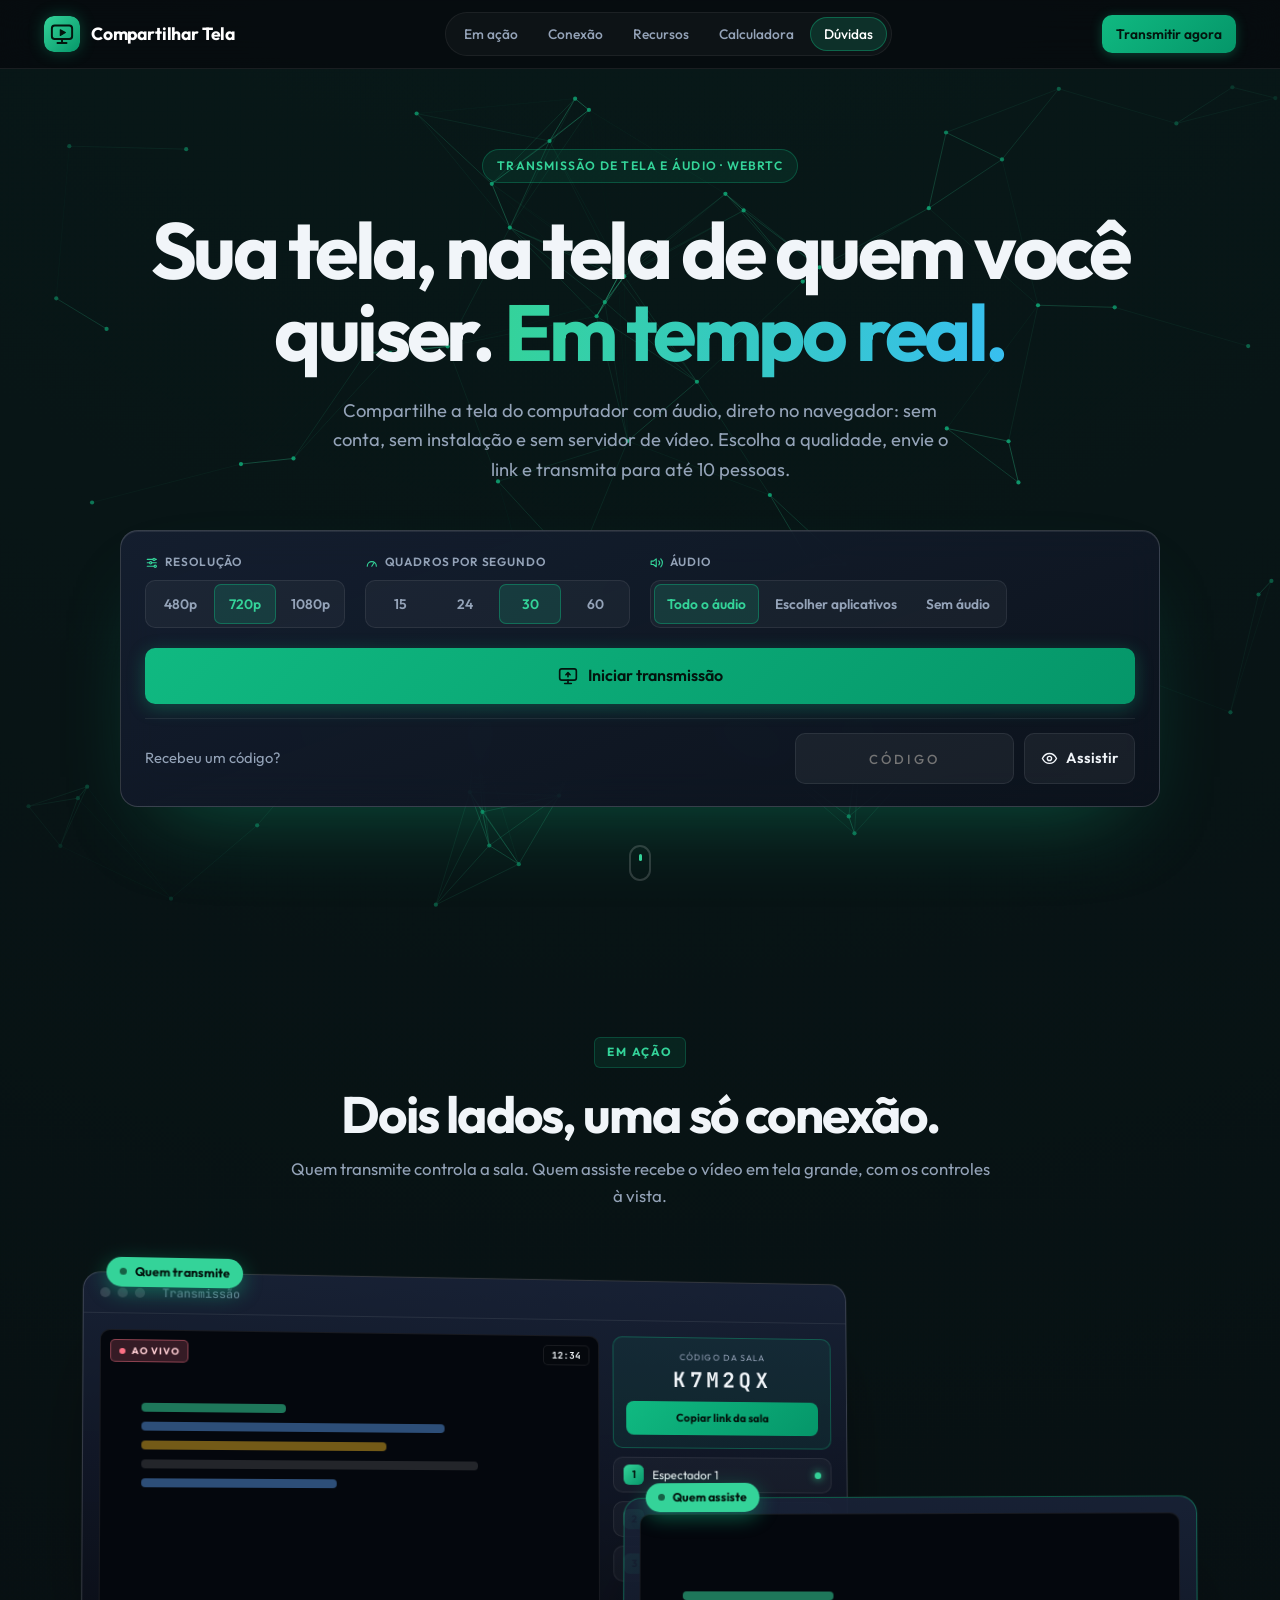
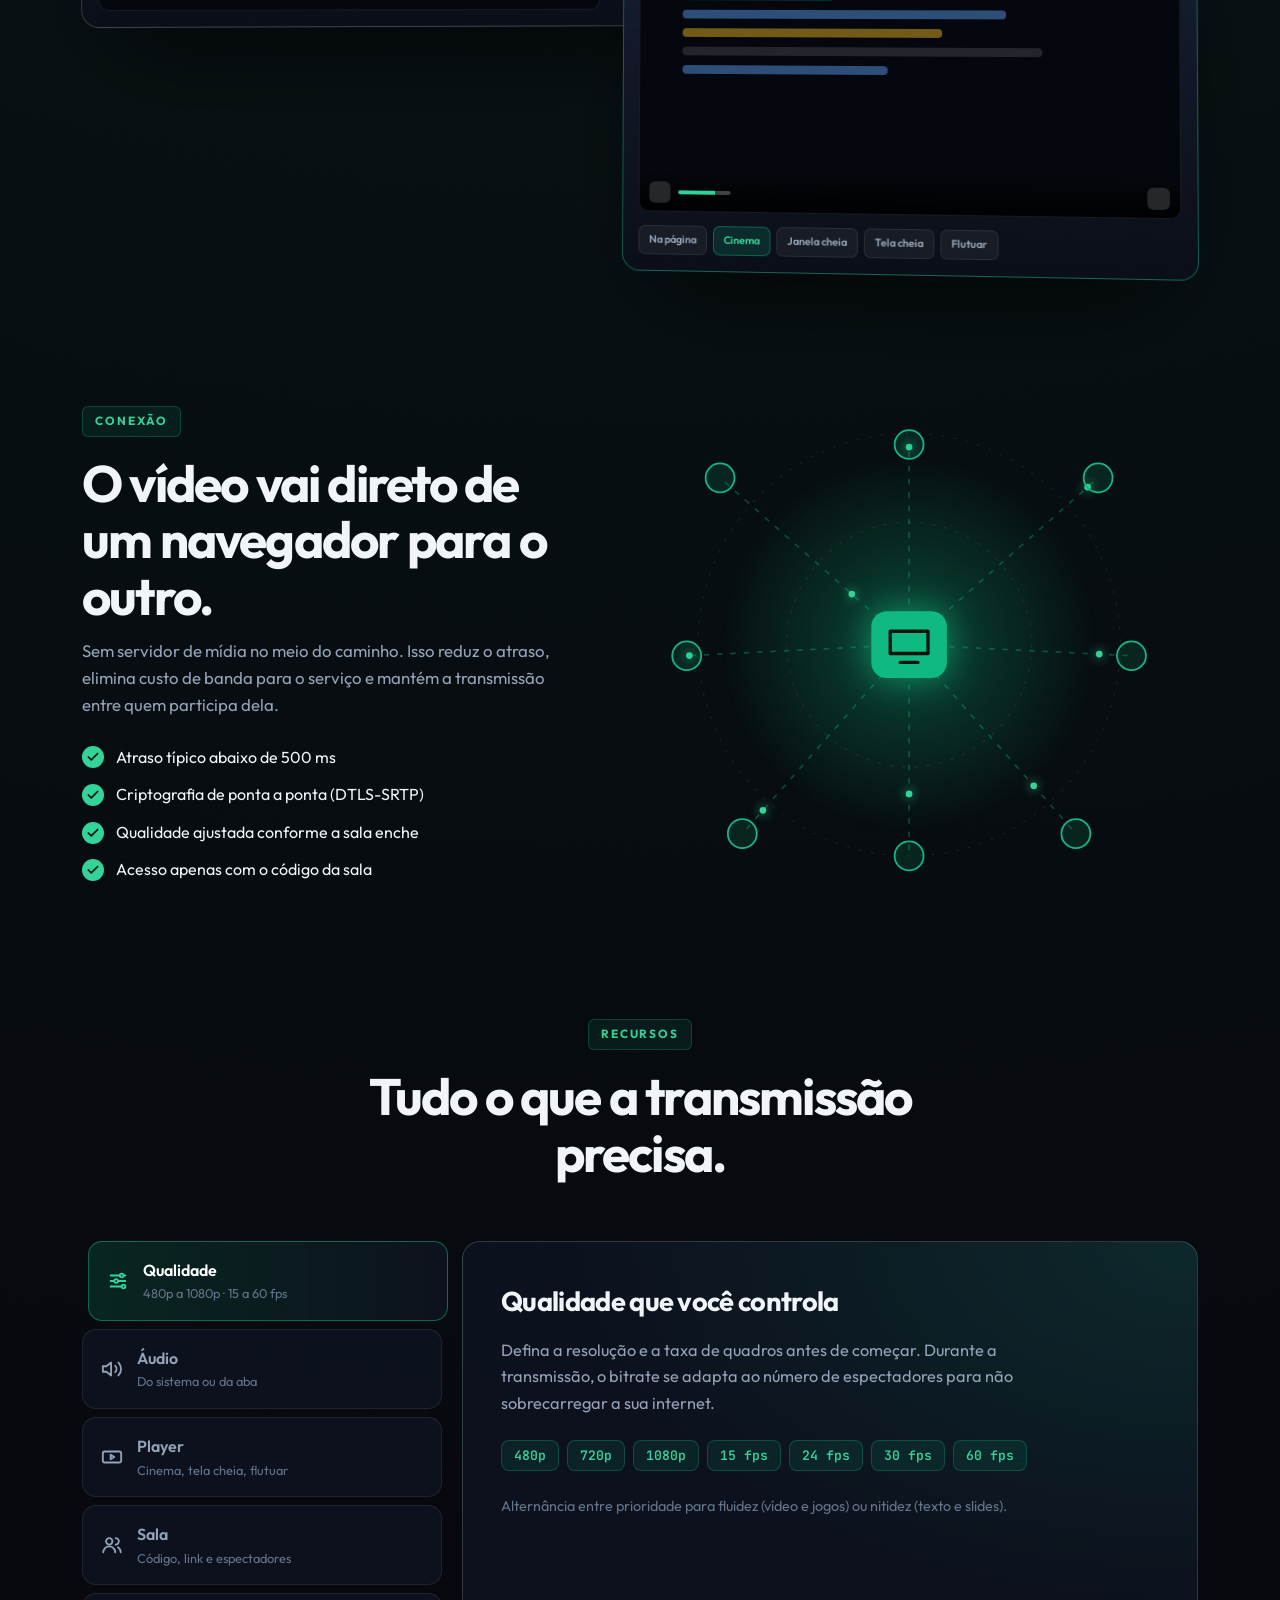
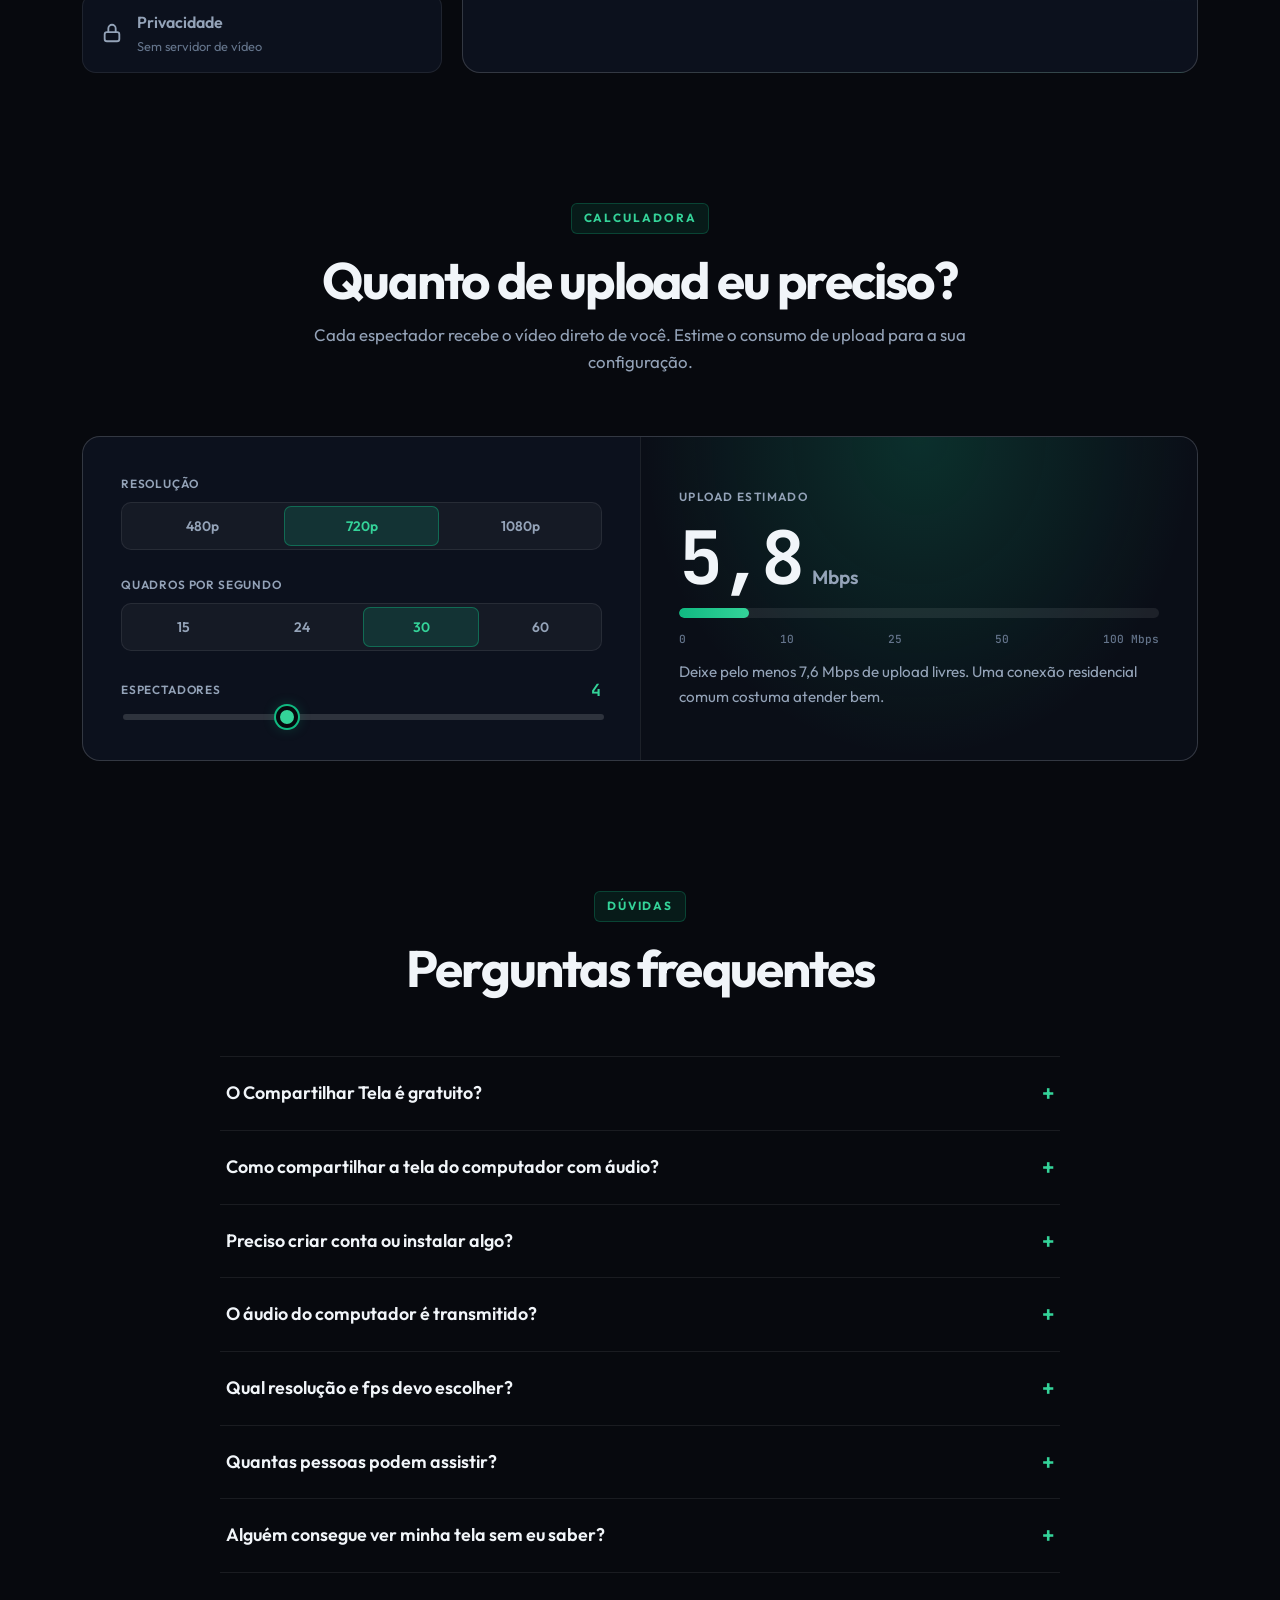
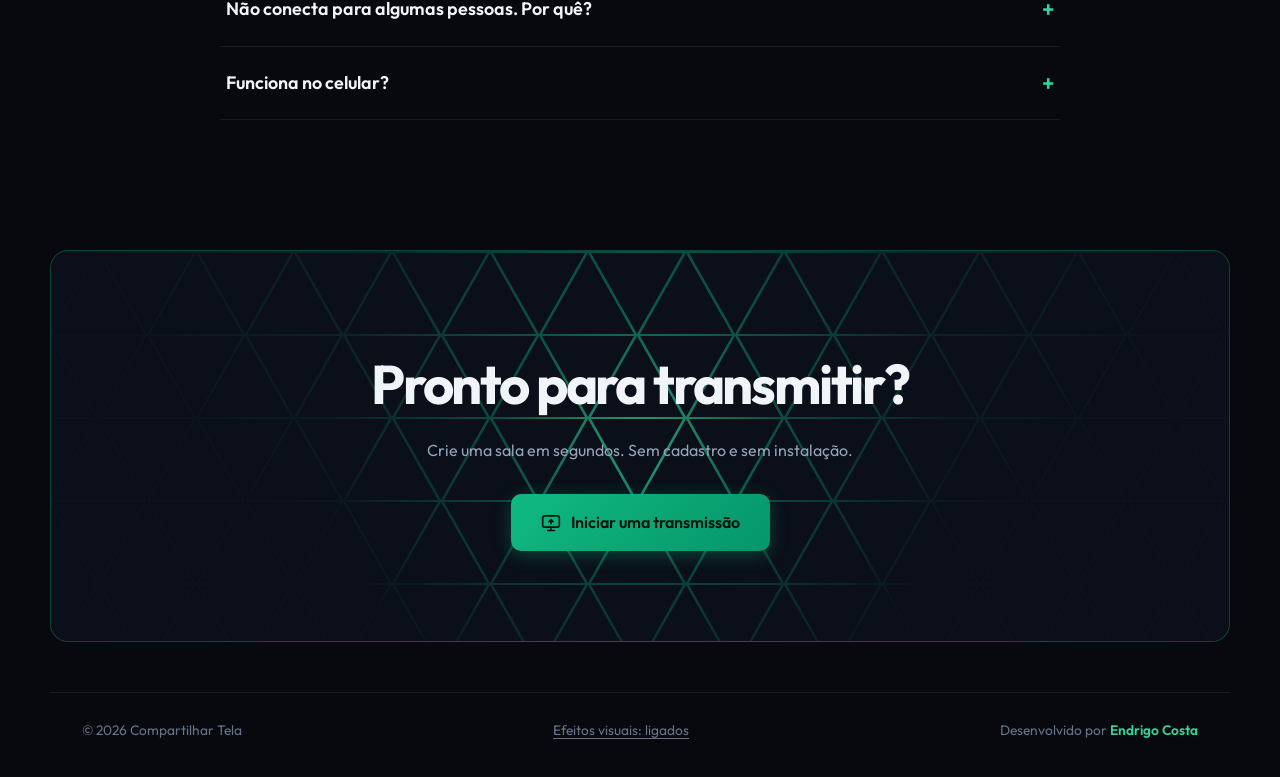
==== index.html @ fe6e4076 "Google Analytics (gtag) sem enviar o código da sala Co-Authored-By: Claude Sonnet 5.5 <noreply@anthr" ====
<!doctype html>
<html lang="pt-BR">
<head>
  <meta charset="utf-8">
  <meta name="viewport" content="width=device-width, initial-scale=1">
  <!-- Google tag (gtag.js) -->
  <script async src="https://www.googletagmanager.com/gtag/js?id=G-63S8B2FZT5"></script>
  <script>
    window.dataLayer = window.dataLayer || [];
    function gtag(){dataLayer.push(arguments);}
    gtag('js', new Date());
    // page_location sem a query (?sala=CODIGO): o código da sala nunca vai para o Google Analytics
    gtag('config', 'G-63S8B2FZT5', { page_location: location.origin + location.pathname });
  </script>
  <title>Compartilhar Tela Online com Áudio — Grátis, sem Instalar</title>
  <meta name="description" content="Compartilhe a tela do computador com áudio em tempo real, direto no navegador. Grátis, sem cadastro e sem instalar. Até 10 espectadores, 1080p e 60 fps.">
  <meta name="keywords" content="compartilhar tela, compartilhar tela online, compartilhar tela com áudio, transmitir tela, compartilhamento de tela grátis, compartilhar tela sem instalar, compartilhar tela navegador, WebRTC">
  <meta name="author" content="Endrigo Costa">
  <meta name="robots" content="index, follow, max-image-preview:large, max-snippet:-1, max-video-preview:-1">
  <link rel="canonical" href="https://endrigocostaluiz.github.io/compartilhar-tela/">
  <meta name="theme-color" content="#07090e">
  <meta name="application-name" content="Compartilhar Tela">
  <meta name="apple-mobile-web-app-title" content="Compartilhar Tela">

  <!-- Open Graph (WhatsApp, Facebook, LinkedIn, Discord) -->
  <meta property="og:type" content="website">
  <meta property="og:site_name" content="Compartilhar Tela">
  <meta property="og:locale" content="pt_BR">
  <meta property="og:url" content="https://endrigocostaluiz.github.io/compartilhar-tela/">
  <meta property="og:title" content="Compartilhar Tela Online com Áudio — Grátis, sem Instalar">
  <meta property="og:description" content="Mostre sua tela e o som do computador em tempo real, direto no navegador. Grátis, sem cadastro e para até 10 pessoas.">
  <meta property="og:image" content="https://endrigocostaluiz.github.io/compartilhar-tela/assets/og-image.png">
  <meta property="og:image:secure_url" content="https://endrigocostaluiz.github.io/compartilhar-tela/assets/og-image.png">
  <meta property="og:image:type" content="image/png">
  <meta property="og:image:width" content="1200">
  <meta property="og:image:height" content="630">
  <meta property="og:image:alt" content="Compartilhar Tela: transmissão de tela e áudio em tempo real no navegador">

  <!-- Twitter / X -->
  <meta name="twitter:card" content="summary_large_image">
  <meta name="twitter:title" content="Compartilhar Tela Online com Áudio — Grátis, sem Instalar">
  <meta name="twitter:description" content="Mostre sua tela e o som do computador em tempo real, direto no navegador. Grátis, sem cadastro e para até 10 pessoas.">
  <meta name="twitter:image" content="https://endrigocostaluiz.github.io/compartilhar-tela/assets/og-image.png">
  <meta name="twitter:image:alt" content="Compartilhar Tela: transmissão de tela e áudio em tempo real no navegador">

  <!-- Ícones e PWA -->
  <link rel="manifest" href="manifest.webmanifest">
  <link rel="icon" href="favicon.ico" sizes="any">
  <link rel="icon" type="image/svg+xml" href="icons/logo.svg">
  <link rel="icon" type="image/png" sizes="32x32" href="icons/favicon-32.png">
  <link rel="icon" type="image/png" sizes="48x48" href="icons/favicon-48.png">
  <link rel="icon" type="image/png" sizes="192x192" href="icons/icon-192.png">
  <link rel="shortcut icon" href="favicon.ico">
  <link rel="apple-touch-icon" href="icons/icon-192.png">

  <!-- Dados estruturados (JSON-LD) -->
  <script type="application/ld+json">
{
  "@context": "https://schema.org",
  "@graph": [
    {
      "@type": "WebSite",
      "@id": "https://endrigocostaluiz.github.io/compartilhar-tela/#site",
      "url": "https://endrigocostaluiz.github.io/compartilhar-tela/",
      "name": "Compartilhar Tela",
      "inLanguage": "pt-BR",
      "publisher": {
        "@id": "https://endrigocostaluiz.github.io/compartilhar-tela/#autor"
      }
    },
    {
      "@type": "Person",
      "@id": "https://endrigocostaluiz.github.io/compartilhar-tela/#autor",
      "name": "Endrigo Costa",
      "url": "https://github.com/endrigocostaluiz"
    },
    {
      "@type": "WebApplication",
      "@id": "https://endrigocostaluiz.github.io/compartilhar-tela/#app",
      "name": "Compartilhar Tela",
      "url": "https://endrigocostaluiz.github.io/compartilhar-tela/",
      "inLanguage": "pt-BR",
      "description": "Compartilhe a tela do computador com áudio em tempo real, direto no navegador. Grátis, sem cadastro e sem instalar, para até 10 espectadores.",
      "applicationCategory": "MultimediaApplication",
      "applicationSubCategory": "Compartilhamento de tela",
      "operatingSystem": "Windows, macOS, Linux, ChromeOS (navegador)",
      "browserRequirements": "Requer navegador com suporte a WebRTC (Chrome, Edge, Opera, Firefox).",
      "isAccessibleForFree": true,
      "offers": {
        "@type": "Offer",
        "price": "0",
        "priceCurrency": "BRL"
      },
      "image": "https://endrigocostaluiz.github.io/compartilhar-tela/assets/og-image.png",
      "author": {
        "@id": "https://endrigocostaluiz.github.io/compartilhar-tela/#autor"
      },
      "featureList": [
        "Compartilhamento de tela e áudio em tempo real",
        "Resolução de 480p a 1080p e de 15 a 60 fps",
        "Até 10 espectadores por sala",
        "Conexão direta entre navegadores (WebRTC)",
        "Sem cadastro e sem instalação",
        "Modo cinema, tela cheia e janela flutuante para quem assiste"
      ]
    },
    {
      "@type": "FAQPage",
      "@id": "https://endrigocostaluiz.github.io/compartilhar-tela/#faq",
      "mainEntity": [
        {
          "@type": "Question",
          "name": "O Compartilhar Tela é gratuito?",
          "acceptedAnswer": {
            "@type": "Answer",
            "text": "Sim. É gratuito, não exige cadastro e não limita o tempo de transmissão. Você só depende da sua conexão de internet."
          }
        },
        {
          "@type": "Question",
          "name": "Como compartilhar a tela do computador com áudio?",
          "acceptedAnswer": {
            "@type": "Answer",
            "text": "Clique em \"Iniciar transmissão\", escolha compartilhar a tela inteira ou uma aba e marque a opção de compartilhar áudio na janela do navegador. Depois, envie o link da sala para quem for assistir."
          }
        },
        {
          "@type": "Question",
          "name": "Preciso criar conta ou instalar algo?",
          "acceptedAnswer": {
            "@type": "Answer",
            "text": "Não. Basta abrir o site. A instalação como aplicativo é opcional."
          }
        },
        {
          "@type": "Question",
          "name": "O áudio do computador é transmitido?",
          "acceptedAnswer": {
            "@type": "Answer",
            "text": "Sim, ao compartilhar a tela inteira ou uma aba e marcar a opção de áudio. Ao compartilhar uma janela específica, o navegador não envia som."
          }
        },
        {
          "@type": "Question",
          "name": "Qual resolução e fps devo escolher?",
          "acceptedAnswer": {
            "@type": "Answer",
            "text": "720p a 30 fps é o equilíbrio ideal. Use 1080p ou 60 fps apenas com bom upload e poucos espectadores. A calculadora acima ajuda a estimar."
          }
        },
        {
          "@type": "Question",
          "name": "Quantas pessoas podem assistir?",
          "acceptedAnswer": {
            "@type": "Answer",
            "text": "Até 10. A qualidade é reduzida automaticamente quando a sala enche, para não sobrecarregar a conexão de quem transmite."
          }
        },
        {
          "@type": "Question",
          "name": "Alguém consegue ver minha tela sem eu saber?",
          "acceptedAnswer": {
            "@type": "Answer",
            "text": "Não. O navegador sempre pergunta o que será compartilhado e exibe um aviso durante a transmissão. Só entra quem tem o código da sala."
          }
        },
        {
          "@type": "Question",
          "name": "Não conecta para algumas pessoas. Por quê?",
          "acceptedAnswer": {
            "@type": "Answer",
            "text": "Algumas redes (corporativas ou de celular com restrições) bloqueiam a conexão direta. Tentar por outra rede costuma resolver."
          }
        },
        {
          "@type": "Question",
          "name": "Funciona no celular?",
          "acceptedAnswer": {
            "@type": "Answer",
            "text": "Assistir funciona. Transmitir a tela depende do navegador do aparelho, e a maioria dos celulares não oferece essa função."
          }
        }
      ]
    }
  ]
}
  </script>
  <link rel="preconnect" href="https://fonts.googleapis.com">
  <link rel="preconnect" href="https://fonts.gstatic.com" crossorigin>
  <link href="https://fonts.googleapis.com/css2?family=JetBrains+Mono:wght@500;700&family=Outfit:wght@300;400;500;600;700;800&display=swap" rel="stylesheet">
  <script>
    // App instalado (PWA) ou ?app=1: mostra só a versão simplificada para transmitir/assistir.
    // Reavalia quando o modo de exibição muda: ao instalar, o Chrome move a aba aberta para a
    // janela do app SEM recarregar a página, então só checar no carregamento não bastava.
    (function () {
      var raiz = document.documentElement;
      function m(q) { return window.matchMedia && matchMedia(q).matches; }
      function aplicar() {
        var instalado = m('(display-mode: standalone)') || m('(display-mode: minimal-ui)') || m('(display-mode: window-controls-overlay)') || navigator.standalone || /[?&]app=1/.test(location.search);
        var site = /[?&]site=1/.test(location.search); // página completa dentro do app
        var antes = raiz.classList.contains('app-instalado');
        raiz.classList.toggle('app-instalado', !!instalado && !site);
        raiz.classList.toggle('modo-site', !!instalado && site);
        if (!antes && raiz.classList.contains('app-instalado')) { try { window.scrollTo(0, 0); } catch (e) {} }
      }
      aplicar();
      ['(display-mode: standalone)', '(display-mode: minimal-ui)', '(display-mode: window-controls-overlay)'].forEach(function (q) {
        try { var mq = matchMedia(q); if (mq.addEventListener) mq.addEventListener('change', aplicar); else if (mq.addListener) mq.addListener(aplicar); } catch (e) {}
      });
      window.addEventListener('appinstalled', aplicar);
      window.addEventListener('resize', aplicar);
    })();
  </script>
  <link rel="stylesheet" href="style.css">
  <link rel="stylesheet" href="home.css">
</head>
<body class="v2">
  <canvas class="fx fx-app" aria-hidden="true"></canvas>

  <!-- Barra do app instalado (só aparece no modo simplificado) -->
  <header class="app-barra">
    <img src="icons/logo.svg" width="30" height="30" alt="">
    <strong>Compartilhar Tela</strong>
    <span>Transmissão</span>
  </header>

    <svg width="0" height="0" style="position:absolute" aria-hidden="true">
    <defs>
      <symbol id="i-share" viewBox="0 0 24 24"><rect x="2" y="3.5" width="20" height="13.5" rx="2.5"/><path d="M8 21h8M12 17v4M12 13V8M9.5 10.5 12 8l2.5 2.5"/></symbol>
      <symbol id="i-volume" viewBox="0 0 24 24"><path d="M11 5 6 9H2v6h4l5 4zM15.5 8.5a5 5 0 0 1 0 7M19 5a10 10 0 0 1 0 14"/></symbol>
      <symbol id="i-mute" viewBox="0 0 24 24"><path d="M11 5 6 9H2v6h4l5 4zM22 9l-6 6M16 9l6 6"/></symbol>
      <symbol id="i-shield" viewBox="0 0 24 24"><path d="M12 3 4 6v6c0 5 3.5 8 8 9 4.5-1 8-4 8-9V6z"/><path d="m9 12 2 2 4-4"/></symbol>
      <symbol id="i-users" viewBox="0 0 24 24"><circle cx="9" cy="8" r="3.5"/><path d="M2.5 20a6.5 6.5 0 0 1 13 0M16 4.5a3.5 3.5 0 0 1 0 7M18.5 14.5A6.5 6.5 0 0 1 21.5 20"/></symbol>
      <symbol id="i-link" viewBox="0 0 24 24"><path d="M10 13a5 5 0 0 0 7 0l3-3a5 5 0 0 0-7-7l-1 1M14 11a5 5 0 0 0-7 0l-3 3a5 5 0 0 0 7 7l1-1"/></symbol>
      <symbol id="i-zap" viewBox="0 0 24 24"><path d="M13 2 3 14h9l-1 8 10-12h-9z"/></symbol>
      <symbol id="i-copy" viewBox="0 0 24 24"><rect x="9" y="9" width="12" height="12" rx="2"/><path d="M5 15V5a2 2 0 0 1 2-2h8"/></symbol>
      <symbol id="i-check" viewBox="0 0 24 24"><path d="m4 12 5 5L20 6"/></symbol>
      <symbol id="i-expand" viewBox="0 0 24 24"><path d="M4 9V4h5M20 9V4h-5M4 15v5h5M20 15v5h-5"/></symbol>
      <symbol id="i-window" viewBox="0 0 24 24"><rect x="3" y="4" width="18" height="16" rx="2.5"/><path d="M3 8.5h18M14 17l3-3M14 14h3v3"/></symbol>
      <symbol id="i-page" viewBox="0 0 24 24"><rect x="3" y="4" width="18" height="16" rx="2.5"/><rect x="7" y="8" width="10" height="6" rx="1"/></symbol>
      <symbol id="i-cinema" viewBox="0 0 24 24"><rect x="2" y="6" width="20" height="12" rx="2"/><path d="m10.5 9.5 4 2.5-4 2.5z"/></symbol>
      <symbol id="i-pip" viewBox="0 0 24 24"><rect x="2" y="4" width="20" height="16" rx="2.5"/><rect x="12" y="12" width="7" height="5" rx="1"/></symbol>
      <symbol id="i-exit" viewBox="0 0 24 24"><path d="M9 21H5a2 2 0 0 1-2-2V5a2 2 0 0 1 2-2h4M16 17l5-5-5-5M21 12H9"/></symbol>
      <symbol id="i-stop" viewBox="0 0 24 24"><rect x="5" y="5" width="14" height="14" rx="3"/></symbol>
      <symbol id="i-sliders" viewBox="0 0 24 24"><path d="M4 6h10M18 6h2M4 12h4M12 12h8M4 18h12M20 18h0"/><circle cx="16" cy="6" r="2"/><circle cx="10" cy="12" r="2"/><circle cx="18" cy="18" r="2"/></symbol>
      <symbol id="i-gauge" viewBox="0 0 24 24"><path d="M4 18a8 8 0 1 1 16 0M12 18l4-6"/></symbol>
      <symbol id="i-eye" viewBox="0 0 24 24"><path d="M2 12s3.5-7 10-7 10 7 10 7-3.5 7-10 7S2 12 2 12z"/><circle cx="12" cy="12" r="3"/></symbol>
      <symbol id="i-alert" viewBox="0 0 24 24"><path d="M12 3 2 20h20zM12 10v4M12 17.5h.01"/></symbol>
      <symbol id="i-download" viewBox="0 0 24 24"><path d="M12 3v12M7 10l5 5 5-5M4 21h16"/></symbol>
      <symbol id="i-send" viewBox="0 0 24 24"><path d="M22 2 11 13M22 2l-7 20-4-9-9-4z"/></symbol>
      <symbol id="i-x" viewBox="0 0 24 24"><path d="M6 6l12 12M18 6 6 18"/></symbol>
      <symbol id="i-up" viewBox="0 0 24 24"><path d="M12 19V5M5 12l7-7 7 7"/></symbol>
      <symbol id="i-film" viewBox="0 0 24 24"><rect x="3" y="3" width="18" height="18" rx="2.5"/><path d="M7 3v18M17 3v18M3 8h4M3 16h4M17 8h4M17 16h4"/></symbol>
      <symbol id="i-type" viewBox="0 0 24 24"><path d="M4 7V5h16v2M9 19h6M12 5v14"/></symbol>
      <symbol id="i-swap" viewBox="0 0 24 24"><path d="M7 7h12l-3-3M17 17H5l3 3"/></symbol>
      <symbol id="i-lock" viewBox="0 0 24 24"><rect x="4" y="11" width="16" height="10" rx="2.5"/><path d="M8 11V7a4 4 0 0 1 8 0v4"/></symbol>
      <symbol id="i-arrow" viewBox="0 0 24 24"><path d="M5 12h14M13 6l6 6-6 6"/></symbol>
    </defs>
  </svg>
  <svg width="0" height="0" style="position:absolute" aria-hidden="true">
    <defs>
      <symbol id="i-help" viewBox="0 0 24 24"><circle cx="12" cy="12" r="9"/><path d="M9.5 9.5a2.5 2.5 0 1 1 3.5 2.3c-.7.4-1 1-1 1.7M12 17h.01"/></symbol>
      <symbol id="i-calc" viewBox="0 0 24 24"><rect x="5" y="3" width="14" height="18" rx="2.5"/><path d="M8.5 7.5h7M8.5 12h.01M12 12h.01M15.5 12h.01M8.5 16h.01M12 16h.01M15.5 16h.01"/></symbol>
      <symbol id="i-home" viewBox="0 0 24 24"><path d="M3 11 12 4l9 7M5 10v10h5v-6h4v6h5V10"/></symbol>
      <symbol id="i-net" viewBox="0 0 24 24"><circle cx="12" cy="5" r="2.5"/><circle cx="5" cy="19" r="2.5"/><circle cx="19" cy="19" r="2.5"/><path d="M11 7.3 6 16.8M13 7.3l5 9.5M7.5 19h9"/></symbol>
    </defs>
  </svg>

  <div class="v2-fundo" aria-hidden="true"><span class="aurora a1"></span><span class="aurora a2"></span><span class="v2-pontos"></span></div>

  <!-- Menu superior -->
  <header class="menu-topo so-home">
    <div class="menu-in">
      <a class="logo" href="./" aria-label="Compartilhar Tela - início"><img src="icons/logo.svg" width="36" height="36" alt=""><span class="marca">Compartilhar Tela</span></a>
      <nav class="menu-nav pilula" aria-label="Navegação">
        <a href="#acao" data-sec="acao">Em ação</a>
        <a href="#rede" data-sec="rede">Conexão</a>
        <a href="#recursos" data-sec="recursos">Recursos</a>
        <a href="#calculadora" data-sec="calculadora">Calculadora</a>
        <a href="#faq" data-sec="faq">Dúvidas</a>
      </nav>
      <div class="menu-acoes">
        <button id="btn-instalar" class="btn peq" hidden><svg class="ic"><use href="#i-download"/></svg>Instalar app</button>
        <a id="voltar-app" class="btn peq" href="./?app=1">← Voltar ao app</a>
        <a class="btn peq primario" href="#inicio">Transmitir agora</a>
      </div>
    </div>
  </header>

  <main id="topo">
    <!-- INÍCIO -->
    <section class="v2-hero" id="inicio">
      <canvas class="fx fx-hero so-home" aria-hidden="true"></canvas>
      <div class="v2-hero-txt so-home">
        <span class="v2-tag reveal">Transmissão de tela e áudio · WebRTC</span>
        <h1 class="reveal d1">Sua tela, na tela de quem você quiser. <span class="v2-acento">Em tempo real.</span></h1>
        <p class="reveal d2">Compartilhe a tela do computador com áudio, direto no navegador: sem conta, sem instalação e sem servidor de vídeo. Escolha a qualidade, envie o link e transmita para até 10 pessoas.</p>
      </div>

      <div class="painel-wrap v2-cmd-wrap reveal d3" id="painel-wrap">
        <div class="painel" id="app">

          <!-- Início: barra de comando -->
          <section id="tela-inicio" class="tela v2-cmd">
            <div class="retomar" id="retomar" hidden>
              <span>Sua transmissão <b class="mono" id="retomar-cod"></b> foi interrompida. Quer retomar com o mesmo link?</span>
              <span class="retomar-acoes"><button type="button" class="btn peq primario" id="btn-retomar">Retomar sala</button><button type="button" class="btn peq" id="btn-descartar" title="Esquecer a sala anterior e começar uma transmissão nova, com outro código">Não, quero uma nova</button></span>
            </div>
            <div class="v2-cmd-linha">
              <div class="grupo">
                <span class="rot"><svg class="ic"><use href="#i-sliders"/></svg>Resolução</span>
                <div class="seg" id="seg-res" role="group" aria-label="Resolução">
                  <button type="button" data-v="480">480p</button>
                  <button type="button" data-v="720" class="on">720p</button>
                  <button type="button" data-v="1080">1080p</button>
                </div>
              </div>
              <div class="grupo">
                <span class="rot"><svg class="ic"><use href="#i-gauge"/></svg>Quadros por segundo</span>
                <div class="seg" id="seg-fps" role="group" aria-label="Taxa de quadros">
                  <button type="button" data-v="15">15</button>
                  <button type="button" data-v="24">24</button>
                  <button type="button" data-v="30" class="on">30</button>
                  <button type="button" data-v="60">60</button>
                </div>
              </div>
              <div class="grupo v2-audio-grupo">
                <span class="rot"><svg class="ic"><use href="#i-volume"/></svg>Áudio</span>
                <div class="seg" id="seg-audio" role="group" aria-label="Fonte de áudio">
                  <button type="button" data-v="captura" class="on" title="Todo o som do sistema (ou da aba), junto com o compartilhamento">Todo o áudio</button>
                  <button type="button" data-v="aplicativos" title="Escolha quais aplicativos entram no som (opcional, só Windows, usa um assistente que você baixa)">Escolher aplicativos</button>
                  <button type="button" data-v="nenhum">Sem áudio</button>
                </div>
              </div>
              <button id="btn-compartilhar" class="btn grande primario brilho">
                <svg class="ic"><use href="#i-share"/></svg>
                Iniciar transmissão
              </button>
            </div>
            <div class="apps-audio" id="apps-audio" hidden>
              <div class="apps-status" id="apps-status"></div>
              <div class="apps-baixar" id="apps-baixar" hidden>
                <p id="apps-baixar-txt"></p>
                <div class="apps-acoes">
                  <a class="btn primario" href="assistente/compartilhar-audio.bat" download><svg class="ic"><use href="#i-download"/></svg>Baixar o instalador</a>
                </div>
                <ol id="apps-passos">
                  <li>Baixe e abra o instalador (uma única vez). Se o Windows avisar, clique em <b>Mais informações → Executar assim mesmo</b>. A janela fecha sozinha em alguns segundos.</li>
                  <li>Volte aqui e escolha <b>Escolher aplicativos</b>. A página abre o assistente sozinha, <b>sem janela</b>, e ele fecha quando você fecha a página.</li>
                  <li>Se o navegador perguntar se pode abrir o <b>Compartilhar Tela</b>, clique em <b>Abrir</b> e marque para lembrar a escolha.</li>
                </ol>
                <p class="dica">Opcional e só no <b>Windows 10 (2004) ou 11</b>. O assistente só conversa com este computador e só aceita esta página; nada do seu áudio passa por servidores. <b>Não injeta código, não lê a memória e não abre os processos dos jogos</b>: usa a mesma captura de áudio por aplicativo do Windows que o OBS usa. O instalador é texto puro (dá para conferir) e <a href="assistente/remover-assistente.bat" download>há um removedor</a>.</p>
              </div>
              <div class="apps-painel" id="apps-painel" hidden>
                <div class="seg" id="seg-apps-modo" role="group" aria-label="Como usar os aplicativos">
                  <button type="button" data-v="incluir" class="on">Só os marcados</button>
                  <button type="button" data-v="excluir">Tudo, menos o marcado</button>
                </div>
                <ul class="apps-lista" id="apps-lista"></ul>
                <p class="dica" id="apps-dica"></p>
              </div>
            </div>
            <p class="dica" id="dica-qualidade"></p>
            <div class="v2-entrar">
              <span>Recebeu um código?</span>
              <form id="form-assistir">
                <input id="codigo" placeholder="CÓDIGO" maxlength="6" autocomplete="off" autocapitalize="characters" aria-label="Código da sala">
                <button type="submit" class="btn"><svg class="ic"><use href="#i-eye"/></svg>Assistir</button>
              </form>
            </div>
          </section>

          <!-- Quem compartilha: estúdio -->
          <section id="tela-host" class="tela host" hidden>
            <div class="barra-topo">
              <div class="marca-mini"><img src="icons/logo.svg" width="28" height="28" alt=""><b>Transmissão</b></div>
              <div class="status" id="host-status">Preparando…</div>
            </div>

            <div class="host-grid">
              <div class="host-main">
                <div class="monitor">
                  <video id="preview" muted playsinline autoplay></video>
                  <span class="tag tag-live"><i></i>AO VIVO</span>
                  <span class="tag tag-tempo mono" id="host-tempo">00:00</span>
                  <span class="tag tag-res mono" id="host-res"></span>
                  <span class="tag tag-rede" id="host-rede">Rede estável</span>
                </div>
                <div class="audio-info" id="audio-info">
                  <span class="rot"><svg class="ic"><use href="#i-volume"/></svg>Áudio enviado</span>
                  <div class="vu" id="vu"><i></i></div>
                </div>
                <div class="host-barra">
                  <div class="host-ajustes">
                    <div class="grupo">
                      <span class="rot"><svg class="ic"><use href="#i-sliders"/></svg>Resolução</span>
                      <div class="seg" id="live-res" role="group" aria-label="Resolução ao vivo">
                        <button type="button" data-v="480">480p</button>
                        <button type="button" data-v="720">720p</button>
                        <button type="button" data-v="1080">1080p</button>
                      </div>
                    </div>
                    <div class="grupo">
                      <span class="rot"><svg class="ic"><use href="#i-gauge"/></svg>Quadros por segundo</span>
                      <div class="seg" id="live-fps" role="group" aria-label="Taxa de quadros ao vivo">
                        <button type="button" data-v="15">15</button>
                        <button type="button" data-v="24">24</button>
                        <button type="button" data-v="30">30</button>
                        <button type="button" data-v="60">60</button>
                      </div>
                    </div>
                    <div class="grupo">
                      <span class="rot">Tipo de conteúdo</span>
                      <div class="seg" id="seg-conteudo" role="group" aria-label="Tipo de conteúdo">
                        <button type="button" data-v="motion" class="on"><svg class="ic"><use href="#i-film"/></svg>Vídeo / jogo</button>
                        <button type="button" data-v="detail"><svg class="ic"><use href="#i-type"/></svg>Texto / slides</button>
                      </div>
                    </div>
                  </div>
                  <div class="host-audio-apps" id="host-audio-apps" hidden>
                    <div class="grupo">
                      <span class="rot"><svg class="ic"><use href="#i-volume"/></svg>Aplicativos no áudio (ao vivo)</span>
                      <div class="seg" id="seg-apps-modo-live" role="group" aria-label="Como usar os aplicativos">
                        <button type="button" data-v="incluir" class="on">Só os marcados</button>
                        <button type="button" data-v="excluir">Tudo, menos o marcado</button>
                      </div>
                      <div class="apps-status" id="apps-status-live"></div>
                      <ul class="apps-lista" id="apps-lista-live"></ul>
                    </div>
                  </div>
                  <div class="host-botoes">
                    <button id="btn-trocar" class="btn" title="Escolher outra tela, janela ou aba sem encerrar a transmissão"><svg class="ic"><use href="#i-swap"/></svg>Trocar tela / janela</button>
                    <button id="btn-repasse" class="btn" title="Com mais de 3 espectadores, os demais recebem a imagem repassada por outro espectador. Seu PC codifica menos vezes e o FPS do jogo sofre menos."><svg class="ic"><use href="#i-users"/></svg><span>Repasse entre espectadores: ligado</span></button>
                    <button id="btn-auto" class="btn" title="Reduz a qualidade sozinho quando a internet piora e volta ao que você escolheu quando estabiliza"><svg class="ic"><use href="#i-zap"/></svg><span>Ajuste automático: ligado</span></button>
                    <button id="btn-audio-host" class="btn" title="Liga ou desliga o áudio enviado"><svg class="ic"><use href="#i-volume"/></svg><span>Áudio ligado</span></button>
                    <button id="btn-parar" class="btn perigo"><svg class="ic"><use href="#i-stop"/></svg>Encerrar</button>
                  </div>
                </div>
              </div>

              <aside class="host-lado">
                <div class="cartao sala">
                  <small>Código da sala</small>
                  <strong id="host-codigo" class="mono">------</strong>
                  <button id="btn-copiar" class="btn grande primario brilho pulsa">
                    <svg class="ic"><use href="#i-copy"/></svg><span>Copiar link da sala</span>
                  </button>
                  <div class="linha">
                    <input id="host-link" readonly aria-label="Link da sala">
                    <button id="btn-copiar-codigo" class="btn peq" title="Copiar só o código"><svg class="ic"><use href="#i-copy"/></svg>Código</button>
                  </div>
                  <button id="btn-enviar" class="btn" hidden><svg class="ic"><use href="#i-send"/></svg>Enviar por…</button>
                </div>

                <div class="stats">
                  <div class="stat"><svg class="ic"><use href="#i-users"/></svg><b><span id="host-qtd">0</span>/<span id="host-max">10</span></b><small>assistindo</small></div>
                  <div class="stat"><svg class="ic"><use href="#i-up"/></svg><b id="host-upload">0</b><small>upload</small></div>
                  <div class="stat"><svg class="ic"><use href="#i-gauge"/></svg><b id="host-qualidade">—</b><small>qualidade</small></div>
                </div>

                <div class="cartao lista-box">
                  <h3>Espectadores</h3>
                  <ul id="host-lista" class="lista"></ul>
                  <p class="vazio" id="host-vazio">Nenhum espectador conectado.</p>
                </div>
              </aside>
            </div>
          </section>

          <!-- Quem assiste -->
          <section id="tela-viewer" class="tela viewer" hidden>
            <div class="barra-topo">
              <div class="marca-mini"><img src="icons/logo.svg" width="28" height="28" alt=""><b>Sala</b><span class="mono cod" id="viewer-codigo"></span></div>
              <div class="status" id="viewer-status">Conectando…</div>
              <button id="btn-sair" class="btn peq"><svg class="ic"><use href="#i-exit"/></svg>Sair</button>
            </div>

            <div class="palco" id="palco">
              <div class="player" id="player">
                <video id="remoto" playsinline autoplay></video>
                <div class="overlay" id="overlay">
                  <div class="carregando" id="carregando"><span class="anel"></span></div>
                  <svg class="ic grande-ic" id="ic-aviso" hidden><use href="#i-alert"/></svg>
                  <p id="overlay-msg">Conectando…</p>
                  <button class="btn" id="btn-tentar" hidden>Tentar novamente</button>
                  <button class="btn" id="btn-voltar" hidden>Voltar ao início</button>
                </div>
                <button type="button" class="ativar-som" id="btn-ativar-som" hidden><svg class="ic"><use href="#i-volume"/></svg>Clique para ativar o som</button>
                <span class="tag tag-res mono" id="badge-res" hidden></span>
                <div class="controles" id="controles">
                  <div class="ctl-grupo">
                    <button id="btn-som" class="ctl" title="Som (M)" aria-label="Som"><svg class="ic"><use href="#i-mute"/></svg></button>
                    <input type="range" id="vol" min="0" max="1" step="0.05" value="1" aria-label="Volume">
                  </div>
                  <div class="ctl-grupo">
                    <button id="btn-tela-cheia" class="ctl" title="Tela cheia no monitor (F)" aria-label="Tela cheia no monitor"><svg class="ic"><use href="#i-expand"/></svg></button>
                  </div>
                </div>
              </div>

              <div class="barra-vista" id="barra-vista">
                <div class="vgrupo" id="g-tam">
                  <span class="rot">Tamanho</span>
                  <div class="seg" id="seg-tam">
                    <button type="button" data-v="640">Pequeno</button>
                    <button type="button" data-v="860">Médio</button>
                    <button type="button" data-v="100" class="on">Grande</button>
                  </div>
                </div>
                <div class="vgrupo">
                  <span class="rot">Modo de exibição</span>
                  <div class="seg" id="seg-modo">
                    <button type="button" data-modo="normal" title="Vídeo dentro da página (Esc)"><svg class="ic"><use href="#i-page"/></svg>Na página</button>
                    <button type="button" data-modo="cinema" title="Modo cinema (C)"><svg class="ic"><use href="#i-cinema"/></svg>Cinema</button>
                    <button type="button" data-modo="janela" title="Preenche a janela do navegador (T)"><svg class="ic"><use href="#i-window"/></svg>Janela cheia</button>
                    <button type="button" data-modo="monitor" title="Ocupa todo o monitor (F)"><svg class="ic"><use href="#i-expand"/></svg>Tela cheia</button>
                    <button type="button" data-modo="pip" title="Janela flutuante (P)"><svg class="ic"><use href="#i-pip"/></svg>Flutuar</button>
                  </div>
                </div>
                <div class="vgrupo">
                  <span class="rot">Ajuste do vídeo</span>
                  <div class="seg" id="seg-fit">
                    <button type="button" data-v="contain" class="on">Ajustar</button>
                    <button type="button" data-v="cover">Preencher</button>
                    <button type="button" data-v="fill">Esticar</button>
                  </div>
                </div>
                <div class="vrodape">
                  <label class="nome-linha"><svg class="ic"><use href="#i-users"/></svg><input type="text" id="viewer-nome" class="campo-nome" maxlength="24" placeholder="Seu nome (opcional)" title="Seu nome aparece na lista de quem transmite" autocomplete="nickname" aria-label="Seu nome, visível para quem transmite"></label>
                  <button id="btn-sair-vista" class="btn peq perigo sair-vista" title="Sair da sala"><svg class="ic"><use href="#i-exit"/></svg>Sair da sala</button>
                </div>
              </div>
            </div>
            <a class="cta-mini" href="./" target="_blank" rel="noopener">Quer transmitir a sua tela? <b>Criar uma sala em nova aba</b></a>
          </section>

        </div>
      </div>

      <div class="v2-rolar so-home" aria-hidden="true"><span></span></div>
    </section>

    <!-- EM AÇÃO -->
    <section class="v2-sec so-home" id="acao">
      <canvas class="fx fx-grid" aria-hidden="true"></canvas>
      <header class="v2-cab reveal">
        <span class="v2-rot">Em ação</span>
        <h2>Dois lados, uma só conexão.</h2>
        <p>Quem transmite controla a sala. Quem assiste recebe o vídeo em tela grande, com os controles à vista.</p>
      </header>
      <div class="v2-duo reveal">
        <figure class="v2-jan v2-jan-a" aria-hidden="true">
          <figcaption><i></i>Quem transmite</figcaption>
          <div class="j-barra"><i></i><i></i><i></i><span>Transmissão</span></div>
          <div class="j-corpo">
            <div class="j-tela">
              <span class="j-live"><i></i>AO VIVO</span><span class="j-tempo">12:34</span>
              <div class="j-codigo">
                <b style="width:34%"></b><b style="width:72%;animation-delay:.2s"></b><b style="width:58%;animation-delay:.4s"></b><b style="width:80%;animation-delay:.6s"></b><b style="width:46%;animation-delay:.8s"></b>
              </div>
            </div>
            <div class="j-lado">
              <div class="j-sala"><small>CÓDIGO DA SALA</small><strong>K7M2QX</strong><div class="j-btn">Copiar link da sala</div></div>
              <div class="j-linha"><span>1</span>Espectador 1<i></i></div>
              <div class="j-linha"><span>2</span>Espectador 2<i></i></div>
              <div class="j-linha"><span>3</span>Espectador 3<i></i></div>
            </div>
          </div>
        </figure>
        <figure class="v2-jan v2-jan-b" aria-hidden="true">
          <figcaption><i></i>Quem assiste</figcaption>
          <div class="p-tela">
            <div class="j-codigo">
              <b style="width:34%"></b><b style="width:72%;animation-delay:.2s"></b><b style="width:58%;animation-delay:.4s"></b><b style="width:80%;animation-delay:.6s"></b><b style="width:46%;animation-delay:.8s"></b>
            </div>
            <div class="p-ctl"><span class="p-b"></span><span class="p-vol"></span><span class="p-esp"></span><span class="p-b"></span></div>
          </div>
          <div class="p-modos"><span>Na página</span><span class="on">Cinema</span><span>Janela cheia</span><span>Tela cheia</span><span>Flutuar</span></div>
        </figure>
      </div>
    </section>

    <!-- CONEXÃO -->
    <section class="v2-sec v2-rede so-home" id="rede">
      <div class="v2-rede-txt reveal">
        <span class="v2-rot">Conexão</span>
        <h2>O vídeo vai direto de um navegador para o outro.</h2>
        <p>Sem servidor de mídia no meio do caminho. Isso reduz o atraso, elimina custo de banda para o serviço e mantém a transmissão entre quem participa dela.</p>
        <ul class="v2-lista">
          <li><svg class="ic"><use href="#i-check"/></svg>Atraso típico abaixo de 500 ms</li>
          <li><svg class="ic"><use href="#i-check"/></svg>Criptografia de ponta a ponta (DTLS-SRTP)</li>
          <li><svg class="ic"><use href="#i-check"/></svg>Qualidade ajustada conforme a sala enche</li>
          <li><svg class="ic"><use href="#i-check"/></svg>Acesso apenas com o código da sala</li>
        </ul>
      </div>
      <div class="v2-rede-vis reveal d1" aria-hidden="true">
        <canvas class="fx fx-atracao"></canvas>
        <svg viewBox="0 0 520 440">
          <defs>
            <radialGradient id="halo" cx="50%" cy="50%" r="50%"><stop offset="0" stop-color="#10b981" stop-opacity=".35"/><stop offset="1" stop-color="#10b981" stop-opacity="0"/></radialGradient>
            <path id="r1" d="M260 220 L 90 70"/><path id="r2" d="M260 220 L 260 40"/><path id="r3" d="M260 220 L 430 70"/>
            <path id="r4" d="M260 220 L 60 230"/><path id="r5" d="M260 220 L 460 230"/><path id="r6" d="M260 220 L 110 390"/>
            <path id="r7" d="M260 220 L 260 410"/><path id="r8" d="M260 220 L 410 390"/>
          </defs>
          <circle cx="260" cy="220" r="170" fill="url(#halo)"/>
          <circle cx="260" cy="220" r="110" class="orb-aro"/><circle cx="260" cy="220" r="190" class="orb-aro"/>
          <g class="lig"><use href="#r1"/><use href="#r2"/><use href="#r3"/><use href="#r4"/><use href="#r5"/><use href="#r6"/><use href="#r7"/><use href="#r8"/></g>
          <g class="pacotes">
            <circle r="3"><animateMotion dur="2.2s" repeatCount="indefinite"><mpath href="#r1"/></animateMotion></circle>
            <circle r="3"><animateMotion dur="2.6s" begin=".3s" repeatCount="indefinite"><mpath href="#r2"/></animateMotion></circle>
            <circle r="3"><animateMotion dur="2.4s" begin=".6s" repeatCount="indefinite"><mpath href="#r3"/></animateMotion></circle>
            <circle r="3"><animateMotion dur="2.8s" begin=".1s" repeatCount="indefinite"><mpath href="#r4"/></animateMotion></circle>
            <circle r="3"><animateMotion dur="2.3s" begin=".9s" repeatCount="indefinite"><mpath href="#r5"/></animateMotion></circle>
            <circle r="3"><animateMotion dur="2.7s" begin=".5s" repeatCount="indefinite"><mpath href="#r6"/></animateMotion></circle>
            <circle r="3"><animateMotion dur="2.5s" begin="1.1s" repeatCount="indefinite"><mpath href="#r7"/></animateMotion></circle>
            <circle r="3"><animateMotion dur="2.9s" begin=".7s" repeatCount="indefinite"><mpath href="#r8"/></animateMotion></circle>
          </g>
          <g class="v-nos">
            <circle cx="90" cy="70" r="13"/><circle cx="260" cy="40" r="13"/><circle cx="430" cy="70" r="13"/><circle cx="60" cy="230" r="13"/>
            <circle cx="460" cy="230" r="13"/><circle cx="110" cy="390" r="13"/><circle cx="260" cy="410" r="13"/><circle cx="410" cy="390" r="13"/>
          </g>
          <g class="h-no"><rect x="226" y="190" width="68" height="60" rx="14"/><path d="M243 208h34v20h-34zM252 236h16"/></g>
        </svg>
      </div>
    </section>

    <!-- RECURSOS (abas) -->
    <section class="v2-sec so-home" id="recursos">
      <header class="v2-cab reveal">
        <span class="v2-rot">Recursos</span>
        <h2>Tudo o que a transmissão precisa.</h2>
      </header>
      <div class="v2-abas reveal">
        <div class="v2-abas-lista" role="tablist" aria-label="Recursos">
          <button role="tab" class="on" data-aba="qualidade" aria-selected="true"><svg class="ic"><use href="#i-sliders"/></svg><span>Qualidade<small>480p a 1080p · 15 a 60 fps</small></span></button>
          <button role="tab" data-aba="audio" aria-selected="false"><svg class="ic"><use href="#i-volume"/></svg><span>Áudio<small>Do sistema ou da aba</small></span></button>
          <button role="tab" data-aba="player" aria-selected="false"><svg class="ic"><use href="#i-cinema"/></svg><span>Player<small>Cinema, tela cheia, flutuar</small></span></button>
          <button role="tab" data-aba="sala" aria-selected="false"><svg class="ic"><use href="#i-users"/></svg><span>Sala<small>Código, link e espectadores</small></span></button>
          <button role="tab" data-aba="privacidade" aria-selected="false"><svg class="ic"><use href="#i-lock"/></svg><span>Privacidade<small>Sem servidor de vídeo</small></span></button>
        </div>
        <div class="v2-abas-painel">
          <article class="on" data-painel="qualidade">
            <h3>Qualidade que você controla</h3>
            <p>Defina a resolução e a taxa de quadros antes de começar. Durante a transmissão, o bitrate se adapta ao número de espectadores para não sobrecarregar a sua internet.</p>
            <div class="v2-chips"><span>480p</span><span>720p</span><span>1080p</span><span>15 fps</span><span>24 fps</span><span>30 fps</span><span>60 fps</span></div>
            <p class="v2-mut">Alternância entre prioridade para fluidez (vídeo e jogos) ou nitidez (texto e slides).</p>
          </article>
          <article data-painel="audio">
            <h3>Imagem e som juntos</h3>
            <p>Ao compartilhar a tela inteira ou uma aba, o áudio do computador vai junto. Quem assiste tem controle de volume e silêncio, com preferências lembradas.</p>
            <div class="v2-chips"><span>Áudio do sistema</span><span>Áudio da aba</span><span>Estéreo</span></div>
            <p class="v2-mut">Ao compartilhar uma janela específica, o navegador não envia som.</p>
          </article>
          <article data-painel="player">
            <h3>Um player pensado para assistir</h3>
            <p>Modo cinema por padrão, tela cheia no navegador ou no monitor, janela flutuante e ajuste do vídeo. Os controles ficam sempre à vista, sem menus escondidos.</p>
            <div class="v2-chips"><kbd>C</kbd><span>cinema</span><kbd>T</kbd><span>janela cheia</span><kbd>F</kbd><span>tela cheia</span><kbd>P</kbd><span>flutuar</span><kbd>M</kbd><span>mudo</span></div>
          </article>
          <article data-painel="sala">
            <h3>Uma sala fácil de gerenciar</h3>
            <p>Cada transmissão tem um código de 6 caracteres e um link pronto para copiar. Veja quem está conectado, acompanhe o upload em uso e remova espectadores a qualquer momento.</p>
            <div class="v2-chips"><span>Até 10 espectadores</span><span>Link com um clique</span><span>Remoção de espectadores</span></div>
          </article>
          <article data-painel="privacidade">
            <h3>Privado por construção</h3>
            <p>O vídeo vai de navegador para navegador, criptografado, sem passar por servidores de mídia. O navegador sempre pergunta o que será compartilhado e avisa enquanto a transmissão está ativa.</p>
            <div class="v2-chips"><span>WebRTC</span><span>DTLS-SRTP</span><span>Código aleatório</span></div>
          </article>
        </div>
      </div>
    </section>

    <!-- CALCULADORA -->
    <section class="v2-sec so-home" id="calculadora">
      <header class="v2-cab reveal">
        <span class="v2-rot">Calculadora</span>
        <h2>Quanto de upload eu preciso?</h2>
        <p>Cada espectador recebe o vídeo direto de você. Estime o consumo de upload para a sua configuração.</p>
      </header>
      <div class="v2-calc reveal">
        <div class="v2-calc-ctl">
          <div class="grupo"><span class="rot">Resolução</span>
            <div class="seg" id="c-res"><button type="button" data-v="480">480p</button><button type="button" data-v="720" class="on">720p</button><button type="button" data-v="1080">1080p</button></div></div>
          <div class="grupo"><span class="rot">Quadros por segundo</span>
            <div class="seg" id="c-fps"><button type="button" data-v="15">15</button><button type="button" data-v="24">24</button><button type="button" data-v="30" class="on">30</button><button type="button" data-v="60">60</button></div></div>
          <div class="grupo"><span class="rot">Espectadores <b class="mono" id="c-n-val">4</b></span>
            <input type="range" id="c-n" min="1" max="10" value="4" class="v2-range"></div>
        </div>
        <div class="v2-calc-res">
          <small>Upload estimado</small>
          <div class="v2-num"><b id="c-total" class="mono">8,4</b><span>Mbps</span></div>
          <div class="v2-medidor"><i id="c-barra"></i></div>
          <div class="v2-escala"><span>0</span><span>10</span><span>25</span><span>50</span><span>100 Mbps</span></div>
          <p id="c-texto"></p>
        </div>
      </div>
    </section>

    <!-- FAQ -->
    <section class="v2-sec so-home" id="faq">
      <header class="v2-cab reveal">
        <span class="v2-rot">Dúvidas</span>
        <h2>Perguntas frequentes</h2>
      </header>
      <div class="v2-faq reveal">
        <details><summary>O Compartilhar Tela é gratuito?</summary><p>Sim. É gratuito, não exige cadastro e não limita o tempo de transmissão. Você só depende da sua conexão de internet.</p></details>
        <details><summary>Como compartilhar a tela do computador com áudio?</summary><p>Clique em "Iniciar transmissão", escolha compartilhar a tela inteira ou uma aba e marque a opção de compartilhar áudio na janela do navegador. Depois, envie o link da sala para quem for assistir.</p></details>
        <details><summary>Preciso criar conta ou instalar algo?</summary><p>Não. Basta abrir o site. A instalação como aplicativo é opcional.</p></details>
        <details><summary>O áudio do computador é transmitido?</summary><p>Sim, ao compartilhar a tela inteira ou uma aba e marcar a opção de áudio. Ao compartilhar uma janela específica, o navegador não envia som.</p></details>
        <details><summary>Qual resolução e fps devo escolher?</summary><p>720p a 30 fps é o equilíbrio ideal. Use 1080p ou 60 fps apenas com bom upload e poucos espectadores. A calculadora acima ajuda a estimar.</p></details>
        <details><summary>Quantas pessoas podem assistir?</summary><p>Até 10. A qualidade é reduzida automaticamente quando a sala enche, para não sobrecarregar a conexão de quem transmite.</p></details>
        <details><summary>Alguém consegue ver minha tela sem eu saber?</summary><p>Não. O navegador sempre pergunta o que será compartilhado e exibe um aviso durante a transmissão. Só entra quem tem o código da sala.</p></details>
        <details><summary>Não conecta para algumas pessoas. Por quê?</summary><p>Algumas redes (corporativas ou de celular com restrições) bloqueiam a conexão direta. Tentar por outra rede costuma resolver.</p></details>
        <details><summary>Funciona no celular?</summary><p>Assistir funciona. Transmitir a tela depende do navegador do aparelho, e a maioria dos celulares não oferece essa função.</p></details>
      </div>
    </section>

    <!-- CHAMADA FINAL -->
    <section class="v2-fim so-home reveal">
      <div class="fx-malha-caixa" aria-hidden="true"></div>
      <h2>Pronto para transmitir?</h2>
      <p>Crie uma sala em segundos. Sem cadastro e sem instalação.</p>
      <a class="btn grande primario brilho" href="#inicio"><svg class="ic"><use href="#i-share"/></svg>Iniciar uma transmissão</a>
    </section>
  </main>

  <footer class="v2-rodape so-home">
    <span>© 2026 Compartilhar Tela</span>
    <button type="button" class="fx-toggle" data-fx-toggle>Efeitos visuais: ligados</button>
    <span class="dev">Desenvolvido por <b>Endrigo Costa</b></span>
  </footer>

  <!-- Rodapé do app instalado: abrir a página completa -->
  <footer class="app-rodape">
    <a href="./?site=1">Abrir a página completa</a>
    <span aria-hidden="true">·</span>
    <button type="button" class="fx-toggle" data-fx-toggle>Efeitos visuais: ligados</button>
  </footer>

  <button id="ao-topo" class="ao-topo so-home" aria-label="Voltar ao topo" title="Voltar ao topo"><svg class="ic"><use href="#i-up"/></svg></button>

  <script src="vendor/peerjs.min.js"></script>
  <script src="assistente.js"></script>
  <script src="app.js"></script>
  <script src="home.js"></script>
  <script src="fx.js"></script>
</body>
</html>
---- style.css ----
/* ========================================================
   Compartilhar Tela — interface escura, sóbria, destaque esmeralda
   Desenvolvido por Endrigo Costa
   ======================================================== */
:root {
  --bg: #07090e; --bg2: #0d121f; --card: rgba(16,22,36,.72); --card-h: rgba(24,33,54,.85);
  --borda: rgba(255,255,255,.08); --borda-forte: rgba(255,255,255,.16);
  --em: #10b981; --em2: #34d399; --em-dk: #059669; --glow: rgba(16,185,129,.32);
  --txt: #f1f5f9; --mut: #94a3b8; --dim: #64748b; --err: #fb7185; --aviso: #fbbf24;
  --r-sm: 8px; --r-md: 10px; --r-lg: 14px; --r-xl: 18px;
  --font: 'Outfit', -apple-system, BlinkMacSystemFont, 'Segoe UI', Roboto, sans-serif;
  --mono: 'JetBrains Mono', ui-monospace, Consolas, monospace;
  --ease: cubic-bezier(.16,1,.3,1);
}
*, *::before, *::after { box-sizing: border-box; }
html { scroll-behavior: smooth; background: var(--bg); color: var(--txt); font-family: var(--font); }
body { margin: 0; overflow-x: hidden; line-height: 1.6; min-height: 100vh;
  background: radial-gradient(circle at 50% -10%, rgba(16,185,129,.1), transparent 60%), var(--bg); }
[hidden] { display: none !important; }
a { color: inherit; text-decoration: none; }
h1, h2, h3, p, ul, ol, dl, dd { margin: 0; padding: 0; }
img, svg, video { max-width: 100%; }
.mono { font-family: var(--mono); }

/* Ícones */
.ic { width: 1.15em; height: 1.15em; flex: none; fill: none; stroke: currentColor; stroke-width: 2; stroke-linecap: round; stroke-linejoin: round; vertical-align: -.2em; }
.grande-ic { width: 44px; height: 44px; color: var(--err); }

/* Fundo */
.grade-fundo { position: fixed; inset: 0; z-index: -1; pointer-events: none; background-image: linear-gradient(to right, rgba(255,255,255,.022) 1px, transparent 1px), linear-gradient(to bottom, rgba(255,255,255,.022) 1px, transparent 1px); background-size: 64px 64px; mask-image: radial-gradient(ellipse at 50% 10%, #000 15%, transparent 70%); }
.fundo { position: fixed; inset: 0; z-index: -2; overflow: hidden; pointer-events: none; }
.orb { position: absolute; border-radius: 50%; filter: blur(130px); will-change: transform; }
.o1 { width: 520px; height: 520px; background: var(--em); top: -240px; left: -160px; opacity: .22; animation: deriva1 28s ease-in-out infinite alternate; }
.o2 { width: 420px; height: 420px; background: #3b82f6; top: 40%; right: -200px; opacity: .08; animation: deriva2 32s ease-in-out infinite alternate; }
@keyframes deriva1 { to { transform: translate(140px, 100px) scale(1.12); } }
@keyframes deriva2 { to { transform: translate(-160px, -80px) scale(1.15); } }

/* Topo (rola com a página) */
.topo { position: relative; z-index: 10; display: flex; justify-content: space-between; align-items: center; gap: 16px; max-width: 1240px; margin: 0 auto; padding: 18px 24px; animation: desce .7s var(--ease) both; }
@keyframes desce { from { transform: translateY(-24px); opacity: 0; } }
.logo { display: flex; align-items: center; gap: 11px; }
.logo img { border-radius: 10px; box-shadow: 0 0 16px var(--glow); transition: transform .3s var(--ease); }
.logo:hover img { transform: rotate(-5deg) scale(1.05); }
.marca { font-size: 1.1rem; font-weight: 700; letter-spacing: -.01em; color: #fff; }
.pilula { display: flex; gap: 2px; padding: 4px; border-radius: 999px; background: rgba(255,255,255,.03); border: 1px solid rgba(255,255,255,.06); }
.pilula a { color: var(--mut); font-weight: 500; font-size: .86rem; padding: 6px 14px; border-radius: 999px; transition: all .2s; white-space: nowrap; }
.pilula a:hover { color: #fff; background: rgba(255,255,255,.08); }

main { max-width: 1240px; margin: 0 auto; padding: 0 24px; }

/* Botões e campos */
.btn, input, select { font: inherit; color: var(--txt); background: rgba(255,255,255,.05); border: 1px solid var(--borda); border-radius: var(--r-md); padding: 11px 16px; outline: none; transition: all .2s var(--ease); }
.btn { cursor: pointer; font-weight: 600; display: inline-flex; align-items: center; justify-content: center; gap: 8px; }
.btn:hover { background: rgba(255,255,255,.1); border-color: var(--borda-forte); transform: translateY(-1px); }
.btn:active { transform: none; }
.btn:disabled { opacity: .5; cursor: not-allowed; transform: none; }
.btn.peq { padding: 8px 14px; font-size: .86rem; }
input:focus, select:focus, .btn:focus-visible, .seg button:focus-visible, .ctl:focus-visible { border-color: var(--em); box-shadow: 0 0 0 3px rgba(16,185,129,.2); outline: none; }
.btn.grande { padding: 15px; font-size: 1rem; gap: 10px; border-radius: var(--r-md); }
.btn.grande .ic { width: 1.25em; height: 1.25em; }
.btn.primario { border: 0; color: #03150e; background: linear-gradient(135deg, var(--em), var(--em-dk)); box-shadow: 0 4px 18px var(--glow); }
.btn.primario:hover { background: linear-gradient(135deg, var(--em2), var(--em)); box-shadow: 0 8px 26px rgba(16,185,129,.5); }
.btn.primario.ok { background: linear-gradient(135deg, #a7f3d0, var(--em2)); }
.brilho { position: relative; overflow: hidden; }
.brilho::after { content: ''; position: absolute; top: 0; left: -60%; width: 40%; height: 100%; background: linear-gradient(100deg, transparent, rgba(255,255,255,.4), transparent); transform: skewX(-20deg); animation: reflexo 4s ease-in-out infinite; }
@keyframes reflexo { 0%, 60% { left: -60%; } 100% { left: 130%; } }
.pulsa { animation: pulsa 2.4s ease-in-out infinite; }
@keyframes pulsa { 0%, 100% { box-shadow: 0 4px 18px var(--glow); } 50% { box-shadow: 0 4px 30px rgba(16,185,129,.7), 0 0 0 5px rgba(16,185,129,.12); } }
.btn.perigo { background: rgba(251,113,133,.1); border-color: rgba(251,113,133,.4); color: #fecdd3; }
.btn.perigo:hover { background: rgba(251,113,133,.22); }
select option { background: #121a33; }

/* Reveal */
.reveal { opacity: 0; transform: translateY(20px); transition: opacity .8s var(--ease), transform .8s var(--ease); }
.reveal.visivel { opacity: 1; transform: none; }
.d1 { transition-delay: .08s; } .d2 { transition-delay: .16s; } .d3 { transition-delay: .24s; }

/* Hero */
.hero { display: grid; grid-template-columns: 1.1fr .9fr; gap: 64px; align-items: center; padding: 64px 0 56px; }
.selo { display: inline-block; font-size: .78rem; font-weight: 600; letter-spacing: .06em; text-transform: uppercase; padding: 5px 12px; border-radius: 6px; background: rgba(16,185,129,.1); border: 1px solid rgba(16,185,129,.28); color: var(--em2); }
h1 { font-size: clamp(2.2rem, 4.6vw, 3.6rem); font-weight: 700; line-height: 1.1; letter-spacing: -.035em; margin: 22px 0 20px; }
.lead { font-size: 1.1rem; color: var(--mut); max-width: 520px; }
.mini { display: flex; flex-wrap: wrap; gap: 8px; list-style: none; margin-top: 28px; }
.mini li { padding: 6px 12px; border-radius: 6px; font-size: .84rem; color: var(--mut); background: rgba(255,255,255,.04); border: 1px solid var(--borda); }

/* Painel */
.painel-wrap { position: relative; }
.painel { position: relative; background: linear-gradient(160deg, rgba(24,33,54,.78), rgba(13,18,31,.72)); border: 1px solid var(--borda-forte); border-radius: var(--r-xl); padding: 26px; backdrop-filter: blur(18px); box-shadow: 0 30px 70px -30px rgba(16,185,129,.3), inset 0 1px 0 rgba(255,255,255,.07); }
.tela { display: flex; flex-direction: column; gap: 16px; animation: entra .45s var(--ease) both; }
@keyframes entra { from { opacity: 0; transform: translateY(10px); } }
.tela h2 { font-size: 1.2rem; font-weight: 700; letter-spacing: -.01em; }
.cab { display: flex; justify-content: space-between; align-items: center; gap: 12px; flex-wrap: wrap; }

/* Opções de qualidade */
.opcoes { display: flex; flex-direction: column; gap: 14px; padding: 16px; border-radius: var(--r-lg); background: rgba(0,0,0,.2); border: 1px solid var(--borda); }
.grupo { display: flex; flex-direction: column; gap: 8px; }
.rot { display: flex; align-items: center; gap: 6px; font-size: .74rem; font-weight: 600; color: var(--mut); text-transform: uppercase; letter-spacing: .07em; }
.rot .ic { color: var(--em2); }
.seg { display: flex; flex-wrap: wrap; padding: 3px; gap: 3px; border-radius: var(--r-md); background: rgba(255,255,255,.04); border: 1px solid var(--borda); }
.seg button { flex: 1; display: inline-flex; align-items: center; justify-content: center; gap: 6px; font: inherit; font-size: .86rem; font-weight: 600; padding: 8px 10px; border: 1px solid transparent; border-radius: 7px; background: transparent; color: var(--mut); cursor: pointer; transition: all .18s; white-space: nowrap; }
.seg button:hover { color: #fff; background: rgba(255,255,255,.06); }
.seg button.on { color: var(--em2); background: rgba(16,185,129,.16); border-color: rgba(16,185,129,.42); }
.interruptor { display: flex; align-items: center; justify-content: space-between; cursor: pointer; }
.interruptor input { position: absolute; opacity: 0; width: 0; height: 0; }
.interruptor i { position: relative; width: 42px; height: 24px; border-radius: 999px; background: rgba(255,255,255,.14); transition: background .25s; flex: none; }
.interruptor i::after { content: ''; position: absolute; top: 3px; left: 3px; width: 18px; height: 18px; border-radius: 50%; background: #fff; transition: transform .25s var(--ease); }
.interruptor input:checked + i { background: linear-gradient(135deg, var(--em), var(--em-dk)); }
.interruptor input:checked + i::after { transform: translateX(18px); }
.interruptor input:focus-visible + i { box-shadow: 0 0 0 3px rgba(16,185,129,.3); }
.dica { font-size: .8rem; color: var(--mut); line-height: 1.45; }
.dica.aviso { color: var(--aviso); }

.ou { display: flex; align-items: center; gap: 12px; color: var(--dim); font-size: .78rem; }
.ou::before, .ou::after { content: ''; flex: 1; height: 1px; background: var(--borda); }
form, .linha { display: flex; gap: 10px; }
form input, .linha input { flex: 1; min-width: 0; }
#codigo { text-transform: uppercase; letter-spacing: 6px; text-align: center; font-weight: 700; font-size: 1.05rem; font-family: var(--mono); }
#codigo::placeholder { letter-spacing: 3px; font-weight: 500; font-size: .82rem; font-family: var(--font); }

.status { font-size: .86rem; color: var(--mut); }
.status.ok { color: var(--em2); }
.status.erro { color: var(--err); }

/* Tags sobre vídeo */
.tag { position: absolute; display: inline-flex; align-items: center; gap: 7px; font-size: .72rem; font-weight: 700; padding: 4px 10px; border-radius: 6px; background: rgba(7,9,14,.74); border: 1px solid var(--borda); backdrop-filter: blur(8px); z-index: 2; }
.tag-live { top: 12px; left: 12px; color: #fecdd3; background: rgba(251,113,133,.2); border-color: rgba(251,113,133,.5); letter-spacing: .08em; }
.tag-live i { width: 7px; height: 7px; border-radius: 50%; background: var(--err); animation: pulsoerr 1.6s infinite; }
@keyframes pulsoerr { 0% { box-shadow: 0 0 0 0 rgba(251,113,133,.7); } 70% { box-shadow: 0 0 0 8px rgba(251,113,133,0); } 100% { box-shadow: 0 0 0 0 rgba(251,113,133,0); } }
.tag-tempo { top: 12px; right: 12px; }
.tag-res { bottom: 12px; left: 12px; color: var(--em2); }
#badge-res { top: 12px; bottom: auto; left: 12px; }

/* Barra superior das telas de foco */
.barra-topo { display: flex; align-items: center; justify-content: space-between; gap: 14px; flex-wrap: wrap; }
.marca-mini { display: flex; align-items: center; gap: 10px; font-size: 1rem; }
.marca-mini img { border-radius: 8px; box-shadow: 0 0 12px var(--glow); }
.marca-mini .cod { color: var(--em2); letter-spacing: .25em; font-weight: 700; }
.viewer .barra-topo .status { margin-left: auto; }

/* ===== Transmissão (quem compartilha) ===== */
.host-grid { display: grid; grid-template-columns: minmax(0, 1fr) 340px; gap: 18px; align-items: start; }
.host-main { display: flex; flex-direction: column; gap: 14px; min-width: 0; }
.monitor { position: relative; border-radius: var(--r-lg); overflow: hidden; background: #000; border: 1px solid var(--borda-forte); aspect-ratio: 16 / 9; }
.monitor video { width: 100%; height: 100%; object-fit: contain; display: block; background: #000; }
.host-barra { display: flex; align-items: flex-end; justify-content: space-between; gap: 14px; flex-wrap: wrap; padding: 14px; border-radius: var(--r-lg); background: var(--card); border: 1px solid var(--borda); }
.host-barra .grupo { flex: 1; min-width: 260px; }
.host-lado { display: flex; flex-direction: column; gap: 14px; min-width: 0; }
.cartao { padding: 18px; border-radius: var(--r-lg); background: var(--card); border: 1px solid var(--borda); }
.cartao.sala { display: flex; flex-direction: column; gap: 12px; text-align: center; border-color: rgba(16,185,129,.35); background: linear-gradient(160deg, rgba(16,185,129,.1), rgba(16,22,36,.72)); }
.sala small { color: var(--mut); text-transform: uppercase; letter-spacing: .1em; font-size: .7rem; font-weight: 600; }
.sala strong { font-size: 2.2rem; letter-spacing: .26em; padding-left: .26em; line-height: 1.1; color: #fff; }
.sala .linha input { font-size: .76rem; padding: 9px 12px; font-family: var(--mono); color: var(--mut); }
.stats { display: grid; grid-template-columns: repeat(3, 1fr); gap: 10px; }
.stat { display: flex; flex-direction: column; align-items: center; gap: 2px; padding: 12px 6px; border-radius: var(--r-lg); background: var(--card); border: 1px solid var(--borda); text-align: center; min-width: 0; }
.stat .ic { color: var(--em2); }
.stat b { font-family: var(--mono); font-size: .92rem; white-space: nowrap; }
.stat small { color: var(--dim); font-size: .68rem; text-transform: uppercase; letter-spacing: .07em; }
.lista-box h3 { font-size: .9rem; margin-bottom: 10px; }
.lista { list-style: none; display: flex; flex-direction: column; gap: 8px; max-height: 220px; overflow-x: hidden; overflow-y: auto; scrollbar-width: thin; scrollbar-color: rgba(255,255,255,.22) transparent; }
.lista::-webkit-scrollbar { width: 6px; }
.lista::-webkit-scrollbar-track { background: transparent; }
.lista::-webkit-scrollbar-thumb { background: rgba(255,255,255,.2); border-radius: 999px; }
.lista::-webkit-scrollbar-thumb:hover { background: rgba(255,255,255,.34); }
.lista li { display: flex; align-items: center; gap: 10px; padding: 8px 10px; border-radius: var(--r-md); background: rgba(255,255,255,.04); border: 1px solid var(--borda); animation: surge .3s ease both; }
.avatar { width: 28px; height: 28px; border-radius: 8px; display: grid; place-items: center; font-size: .78rem; font-weight: 700; color: #03150e; background: linear-gradient(135deg, var(--em2), var(--em-dk)); flex: none; }
.lista .nome { flex: 1; font-size: .88rem; min-width: 0; }
.lista .on { width: 8px; height: 8px; border-radius: 50%; background: var(--em2); box-shadow: 0 0 8px var(--em2); }
.lista .tirar { background: transparent; border: 0; color: var(--dim); cursor: pointer; padding: 4px; border-radius: 6px; display: grid; place-items: center; }
.lista .tirar:hover { color: var(--err); background: rgba(251,113,133,.15); }
.vazio { color: var(--dim); font-size: .84rem; text-align: center; padding: 6px 0; }
.lista:not(:empty) + .vazio { display: none; }

/* ===== Player (quem assiste) ===== */
.palco { width: min(var(--larg, 100%), max(360px, calc((100vh - 250px) * 16 / 9))); max-width: 100%; margin: 0 auto; display: flex; flex-direction: column; gap: 12px; transition: width .3s var(--ease); }
.player { position: relative; width: 100%; aspect-ratio: 16 / 9; border-radius: var(--r-lg); overflow: hidden; background: #000; border: 1px solid var(--borda-forte); }
.player video { width: 100%; height: 100%; display: block; background: #000; object-fit: var(--fit, contain); }
.player.ocioso { cursor: none; }
.overlay { position: absolute; inset: 0; z-index: 3; display: flex; flex-direction: column; align-items: center; justify-content: center; gap: 12px; text-align: center; padding: 20px; background: radial-gradient(circle, rgba(13,18,31,.92), rgba(7,9,14,.97)); transition: opacity .4s; }
.overlay.some { opacity: 0; pointer-events: none; }
.overlay p { color: var(--mut); max-width: 320px; }
.anel { display: block; width: 44px; height: 44px; border-radius: 50%; border: 4px solid rgba(255,255,255,.1); border-top-color: var(--em2); animation: roda .8s linear infinite; }
@keyframes roda { to { transform: rotate(360deg); } }
.controles { position: absolute; left: 0; right: 0; bottom: 0; z-index: 4; display: flex; justify-content: space-between; align-items: center; gap: 10px; padding: 36px 14px 12px; background: linear-gradient(to top, rgba(0,0,0,.85), transparent); transition: opacity .3s; }
.player.ocioso .controles { opacity: 0; pointer-events: none; }
.ctl-grupo { display: flex; align-items: center; gap: 8px; }
.ctl { width: 38px; height: 38px; display: grid; place-items: center; border-radius: var(--r-md); border: 1px solid transparent; background: rgba(255,255,255,.1); color: #fff; cursor: pointer; padding: 0; transition: all .2s; }
.ctl:hover { background: rgba(16,185,129,.3); border-color: rgba(16,185,129,.6); }
.ctl.on { color: var(--em2); background: rgba(16,185,129,.22); border-color: rgba(16,185,129,.5); }
.ctl .ic { width: 1.25em; height: 1.25em; }
#vol { -webkit-appearance: none; appearance: none; width: 90px; padding: 0; height: 4px; border-radius: 999px; background: rgba(255,255,255,.28); border: 0; cursor: pointer; }
#vol::-webkit-slider-thumb { -webkit-appearance: none; width: 14px; height: 14px; border-radius: 50%; background: var(--em2); }
#vol::-moz-range-thumb { width: 14px; height: 14px; border: 0; border-radius: 50%; background: var(--em2); }

/* Barra de exibição (sempre visível, explícita) */
.barra-vista { display: flex; flex-wrap: wrap; gap: 14px 22px; padding: 12px 14px; border-radius: var(--r-lg); background: var(--card); border: 1px solid var(--borda); }
.vgrupo { display: flex; flex-direction: column; gap: 6px; min-width: 0; }
.vgrupo:nth-child(2) { flex: 1 1 380px; }
.vgrupo .seg button { padding: 7px 10px; font-size: .82rem; }
.cta-mini { text-align: center; font-size: .86rem; color: var(--mut); }
.cta-mini b { color: var(--em2); font-weight: 600; }
.cta-mini:hover b { text-decoration: underline; }

/* Cinema: fundo escuro cobrindo a página, vídeo grande e centralizado */
.palco.m-cinema { position: fixed; inset: 0; z-index: 100; display: flex; flex-direction: column; align-items: center; width: 100%; max-width: none; margin: 0; padding: 12px; gap: 12px; overflow: auto; background: rgba(0,0,0,.97); animation: entra .3s var(--ease) both; }
/* altura do vídeo = o que sobra da tela depois da barra de controles (medida em --barra-h por JS); margin:auto centraliza sem cortar o topo */
.palco.m-cinema .player { width: min(100%, calc((100vh - var(--barra-h, 170px) - 36px) * 16 / 9)); min-width: min(100%, 280px); flex: none; margin-top: auto; box-shadow: 0 0 120px rgba(16,185,129,.2); }
.palco.m-cinema .barra-vista { width: min(100%, 1100px); flex: none; margin-bottom: auto; }
@supports (height: 100dvh) { .palco.m-cinema .player { width: min(100%, calc((100dvh - var(--barra-h, 170px) - 36px) * 16 / 9)); min-width: min(100%, 280px); } }
/* Janela cheia: ocupa só o navegador (sem tela cheia do sistema) */
.palco.m-janela { position: fixed; inset: 0; z-index: 100; display: flex; flex-direction: column; width: 100%; max-width: none; margin: 0; gap: 0; background: #000; overflow: auto; }
.palco.m-janela .barra-vista { flex: none; }
.palco.m-janela .player { flex: 1 1 0; min-height: 120px; width: 100%; aspect-ratio: auto; border: 0; border-radius: 0; }
.palco.m-janela .barra-vista { border-radius: 0; border: 0; border-top: 1px solid var(--borda); background: rgba(13,18,31,.98); justify-content: center; }
/* Tela cheia no monitor (Fullscreen API) */
.player:fullscreen { width: 100vw; height: 100vh; aspect-ratio: auto; border: 0; border-radius: 0; }
.player:-webkit-full-screen { width: 100vw; height: 100vh; aspect-ratio: auto; border: 0; border-radius: 0; }

/* Seções */
.bloco { padding: 96px 0 8px; scroll-margin-top: 20px; }
.cab-sec { max-width: 620px; }
.sobre { color: var(--em2); font-weight: 600; font-size: .76rem; letter-spacing: .14em; text-transform: uppercase; }
.bloco h2 { font-size: clamp(1.7rem, 3.2vw, 2.4rem); font-weight: 700; letter-spacing: -.025em; margin: 10px 0 14px; line-height: 1.15; }
.sub { color: var(--mut); font-size: 1rem; }
.cab-sec + * { margin-top: 40px; }

/* Pré-visualização do produto */
.mock { border-radius: var(--r-xl); border: 1px solid var(--borda-forte); background: linear-gradient(180deg, rgba(24,33,54,.7), rgba(10,14,24,.9)); box-shadow: 0 40px 90px -40px rgba(16,185,129,.35); overflow: hidden; }
.mock-barra { display: flex; align-items: center; gap: 7px; padding: 12px 16px; border-bottom: 1px solid var(--borda); background: rgba(255,255,255,.02); }
.mock-barra i { width: 10px; height: 10px; border-radius: 50%; background: rgba(255,255,255,.14); }
.mock-barra span { margin-left: 12px; font: 500 .75rem var(--mono); color: var(--dim); }
.mock-corpo { display: grid; grid-template-columns: 1fr 280px; gap: 16px; padding: 16px; }
.mock-tela { position: relative; border-radius: var(--r-md); aspect-ratio: 16 / 9; background: #05080f; border: 1px solid var(--borda); overflow: hidden; }
.mk-live { position: absolute; top: 10px; left: 10px; display: flex; align-items: center; gap: 6px; font-size: .62rem; font-weight: 700; letter-spacing: .08em; padding: 3px 8px; border-radius: 5px; color: #fecdd3; background: rgba(251,113,133,.2); border: 1px solid rgba(251,113,133,.45); }
.mk-live i { width: 6px; height: 6px; border-radius: 50%; background: var(--err); animation: pulsoerr 1.6s infinite; }
.mk-t { position: absolute; top: 10px; right: 10px; font: 700 .62rem var(--mono); padding: 3px 8px; border-radius: 5px; background: rgba(7,9,14,.8); border: 1px solid var(--borda); }
.mk-res { position: absolute; bottom: 10px; left: 10px; font: 700 .62rem var(--mono); color: var(--em2); padding: 3px 8px; border-radius: 5px; background: rgba(7,9,14,.8); border: 1px solid var(--borda); }
.mk-conteudo { position: absolute; inset: 15% 8% 14% 8%; display: flex; flex-direction: column; gap: 9px; }
.mk-linha { height: 9px; border-radius: 4px; background: rgba(255,255,255,.1); transform-origin: left; animation: digita 5s ease-in-out infinite; }
.mk-linha.l1 { width: 38%; background: rgba(52,211,153,.5); }
.mk-linha.l2 { width: 78%; animation-delay: .3s; } .mk-linha.l3 { width: 64%; animation-delay: .6s; }
.mk-linha.l4 { width: 86%; animation-delay: .9s; } .mk-linha.l5 { width: 52%; animation-delay: 1.2s; }
@keyframes digita { 0% { transform: scaleX(0); } 20%, 85% { transform: scaleX(1); } 100% { transform: scaleX(0); } }
.mk-cursor { width: 7px; height: 14px; background: var(--em2); animation: pisca 1s steps(2) infinite; }
@keyframes pisca { 50% { opacity: 0; } }
.mock-lado { display: flex; flex-direction: column; gap: 10px; }
.mk-sala { padding: 14px; border-radius: var(--r-md); text-align: center; border: 1px solid rgba(16,185,129,.35); background: rgba(16,185,129,.08); }
.mk-sala small { display: block; font-size: .58rem; letter-spacing: .12em; color: var(--mut); }
.mk-sala strong { display: block; font: 700 1.5rem var(--mono); letter-spacing: .22em; margin: 2px 0 10px; }
.mk-btn { font-size: .75rem; font-weight: 700; padding: 8px; border-radius: 8px; color: #03150e; background: linear-gradient(135deg, var(--em), var(--em-dk)); }
.mk-stats { display: grid; grid-template-columns: 1fr 1fr; gap: 8px; }
.mk-stats div { padding: 9px; text-align: center; border-radius: var(--r-md); border: 1px solid var(--borda); background: rgba(255,255,255,.03); }
.mk-stats b { display: block; font: 700 .8rem var(--mono); }
.mk-stats small { font-size: .58rem; letter-spacing: .08em; text-transform: uppercase; color: var(--dim); }
.mk-viewer { display: flex; align-items: center; gap: 9px; padding: 7px 10px; font-size: .78rem; border-radius: var(--r-md); border: 1px solid var(--borda); background: rgba(255,255,255,.03); }
.mk-viewer span { width: 22px; height: 22px; display: grid; place-items: center; border-radius: 6px; font-size: .68rem; font-weight: 700; color: #03150e; background: linear-gradient(135deg, var(--em2), var(--em-dk)); }
.mk-viewer i { margin-left: auto; width: 7px; height: 7px; border-radius: 50%; background: var(--em2); box-shadow: 0 0 8px var(--em2); }

/* Bento */
.bento { display: grid; grid-template-columns: repeat(4, 1fr); gap: 14px; }
.bx { padding: 26px; border-radius: var(--r-lg); background: var(--card); border: 1px solid var(--borda); display: flex; flex-direction: column; gap: 10px; transition: border-color .3s, background .3s, transform .8s var(--ease), opacity .8s var(--ease); }
.bx.visivel:hover { border-color: rgba(16,185,129,.4); background: var(--card-h); }
.bx h3 { font-size: 1.08rem; font-weight: 600; letter-spacing: -.01em; }
.bx p { color: var(--mut); font-size: .92rem; }
.bx-a { grid-column: span 2; grid-row: span 2; justify-content: space-between; background: linear-gradient(160deg, rgba(16,185,129,.08), var(--card)); }
.bx-d, .bx-e, .bx-f { grid-column: span 2; }
.chips { display: flex; flex-wrap: wrap; gap: 6px; margin-top: auto; padding-top: 6px; }
.chips span, kbd { font: 600 .72rem var(--mono); padding: 3px 8px; border-radius: 6px; background: rgba(255,255,255,.06); border: 1px solid var(--borda); color: var(--mut); }
.rede { width: 100%; max-width: 360px; align-self: center; margin-top: 10px; }
.rede .fios path { stroke: var(--em); opacity: .55; stroke-dasharray: 4 7; animation: fluxo 1.4s linear infinite; }
@keyframes fluxo { to { stroke-dashoffset: -22; } }
.rede .nos circle { fill: rgba(16,185,129,.12); stroke: var(--em); stroke-width: 1.5; }
.rede .no-host { fill: var(--em); }
.rede .no-ic { fill: none; stroke: #03150e; stroke-width: 2; stroke-linecap: round; stroke-linejoin: round; }

/* Linha do tempo */
.linha-tempo { list-style: none; display: grid; grid-template-columns: repeat(3, 1fr); gap: 28px; }
.linha-tempo li { position: relative; padding-top: 28px; border-top: 1px solid var(--borda-forte); }
.linha-tempo li::before { content: ''; position: absolute; top: -5px; left: 0; width: 9px; height: 9px; border-radius: 50%; background: var(--em); box-shadow: 0 0 14px var(--em); }
.n { display: block; color: var(--em2); font-size: .82rem; font-weight: 700; letter-spacing: .1em; margin-bottom: 10px; }
.linha-tempo h3 { font-size: 1.1rem; font-weight: 600; margin-bottom: 6px; }
.linha-tempo p { color: var(--mut); font-size: .93rem; max-width: 340px; }

/* Duas colunas (especificações e FAQ) */
.split { display: grid; grid-template-columns: 5fr 7fr; gap: 64px; align-items: start; }
.split .cab-sec { position: sticky; top: 32px; }
.split .cab-sec + * { margin-top: 0; }
.specs { border-top: 1px solid var(--borda); }
.specs > div { display: grid; grid-template-columns: 170px 1fr; gap: 16px; padding: 15px 0; border-bottom: 1px solid var(--borda); }
.specs dt { color: var(--dim); font-size: .86rem; font-weight: 500; }
.specs dd { font-size: .95rem; }

.faq { display: grid; gap: 0; border-top: 1px solid var(--borda); }
details { padding: 18px 4px; border-bottom: 1px solid var(--borda); }
summary { cursor: pointer; font-weight: 600; list-style: none; display: flex; justify-content: space-between; align-items: center; gap: 12px; transition: color .2s; }
summary:hover { color: var(--em2); }
summary::-webkit-details-marker { display: none; }
summary::after { content: '+'; color: var(--em2); font-size: 1.4rem; line-height: 1; transition: transform .25s; }
details[open] summary::after { transform: rotate(45deg); }
details p { margin-top: 10px; color: var(--mut); font-size: .95rem; max-width: 640px; animation: entra .3s var(--ease); }

/* Rodapé */
.rodape { max-width: 1240px; margin: 110px auto 0; padding: 36px 24px 32px; border-top: 1px solid var(--borda); }
.rodape-topo { display: flex; align-items: center; justify-content: space-between; gap: 24px; flex-wrap: wrap; }
.rodape-topo p { color: var(--mut); max-width: 440px; font-size: .9rem; }
.rodape-base { display: flex; justify-content: space-between; gap: 12px; flex-wrap: wrap; margin-top: 26px; padding-top: 22px; border-top: 1px solid rgba(255,255,255,.05); color: var(--dim); font-size: .86rem; }
.dev b { color: var(--em2); font-weight: 600; }

/* Modo foco: ao transmitir/assistir só o app aparece */
body.foco .so-home { display: none !important; }
body.foco main { padding-top: 20px; }
body.foco .hero { display: block; padding: 10px 0 40px; }
body.foco .painel-wrap { margin: 0 auto; max-width: 640px; }
body.foco.transmitindo .painel-wrap { max-width: 1180px; }
body.foco.assistindo .painel-wrap { max-width: 1100px; }
body.foco .painel-wrap.reveal { opacity: 1; transform: none; }
body.foco .painel { padding: 20px; backdrop-filter: none; -webkit-backdrop-filter: none; }
body.cinema-ativo, body.janela-ativa { overflow: hidden; }

/* Responsivo */
@media (max-width: 980px) {
  .hero { grid-template-columns: 1fr; padding-top: 32px; gap: 40px; }
  .host-grid { grid-template-columns: 1fr; }
  .pilula { display: none; }
  .mock-corpo { grid-template-columns: 1fr; }
  .bento { grid-template-columns: 1fr 1fr; }
  .bx-a { grid-column: span 2; grid-row: auto; }
  .bx-d, .bx-e, .bx-f { grid-column: span 2; }
  .linha-tempo { grid-template-columns: 1fr; gap: 36px; }
  .split { grid-template-columns: 1fr; gap: 32px; }
  .split .cab-sec { position: static; }
}
@media (max-width: 620px) {
  main { padding: 0 16px; }
  .topo { padding: 14px 16px; }
  .painel { padding: 16px; }
  .bloco { padding-top: 72px; }
  .bento { grid-template-columns: 1fr; }
  .bx-a, .bx-d, .bx-e, .bx-f { grid-column: auto; }
  .specs > div { grid-template-columns: 1fr; gap: 2px; }
  .host-barra .grupo { min-width: 0; width: 100%; }
  .host-barra .btn { width: 100%; }
  .seg button { font-size: .8rem; padding: 8px 6px; }
  #vol { width: 60px; }
  .sala strong { font-size: 1.8rem; }
  .vgrupo { width: 100%; }
  .vgrupo:nth-child(2) { flex-basis: 100%; }
  #g-tam { display: none; }
  .palco.m-cinema .player { width: 100%; }
}
@media (prefers-reduced-motion: reduce) {
  * { animation: none !important; transition: none !important; }
  html { scroll-behavior: auto; }
  .reveal { opacity: 1; transform: none; }
}

/* ===== Acabamento da página inicial ===== */
.topo-acoes { display: flex; align-items: center; gap: 10px; }
.btn.peq.primario { box-shadow: 0 2px 12px var(--glow); }
.sobre { display: flex; align-items: center; gap: 12px; }
.sobre .mono { color: var(--dim); font-weight: 500; }
.sobre::after { content: ''; width: 48px; height: 1px; background: linear-gradient(90deg, var(--em), transparent); }
.bloco h2 { font-size: clamp(1.9rem, 3.6vw, 2.8rem); }

/* Hero */
.hero { position: relative; }
.hero::before { content: ''; position: absolute; z-index: -1; right: -8%; top: 4%; width: 60%; height: 90%; background: radial-gradient(ellipse at center, rgba(16,185,129,.16), transparent 65%); filter: blur(30px); pointer-events: none; }
.hero-acoes { display: flex; align-items: center; gap: 16px; margin-top: 30px; flex-wrap: wrap; }
.link-seta { display: inline-flex; align-items: center; gap: 8px; font-weight: 600; color: var(--em2); transition: gap .25s var(--ease); }
.link-seta:hover { gap: 14px; }
.hero-acoes .sep { width: 1px; height: 18px; background: var(--borda-forte); }
.nota { color: var(--dim); font-size: .86rem; }

/* Faixa de compatibilidade */
.faixa { display: flex; align-items: center; gap: 28px; padding: 18px 0; margin-top: 8px; border-top: 1px solid var(--borda); border-bottom: 1px solid var(--borda); }
.faixa-rot { flex: none; font-size: .72rem; font-weight: 600; letter-spacing: .12em; text-transform: uppercase; color: var(--dim); }
.faixa-trilho { flex: 1; overflow: hidden; mask-image: linear-gradient(90deg, transparent, #000 8%, #000 92%, transparent); -webkit-mask-image: linear-gradient(90deg, transparent, #000 8%, #000 92%, transparent); }
.faixa-lista { display: flex; width: max-content; animation: trilho 38s linear infinite; }
.faixa-lista span { flex: none; padding: 0 28px; font-weight: 600; color: var(--mut); white-space: nowrap; position: relative; }
.faixa-lista span::after { content: ''; position: absolute; right: -2px; top: 50%; width: 4px; height: 4px; margin-top: -2px; border-radius: 50%; background: var(--em); opacity: .6; }
.faixa-lista em { font-style: normal; font-weight: 400; color: var(--dim); font-size: .85em; }
@keyframes trilho { to { transform: translateX(-50%); } }

/* Produto em perspectiva, com marcadores */
.mock-cena { position: relative; perspective: 1800px; }
.mock { transform: rotateX(6deg) scale(.98); transform-origin: 50% 0; transition: transform .8s var(--ease); }
.mock-cena:hover .mock { transform: rotateX(0) scale(1); }
.mock-cena::after { content: ''; position: absolute; left: 8%; right: 8%; bottom: -30px; height: 60px; background: radial-gradient(ellipse at center, rgba(16,185,129,.35), transparent 70%); filter: blur(24px); z-index: -1; }
.mock-corpo { grid-template-columns: 1fr 300px; padding: 18px; }
.mk-abas { position: absolute; top: 40px; left: 0; right: 0; display: flex; gap: 2px; padding: 0 14px; border-bottom: 1px solid var(--borda); }
.mk-abas span { font: 500 .62rem var(--mono); padding: 5px 10px; color: var(--dim); border-radius: 5px 5px 0 0; }
.mk-abas span.on { color: var(--txt); background: rgba(255,255,255,.06); box-shadow: inset 0 -2px 0 var(--em); }
.mk-conteudo { inset: 24% 7% 12% 7%; gap: 10px; }
.mk-linha.c1 { background: rgba(52,211,153,.55); }
.mk-linha.c2 { background: rgba(96,165,250,.5); }
.mk-linha.c3 { background: rgba(251,191,36,.45); }
.mk-sala, .mk-stats, .mk-lista { position: relative; }
.mk-lista { display: flex; flex-direction: column; gap: 8px; }
.mk-sala strong { display: block; font: 700 1.5rem var(--mono); letter-spacing: .22em; margin: 2px 0 10px; }
.mock b.mk-marca { position: absolute; top: -9px; right: -9px; z-index: 3; width: 22px; height: 22px; display: grid; place-items: center; border-radius: 50%; font: 700 .7rem var(--mono); color: #03150e; background: var(--em2); box-shadow: 0 0 0 4px rgba(16,185,129,.2); }
.legenda { list-style: none; display: grid; grid-template-columns: repeat(3, 1fr); gap: 28px; margin-top: 40px; }
.legenda li { display: flex; gap: 14px; align-items: flex-start; }
.legenda li > b { flex: none; width: 26px; height: 26px; display: grid; place-items: center; border-radius: 50%; font: 700 .78rem var(--mono); color: #03150e; background: var(--em2); }
.legenda h3 { font-size: 1rem; font-weight: 600; margin-bottom: 2px; }
.legenda p { color: var(--mut); font-size: .9rem; }

/* Bento com destaque que segue o mouse */
.bx { position: relative; overflow: hidden; }
.bx::after, .uso::after { content: ''; position: absolute; inset: 0; border-radius: inherit; background: radial-gradient(380px circle at var(--mx, 50%) var(--my, 50%), rgba(16,185,129,.13), transparent 45%); opacity: 0; transition: opacity .3s; pointer-events: none; }
.bx:hover::after, .uso:hover::after { opacity: 1; }
.bx-ico { width: 40px; height: 40px; display: grid; place-items: center; border-radius: 10px; color: var(--em2); background: rgba(16,185,129,.12); border: 1px solid rgba(16,185,129,.28); margin-bottom: 4px; }
.bx-ico .ic { width: 20px; height: 20px; }

/* Casos de uso */
.usos { display: grid; grid-template-columns: repeat(4, 1fr); border: 1px solid var(--borda); border-radius: var(--r-lg); overflow: hidden; background: var(--card); }
.uso { position: relative; padding: 28px 26px; border-left: 1px solid var(--borda); transition: background .3s, opacity .8s var(--ease), transform .8s var(--ease); }
.uso:first-child { border-left: 0; }
.uso .ic { width: 26px; height: 26px; color: var(--em2); margin-bottom: 18px; }
.uso h3 { font-size: 1.02rem; font-weight: 600; margin-bottom: 6px; }
.uso p { color: var(--mut); font-size: .9rem; }

/* Chamada final */
.cta { margin-top: 110px; }
.cta-in { position: relative; overflow: hidden; text-align: center; padding: 72px 24px; border-radius: var(--r-xl); border: 1px solid rgba(16,185,129,.3);
  background: radial-gradient(ellipse at 50% 0%, rgba(16,185,129,.22), transparent 65%), linear-gradient(180deg, rgba(16,22,36,.8), rgba(7,9,14,.9)); }
.cta-in::before { content: ''; position: absolute; inset: 0; background-image: linear-gradient(to right, rgba(255,255,255,.04) 1px, transparent 1px), linear-gradient(to bottom, rgba(255,255,255,.04) 1px, transparent 1px); background-size: 44px 44px; mask-image: radial-gradient(ellipse at 50% 0%, #000, transparent 75%); -webkit-mask-image: radial-gradient(ellipse at 50% 0%, #000, transparent 75%); pointer-events: none; }
.cta-in > * { position: relative; }
.cta-in h2 { font-size: clamp(1.8rem, 3.6vw, 2.7rem); font-weight: 700; letter-spacing: -.03em; margin-bottom: 10px; }
.cta-in p { color: var(--mut); margin-bottom: 28px; }
.cta-in .btn { display: inline-flex; padding: 15px 28px; }

/* Rodapé em colunas */
.rodape { margin-top: 90px; }
.rodape-grid { display: grid; grid-template-columns: 1.6fr 1fr 1fr 1fr; gap: 40px; }
.rodape-marca p { color: var(--mut); font-size: .9rem; max-width: 320px; margin-top: 14px; }
.rodape-col { display: flex; flex-direction: column; gap: 10px; }
.rodape-col h4 { margin: 0 0 4px; font-size: .74rem; font-weight: 600; letter-spacing: .12em; text-transform: uppercase; color: var(--dim); }
.rodape-col a { color: var(--mut); font-size: .92rem; transition: color .2s; }
.rodape-col a:hover { color: var(--em2); }

@media (max-width: 980px) {
  .usos { grid-template-columns: 1fr 1fr; }
  .uso:nth-child(3) { border-left: 0; }
  .uso:nth-child(n+3) { border-top: 1px solid var(--borda); }
  .legenda { grid-template-columns: 1fr; gap: 20px; }
  .rodape-grid { grid-template-columns: 1fr 1fr; }
  .rodape-marca { grid-column: 1 / -1; }
  .faixa { flex-direction: column; align-items: flex-start; gap: 10px; }
  .faixa-trilho { width: 100%; }
}
@media (max-width: 620px) {
  .topo-acoes .btn:not(#btn-instalar) { display: none; }
  .usos { grid-template-columns: 1fr; }
  .uso { border-left: 0; border-top: 1px solid var(--borda); }
  .uso:first-child { border-top: 0; }
  .mock-corpo { grid-template-columns: 1fr; }
  .mock { transform: none; }
  .cta-in { padding: 48px 20px; }
}

.sair-vista { margin-left: auto; }

/* Ajustes ao vivo na tela de transmissão */
.host-barra { flex-direction: column; align-items: stretch; gap: 16px; }
.host-ajustes { display: grid; grid-template-columns: repeat(3, minmax(0, 1fr)); gap: 14px; }
.host-ajustes .grupo { min-width: 0; }
.host-ajustes .seg button { padding: 8px 4px; font-size: .82rem; }
.host-botoes { display: flex; flex-wrap: wrap; gap: 10px; }
.host-botoes .btn { flex: 1 1 auto; }
.host-botoes .btn:disabled { opacity: .55; }
#btn-audio-host.desligado { color: #fcd34d; border-color: rgba(251,191,36,.45); background: rgba(251,191,36,.1); }
@media (max-width: 760px) { .host-ajustes { grid-template-columns: 1fr; } }

/* Estado da rede de quem transmite */
.tag-rede { bottom: 12px; right: 12px; color: var(--em2); }
.tag-rede.ruim { color: #fcd34d; background: rgba(251,191,36,.16); border-color: rgba(251,191,36,.5); }
#btn-auto.desligado { color: var(--mut); }

@keyframes surge { from { opacity: 0; } }

/* Diagnóstico do codificador */
#btn-repasse.desligado { color: var(--mut); }

/* Aplicativos no áudio (assistente opcional) */
.apps-audio { display: flex; flex-direction: column; gap: 12px; padding: 14px; border-radius: var(--r-lg); background: rgba(0,0,0,.22); border: 1px solid var(--borda); }
.apps-audio[hidden], .apps-baixar[hidden], .apps-painel[hidden], .host-audio-apps[hidden] { display: none; }
.apps-status { font-size: .84rem; color: var(--mut); }
.apps-status.ok { color: var(--em2); }
.apps-status.erro { color: var(--err); }
.apps-status:empty { display: none; }
.apps-baixar { display: flex; flex-direction: column; gap: 12px; font-size: .86rem; color: var(--mut); }
.apps-baixar p { margin: 0; }
.apps-baixar b { color: var(--txt); font-weight: 600; }
.apps-baixar .btn { align-self: flex-start; }
.apps-baixar ol { margin: 0; padding-left: 20px; display: flex; flex-direction: column; gap: 6px; }
.apps-painel { display: flex; flex-direction: column; gap: 10px; }
.apps-lista { list-style: none; margin: 0; padding: 0; display: flex; flex-direction: column; gap: 6px; max-height: 240px; overflow-x: hidden; overflow-y: auto; scrollbar-width: thin; scrollbar-color: rgba(255,255,255,.22) transparent; }
.apps-lista li { display: flex; align-items: center; justify-content: space-between; gap: 12px; padding: 8px 10px; border-radius: var(--r-md); background: rgba(255,255,255,.04); border: 1px solid var(--borda); }
.apps-lista li.tocando { border-color: rgba(16,185,129,.4); }
.apps-lista li.fechado { opacity: .55; }
.apps-lista label { display: flex; align-items: center; gap: 10px; min-width: 0; cursor: pointer; flex: 1; }
.apps-lista input[type=checkbox] { width: 18px; height: 18px; padding: 0; accent-color: var(--em); flex: none; }
.apps-lista .nome { font-size: .88rem; overflow: hidden; text-overflow: ellipsis; white-space: nowrap; }
.vu-app { flex: none; width: 64px; height: 6px; border-radius: 999px; background: rgba(255,255,255,.1); overflow: hidden; }
.vu-app i { display: block; height: 100%; width: 0; border-radius: inherit; background: linear-gradient(90deg, var(--em), var(--em2)); transition: width .15s linear; }
.host-audio-apps { padding-top: 2px; }

.v2-audio-grupo .seg button { flex: 1 0 auto; padding: 8px 12px; }
.apps-lista input[type=checkbox] { color-scheme: dark; }
.host-audio-apps .apps-lista { max-height: 168px; }

/* Botão grande: o navegador bloqueou o som automático */
.ativar-som { position: absolute; left: 50%; top: 14px; transform: translateX(-50%); z-index: 6; display: inline-flex; align-items: center; gap: 8px; padding: 10px 18px; border-radius: 999px; border: 0; cursor: pointer; font: inherit; font-weight: 700; color: #03150e; background: linear-gradient(135deg, var(--em2), var(--em)); box-shadow: 0 8px 28px rgba(16,185,129,.55); animation: pulsa 2s ease-in-out infinite; }
.ativar-som[hidden] { display: none; }
.ativar-som .ic { width: 1.2em; height: 1.2em; }
/* Áudio enviado (quem transmite) */
.audio-info { display: grid; grid-template-columns: auto minmax(120px, 280px); align-items: center; gap: 12px; padding: 10px 14px; border-radius: var(--r-md); background: var(--card); border: 1px solid var(--borda); font-size: .82rem; color: var(--mut); }
.audio-info .vu { width: 100%; }
@media (max-width: 620px) { .audio-info { grid-template-columns: 1fr; } }
.vu { flex: none; height: 8px; border-radius: 999px; background: rgba(255,255,255,.1); overflow: hidden; }
.vu i { display: block; height: 100%; width: 0; border-radius: inherit; background: linear-gradient(90deg, var(--em), var(--em2) 70%, #fbbf24); transition: width .1s linear; }
.apps-acoes { display: flex; flex-wrap: wrap; gap: 10px; }
.apps-baixar[hidden], .apps-baixar ol[hidden] { display: none; }

.vrodape { flex: 1 0 100%; display: flex; align-items: center; justify-content: space-between; gap: 14px; padding-top: 12px; border-top: 1px solid var(--borda); }
.nome-linha { display: flex; align-items: center; gap: 8px; flex: 1; max-width: 380px; color: var(--mut); }
.campo-nome { flex: 1; min-width: 0; width: 100%; padding: 8px 12px; font-size: .86rem; }
.campo-nome:focus { outline: none; border-color: var(--em2); }

/* Telas baixas (notebook pequeno, celular deitado): barra mais compacta para caber sem cortar */
@media (max-height: 640px) {
  .barra-vista { gap: 8px 14px; padding: 8px 10px; }
  .barra-vista .rot { display: none; }
  .vgrupo .seg button { padding: 5px 8px; font-size: .78rem; }
  .vrodape { padding-top: 8px; }
  .campo-nome { padding: 6px 10px; }
  .palco.m-cinema { padding: 8px; gap: 8px; }
  .cta-mini { display: none; }
}

.retomar { display: flex; flex-wrap: wrap; align-items: center; justify-content: space-between; gap: 10px 16px; padding: 12px 14px; border-radius: var(--r-md); background: rgba(16,185,129,.1); border: 1px solid rgba(16,185,129,.4); font-size: .9rem; }
.retomar[hidden] { display: none; }
.retomar b { color: var(--em2); letter-spacing: .15em; }
.retomar-acoes { display: flex; gap: 8px; }
---- home.css ----
/* ========================================================
   Home v2 — barra lateral, hero centralizado e seções interativas
   Usa style.css como base (componentes do app) e redefine só a página inicial.
   Desenvolvido por Endrigo Costa
   ======================================================== */

/* Fundo: aurora + pontos */
.v2-fundo { position: fixed; inset: 0; z-index: -2; overflow: hidden; pointer-events: none; }
.v2-pontos { position: absolute; inset: 0; background-image: radial-gradient(rgba(255,255,255,.07) 1px, transparent 1px); background-size: 30px 30px; mask-image: radial-gradient(ellipse at 50% 20%, #000 10%, transparent 70%); -webkit-mask-image: radial-gradient(ellipse at 50% 20%, #000 10%, transparent 70%); }
.aurora { position: absolute; border-radius: 50%; filter: blur(110px); will-change: transform; }
.a1 { width: 70vw; height: 46vh; left: 10vw; top: -14vh; background: linear-gradient(90deg, rgba(16,185,129,.34), rgba(59,130,246,.16)); animation: aur1 22s ease-in-out infinite alternate; }
.a2 { width: 40vw; height: 40vh; right: -8vw; top: 46vh; background: rgba(16,185,129,.1); animation: aur2 28s ease-in-out infinite alternate; }
@keyframes aur1 { to { transform: translate(8vw, 6vh) scale(1.12); } }
@keyframes aur2 { to { transform: translate(-10vw, -8vh) scale(1.2); } }

/* Menu superior */
.menu-topo { position: sticky; top: 0; z-index: 60; background: rgba(7,9,14,.78); backdrop-filter: blur(16px); -webkit-backdrop-filter: blur(16px); border-bottom: 1px solid var(--borda); }
.menu-in { max-width: 1240px; margin: 0 auto; padding: 12px 24px; display: flex; align-items: center; justify-content: space-between; gap: 16px; }
.menu-nav a.ativo { color: #fff; background: rgba(16,185,129,.18); box-shadow: inset 0 0 0 1px rgba(16,185,129,.4); }
.menu-acoes { display: flex; align-items: center; gap: 10px; }
.menu-acoes .primario { box-shadow: 0 2px 12px var(--glow); }

main { max-width: none; padding: 0; }

/* Hero centralizado */
.v2-hero { position: relative; min-height: calc(100vh - 62px); display: flex; flex-direction: column; align-items: center; justify-content: center; text-align: center; padding: 70px 32px 90px; }
.v2-hero-txt { max-width: 980px; }
.v2-tag { display: inline-block; font-size: .76rem; font-weight: 600; letter-spacing: .1em; text-transform: uppercase; padding: 6px 14px; border-radius: 999px; color: var(--em2); background: rgba(16,185,129,.1); border: 1px solid rgba(16,185,129,.3); }
.v2-hero h1 { font-size: clamp(2.5rem, 6.2vw, 5rem); font-weight: 700; line-height: 1.04; letter-spacing: -.045em; margin: 26px 0 22px; }
.v2-acento { background: linear-gradient(100deg, var(--em2), #38bdf8, var(--em2)); background-size: 220% 100%; -webkit-background-clip: text; background-clip: text; color: transparent; animation: gradmove 7s linear infinite; }
@keyframes gradmove { to { background-position: 220% 0; } }
.v2-hero-txt p { max-width: 640px; margin: 0 auto; color: var(--mut); font-size: 1.15rem; }
.v2-cmd-wrap { width: 100%; max-width: 1040px; margin-top: 46px; text-align: left; }
.v2-cmd-wrap .painel { padding: 22px 24px; border-radius: var(--r-xl); box-shadow: 0 40px 90px -40px rgba(16,185,129,.4), inset 0 1px 0 rgba(255,255,255,.08); }
.v2-cmd { gap: 14px; }
.v2-cmd-linha { display: flex; align-items: flex-end; gap: 20px; flex-wrap: wrap; }
.v2-cmd-linha .grupo { flex: 0 0 auto; }
.v2-cmd-linha .seg button { min-width: 62px; }
.v2-audio { flex-direction: column; align-items: flex-start; gap: 10px; }
.v2-audio i { margin-bottom: 2px; }
.v2-cmd-linha #btn-compartilhar { flex: 1 1 220px; margin-left: auto; min-height: 50px; }
.v2-cmd .dica { margin: 0; }
.v2-entrar { display: flex; align-items: center; justify-content: space-between; gap: 16px; flex-wrap: wrap; padding-top: 14px; border-top: 1px solid var(--borda); color: var(--mut); font-size: .92rem; }
.v2-entrar form { width: min(340px, 100%); }
.v2-rolar { position: absolute; bottom: 26px; left: 50%; width: 22px; height: 36px; margin-left: -11px; border: 2px solid var(--borda-forte); border-radius: 12px; }
.v2-rolar span { position: absolute; left: 50%; top: 7px; width: 3px; height: 7px; margin-left: -1.5px; border-radius: 2px; background: var(--em2); animation: rolar 1.8s ease-in-out infinite; }
@keyframes rolar { 0% { opacity: 0; transform: translateY(0); } 40% { opacity: 1; } 100% { opacity: 0; transform: translateY(12px); } }
body.foco .v2-hero { min-height: 0; display: block; text-align: left; padding: 24px 24px 40px; }
body.foco .v2-cmd-wrap { margin-top: 0; }
body.foco .v2-cmd-wrap { max-width: 640px; margin-left: auto; margin-right: auto; }
body.foco.transmitindo .v2-cmd-wrap { max-width: 1180px; }
body.foco.assistindo .v2-cmd-wrap { max-width: 1100px; }

/* Seções */
.v2-sec { max-width: 1180px; margin: 0 auto; padding: 130px 32px 0; scroll-margin-top: 80px; }
.v2-cab { text-align: center; max-width: 700px; margin: 0 auto 60px; }
.v2-rot { display: inline-block; font-size: .74rem; font-weight: 700; letter-spacing: .16em; text-transform: uppercase; color: var(--em2); padding: 5px 12px; border-radius: 6px; background: rgba(16,185,129,.1); border: 1px solid rgba(16,185,129,.26); }
.v2-cab h2, .v2-rede-txt h2 { font-size: clamp(2rem, 4.2vw, 3.2rem); font-weight: 700; letter-spacing: -.035em; line-height: 1.1; margin: 18px 0 14px; }
.v2-cab p, .v2-rede-txt p { color: var(--mut); font-size: 1.05rem; }

/* Janelas lado a lado */
.v2-duo { position: relative; min-height: 600px; perspective: 2000px; }
.v2-jan { margin: 0; position: absolute; border-radius: var(--r-xl); border: 1px solid var(--borda-forte); background: linear-gradient(180deg, rgba(24,33,54,.92), rgba(10,14,24,.96)); box-shadow: 0 50px 100px -40px rgba(0,0,0,.8), 0 0 0 1px rgba(255,255,255,.02); transition: transform .9s var(--ease); }
.v2-jan figcaption { position: absolute; top: -16px; left: 22px; z-index: 3; display: inline-flex; align-items: center; gap: 8px; padding: 5px 13px; border-radius: 999px; font-size: .78rem; font-weight: 700; color: #03150e; background: var(--em2); box-shadow: 0 6px 20px rgba(16,185,129,.45); }
.v2-jan figcaption i { width: 7px; height: 7px; border-radius: 50%; background: #03150e; opacity: .6; }
.v2-jan-a { left: 0; top: 0; width: 70%; transform: rotateY(7deg) rotateX(2deg); transform-origin: left center; }
.v2-jan-b { right: 0; bottom: 0; width: 52%; transform: rotateY(-7deg) rotateX(2deg) translateY(10px); transform-origin: right center; z-index: 2; border-color: rgba(16,185,129,.45); }
.v2-duo:hover .v2-jan-a, .v2-duo:hover .v2-jan-b { transform: none; }
.j-barra { display: flex; align-items: center; gap: 7px; padding: 12px 16px; border-bottom: 1px solid var(--borda); }
.j-barra i { width: 10px; height: 10px; border-radius: 50%; background: rgba(255,255,255,.14); }
.j-barra span { margin-left: 10px; font: 500 .74rem var(--mono); color: var(--dim); }
.j-corpo { display: grid; grid-template-columns: 1fr 230px; gap: 14px; padding: 16px; }
.j-tela, .p-tela { position: relative; aspect-ratio: 16 / 9; border-radius: var(--r-md); background: #04070d; border: 1px solid var(--borda); overflow: hidden; }
.j-live { position: absolute; top: 9px; left: 9px; display: flex; align-items: center; gap: 6px; font-size: .6rem; font-weight: 700; letter-spacing: .08em; padding: 3px 8px; border-radius: 5px; color: #fecdd3; background: rgba(251,113,133,.2); border: 1px solid rgba(251,113,133,.45); }
.j-live i { width: 6px; height: 6px; border-radius: 50%; background: var(--err); animation: pulsoerr 1.6s infinite; }
.j-tempo { position: absolute; top: 9px; right: 9px; font: 700 .6rem var(--mono); padding: 3px 8px; border-radius: 5px; background: rgba(7,9,14,.8); border: 1px solid var(--borda); }
.j-codigo { position: absolute; inset: 26% 8% 14% 8%; display: flex; flex-direction: column; gap: 10px; }
.j-codigo b { display: block; height: 9px; border-radius: 4px; background: rgba(96,165,250,.45); transform-origin: left; animation: digita 5s ease-in-out infinite; }
.j-codigo b:nth-child(1) { background: rgba(52,211,153,.55); } .j-codigo b:nth-child(3) { background: rgba(251,191,36,.45); } .j-codigo b:nth-child(4) { background: rgba(255,255,255,.12); }
@keyframes digita { 0% { transform: scaleX(0); } 20%, 85% { transform: scaleX(1); } 100% { transform: scaleX(0); } }
.j-lado { display: flex; flex-direction: column; gap: 9px; }
.j-sala { padding: 13px; text-align: center; border-radius: var(--r-md); border: 1px solid rgba(16,185,129,.35); background: rgba(16,185,129,.08); }
.j-sala small { display: block; font-size: .56rem; letter-spacing: .12em; color: var(--mut); }
.j-sala strong { display: block; font: 700 1.35rem var(--mono); letter-spacing: .2em; margin: 2px 0 9px; }
.j-btn { font-size: .72rem; font-weight: 700; padding: 8px; border-radius: 8px; color: #03150e; background: linear-gradient(135deg, var(--em), var(--em-dk)); }
.j-linha { display: flex; align-items: center; gap: 9px; padding: 7px 10px; font-size: .76rem; border-radius: var(--r-md); border: 1px solid var(--borda); background: rgba(255,255,255,.03); }
.j-linha span { width: 21px; height: 21px; display: grid; place-items: center; border-radius: 6px; font-size: .66rem; font-weight: 700; color: #03150e; background: linear-gradient(135deg, var(--em2), var(--em-dk)); }
.j-linha i { margin-left: auto; width: 7px; height: 7px; border-radius: 50%; background: var(--em2); box-shadow: 0 0 8px var(--em2); }
.v2-jan-b .p-tela { margin: 16px 16px 0; }
.p-ctl { position: absolute; left: 0; right: 0; bottom: 0; display: flex; align-items: center; gap: 8px; padding: 14px 10px 8px; background: linear-gradient(to top, rgba(0,0,0,.85), transparent); }
.p-b { width: 22px; height: 22px; border-radius: 6px; background: rgba(255,255,255,.14); }
.p-vol { width: 54px; height: 4px; border-radius: 2px; background: linear-gradient(90deg, var(--em2) 70%, rgba(255,255,255,.25) 70%); }
.p-esp { flex: 1; }
.p-modos { display: flex; flex-wrap: wrap; gap: 6px; padding: 14px 16px 16px; }
.p-modos span { font-size: .68rem; font-weight: 600; padding: 5px 10px; border-radius: 7px; color: var(--mut); background: rgba(255,255,255,.05); border: 1px solid var(--borda); }
.p-modos span.on { color: var(--em2); background: rgba(16,185,129,.16); border-color: rgba(16,185,129,.42); }

/* Conexão */
.v2-rede { display: grid; grid-template-columns: 5fr 6fr; gap: 56px; align-items: center; }
.v2-rede-txt h2 { margin-top: 18px; }
.v2-lista { list-style: none; margin: 26px 0 0; padding: 0; display: flex; flex-direction: column; gap: 12px; }
.v2-lista li { display: flex; align-items: center; gap: 12px; color: var(--txt); }
.v2-lista .ic { flex: none; width: 22px; height: 22px; padding: 4px; border-radius: 50%; color: #03150e; background: var(--em2); stroke-width: 3; }
.v2-rede-vis svg { width: 100%; height: auto; display: block; }
.orb-aro { fill: none; stroke: rgba(255,255,255,.08); stroke-dasharray: 3 8; }
.lig use { fill: none; stroke: var(--em); stroke-opacity: .35; stroke-width: 1.5; stroke-dasharray: 5 7; animation: fluxo 1.6s linear infinite; }
@keyframes fluxo { to { stroke-dashoffset: -24; } }
.pacotes circle { fill: var(--em2); filter: drop-shadow(0 0 5px var(--em2)); }
.v-nos circle { fill: rgba(16,185,129,.14); stroke: var(--em); stroke-width: 1.6; }
.h-no rect { fill: var(--em); filter: drop-shadow(0 0 16px rgba(16,185,129,.7)); }
.h-no path { fill: none; stroke: #03150e; stroke-width: 3; stroke-linecap: round; stroke-linejoin: round; }

/* Abas de recursos */
.v2-abas { display: grid; grid-template-columns: 360px 1fr; gap: 20px; }
.v2-abas-lista { display: flex; flex-direction: column; gap: 8px; }
.v2-abas-lista button { display: flex; align-items: center; gap: 14px; text-align: left; font: inherit; color: var(--mut); padding: 16px 18px; border-radius: var(--r-lg); border: 1px solid var(--borda); background: var(--card); cursor: pointer; transition: all .25s var(--ease); }
.v2-abas-lista button .ic { width: 22px; height: 22px; flex: none; }
.v2-abas-lista button span { display: flex; flex-direction: column; font-weight: 600; font-size: 1rem; }
.v2-abas-lista button small { font-weight: 400; color: var(--dim); font-size: .8rem; }
.v2-abas-lista button:hover { color: #fff; border-color: var(--borda-forte); }
.v2-abas-lista button.on { color: #fff; border-color: rgba(16,185,129,.5); background: linear-gradient(90deg, rgba(16,185,129,.16), var(--card)); transform: translateX(6px); }
.v2-abas-lista button.on .ic { color: var(--em2); }
.v2-abas-painel { position: relative; padding: 38px; border-radius: var(--r-xl); border: 1px solid var(--borda-forte); background: radial-gradient(ellipse at 100% 0%, rgba(16,185,129,.14), transparent 60%), var(--card); min-height: 100%; }
.v2-abas-painel article { display: none; }
.v2-abas-painel article.on { display: block; animation: entra .45s var(--ease) both; }
.v2-abas-painel h3 { font-size: 1.7rem; font-weight: 700; letter-spacing: -.025em; margin: 0 0 14px; }
.v2-abas-painel p { color: var(--mut); font-size: 1.02rem; max-width: 560px; }
.v2-chips { display: flex; flex-wrap: wrap; align-items: center; gap: 8px; margin: 24px 0; }
.v2-chips span { font: 600 .82rem var(--mono); padding: 6px 12px; border-radius: 8px; color: var(--em2); background: rgba(16,185,129,.1); border: 1px solid rgba(16,185,129,.28); }
.v2-chips kbd { font-size: .8rem; padding: 5px 10px; }
.v2-abas-painel .v2-mut { font-size: .9rem; color: var(--dim); }

/* Calculadora */
.v2-calc { display: grid; grid-template-columns: 1fr 1fr; gap: 0; border-radius: var(--r-xl); border: 1px solid var(--borda-forte); background: var(--card); overflow: hidden; }
.v2-calc-ctl { display: flex; flex-direction: column; gap: 26px; padding: 38px; }
.v2-calc-ctl .rot b { margin-left: auto; color: var(--em2); font-size: 1.05rem; }
.v2-range { -webkit-appearance: none; appearance: none; width: 100%; padding: 0; height: 6px; border-radius: 999px; background: rgba(255,255,255,.14); border: 0; cursor: pointer; }
.v2-range::-webkit-slider-thumb { -webkit-appearance: none; width: 22px; height: 22px; border-radius: 50%; background: var(--em2); border: 4px solid #07090e; box-shadow: 0 0 0 2px var(--em), 0 0 14px var(--glow); }
.v2-range::-moz-range-thumb { width: 18px; height: 18px; border-radius: 50%; background: var(--em2); border: 4px solid #07090e; box-shadow: 0 0 0 2px var(--em); }
.v2-calc-res { padding: 38px; display: flex; flex-direction: column; justify-content: center; gap: 14px; background: radial-gradient(ellipse at 50% 0%, rgba(16,185,129,.2), transparent 70%), rgba(0,0,0,.2); border-left: 1px solid var(--borda); }
.v2-calc-res small { text-transform: uppercase; letter-spacing: .12em; font-size: .74rem; font-weight: 600; color: var(--mut); }
.v2-num { display: flex; align-items: baseline; gap: 10px; }
.v2-num b { font-size: clamp(3rem, 6vw, 4.6rem); line-height: 1; letter-spacing: -.04em; }
.v2-num span { color: var(--mut); font-size: 1.2rem; font-weight: 600; }
.v2-medidor { height: 10px; border-radius: 999px; background: rgba(255,255,255,.08); overflow: hidden; }
.v2-medidor i { display: block; height: 100%; width: 10%; border-radius: inherit; background: linear-gradient(90deg, var(--em), var(--em2)); transition: width .5s var(--ease), background .3s; }
.v2-medidor i.alto { background: linear-gradient(90deg, #f59e0b, #fbbf24); }
.v2-medidor i.muito { background: linear-gradient(90deg, #e11d48, var(--err)); }
.v2-escala { display: flex; justify-content: space-between; font: 500 .7rem var(--mono); color: var(--dim); }
.v2-calc-res p { color: var(--mut); font-size: .95rem; min-height: 3em; }

/* FAQ */
.v2-faq { max-width: 840px; margin: 0 auto; border-top: 1px solid var(--borda); }
.v2-faq details { padding: 22px 6px; border-bottom: 1px solid var(--borda); }
.v2-faq summary { font-size: 1.12rem; font-weight: 600; }
.v2-faq details p { font-size: 1rem; max-width: 700px; }

/* Chamada final */
.v2-fim { max-width: 1180px; margin: 130px auto 0; padding: 90px 32px; text-align: center; border-radius: var(--r-xl); border: 1px solid rgba(16,185,129,.3); background: radial-gradient(ellipse at 50% 0%, rgba(16,185,129,.24), transparent 65%), var(--card); position: relative; overflow: hidden; width: calc(100% - 64px); }
.v2-fim h2 { font-size: clamp(2rem, 4.4vw, 3.4rem); font-weight: 700; letter-spacing: -.04em; margin: 0 0 10px; }
.v2-fim p { color: var(--mut); margin: 0 0 30px; }
.v2-fim .btn { display: inline-flex; padding: 16px 30px; }
.v2-rodape { max-width: 1180px; margin: 50px auto 0; padding: 26px 32px 36px; display: flex; justify-content: space-between; flex-wrap: wrap; gap: 10px; border-top: 1px solid var(--borda); color: var(--dim); font-size: .86rem; }

/* Responsivo */
@media (max-width: 980px) {
  .v2-rede { grid-template-columns: 1fr; }
  .v2-abas { grid-template-columns: 1fr; }
  .v2-abas-lista { flex-direction: row; overflow-x: auto; padding-bottom: 4px; }
  .v2-abas-lista button { flex: none; min-width: 220px; }
  .v2-abas-lista button.on { transform: none; }
  .v2-calc { grid-template-columns: 1fr; }
  .v2-calc-res { border-left: 0; border-top: 1px solid var(--borda); }
  .v2-duo { min-height: 0; display: flex; flex-direction: column; gap: 40px; }
  .v2-jan { position: relative; width: 100% !important; transform: none !important; }
  .j-corpo { grid-template-columns: 1fr; }
}
@media (max-width: 900px) {
  .menu-nav { display: none; }
  .menu-in { padding: 10px 16px; }
  .v2-hero { min-height: 0; padding: 50px 16px 70px; }
  .v2-rolar { display: none; }
  .v2-sec { padding: 90px 16px 0; }
  .v2-fim { width: calc(100% - 32px); padding: 60px 20px; }
}
@media (max-width: 620px) {
  .v2-cmd-linha { gap: 14px; }
  .v2-cmd-linha .grupo { width: 100%; }
  .v2-cmd-linha .seg button { flex: 1; }
  .v2-abas-painel, .v2-calc-ctl, .v2-calc-res { padding: 24px; }
  .v2-entrar { flex-direction: column; align-items: stretch; }
  .v2-entrar form { width: 100%; }
}

/* Voltar ao topo */
.ao-topo { position: fixed; right: 24px; bottom: 24px; z-index: 55; width: 48px; height: 48px; display: grid; place-items: center; border-radius: 14px; cursor: pointer; padding: 0; color: #03150e; border: 0; background: linear-gradient(135deg, var(--em2), var(--em)); box-shadow: 0 8px 26px rgba(16,185,129,.45); opacity: 0; transform: translateY(16px) scale(.9); pointer-events: none; transition: opacity .3s var(--ease), transform .3s var(--ease), box-shadow .2s; }
.ao-topo.visivel { opacity: 1; transform: none; pointer-events: auto; }
.ao-topo:hover { transform: translateY(-3px); box-shadow: 0 12px 32px rgba(16,185,129,.65); }
.ao-topo:focus-visible { outline: 2px solid #fff; outline-offset: 3px; }
.ao-topo .ic { width: 22px; height: 22px; stroke-width: 2.6; }
@media (max-width: 620px) { .ao-topo { right: 16px; bottom: 16px; width: 44px; height: 44px; } }

/* ===== Modo simplificado: app instalado (ou ?app=1) =====
   Só o painel de transmissão/assistir, sem a página de apresentação. */
.app-barra { display: none; }
html.app-instalado .so-home { display: none !important; }
html.app-instalado .ao-topo { display: none !important; }
html.app-instalado .app-barra { display: flex; align-items: center; gap: 10px; padding: 12px 20px; border-bottom: 1px solid var(--borda); background: rgba(7,9,14,.7); backdrop-filter: blur(14px); position: sticky; top: 0; z-index: 40; }
html.app-instalado .app-barra img { border-radius: 8px; box-shadow: 0 0 14px var(--glow); }
html.app-instalado .app-barra strong { font-weight: 700; letter-spacing: -.01em; }
html.app-instalado .app-barra span { margin-left: auto; font-size: .74rem; font-weight: 600; letter-spacing: .1em; text-transform: uppercase; color: var(--dim); }
html.app-instalado body.foco .app-barra { display: none; }
html.app-instalado .v2-hero { min-height: calc(100vh - 56px); display: flex; align-items: center; justify-content: center; padding: 24px 20px; }
html.app-instalado .v2-cmd-wrap { margin-top: 0; max-width: 760px; }
html.app-instalado body.foco .v2-hero { min-height: 0; display: block; padding: 20px; }
html.app-instalado body.foco.transmitindo .v2-cmd-wrap { max-width: 1180px; }
html.app-instalado body.foco.assistindo .v2-cmd-wrap { max-width: 1100px; }
html.app-instalado .v2-cmd-linha { gap: 16px; }
html.app-instalado .v2-cmd-linha #btn-compartilhar { flex-basis: 100%; margin-left: 0; }

/* ===== Efeitos de fundo interativos (ver fx.js) ===== */
.fx { position: absolute; inset: 0; width: 100%; height: 100%; pointer-events: none; z-index: 0; }
html.fx-off .fx, html.fx-off .fx-malha-caixa { display: none !important; }
.v2-hero-txt, .v2-cmd-wrap, .v2-rolar { position: relative; z-index: 1; }
.v2-rolar { position: absolute; }
.fx-hero { opacity: .9; -webkit-mask-image: radial-gradient(ellipse at 50% 45%, #000 50%, transparent 98%); mask-image: radial-gradient(ellipse at 50% 45%, #000 50%, transparent 98%); }

/* Em ação: grade que acende sob o mouse, em largura total */
#acao { position: relative; }
.fx-grid { inset: 0 auto; left: 50%; width: 100vw; margin-left: -50vw; -webkit-mask-image: linear-gradient(transparent, #000 14%, #000 86%, transparent); mask-image: linear-gradient(transparent, #000 14%, #000 86%, transparent); }
#acao .v2-cab, #acao .v2-duo { position: relative; z-index: 1; }

/* Conexão: partículas atraídas ao redor do diagrama */
.v2-rede-vis { position: relative; }
.fx-atracao { inset: -28px; width: calc(100% + 56px); height: calc(100% + 56px); z-index: 0; }
.v2-rede-vis svg { position: relative; z-index: 1; }

/* Chamada final: malha de triângulos com brilho que segue o mouse */
.fx-malha-caixa { position: absolute; inset: 0; overflow: hidden; pointer-events: none; border-radius: inherit; z-index: 0; --tri-cor: #0a0f19; }
.v2-fim > :not(.fx-malha-caixa) { position: relative; z-index: 1; }
.fx-brilho { position: absolute; left: 0; top: 0; width: 620px; height: 620px; margin: -310px 0 0 -310px; background: radial-gradient(circle closest-side, rgba(52,211,153,.7), rgba(16,185,129,.28) 45%, transparent); will-change: transform; }
.fx-malha { position: absolute; inset: 0; display: grid; grid-template-columns: repeat(var(--col, 14), 98px); }
.fx-tri { position: relative; width: 98px; height: 83px; }
.fx-tri.desl { transform: translateX(-49px); }
.fx-tri::before, .fx-tri::after { content: ""; position: absolute; width: 0; height: 0; top: 2px; border-right: 46px solid transparent; border-left: 46px solid transparent; }
.fx-tri::before { left: -48px; border-bottom: 81px solid var(--tri-cor); }
.fx-tri::after { right: 5px; border-top: 81px solid var(--tri-cor); }

/* App instalado: a mesma constelação do topo da página, atrás do painel (some ao transmitir/assistir) */
.fx-app { position: fixed; z-index: 0; display: none; }
html.app-instalado .fx-app { display: block; -webkit-mask-image: radial-gradient(ellipse at 50% 45%, #000 50%, transparent 98%); mask-image: radial-gradient(ellipse at 50% 45%, #000 50%, transparent 98%); }
html.app-instalado body.foco .fx-app { display: none; }

/* Rodapé mínimo do app instalado */
.app-rodape { display: none; position: relative; z-index: 1; }
html.app-instalado .app-rodape { display: flex; align-items: center; justify-content: center; gap: 10px; padding: 10px 16px 14px; font-size: .74rem; color: var(--dim); }
html.app-instalado body.foco .app-rodape { display: none; }
html.app-instalado .v2-hero { min-height: calc(100vh - 104px); }
html.app-instalado body.foco .v2-hero { min-height: 0; }
.app-rodape a { color: var(--mut); text-decoration: underline; text-underline-offset: 3px; }
.app-rodape a:hover { color: var(--em2); }
.fx-toggle { font: inherit; font-size: inherit; color: var(--dim); background: none; border: 0; padding: 0; cursor: pointer; text-decoration: underline; text-underline-offset: 3px; }
.fx-toggle:hover:not(:disabled) { color: var(--em2); }
.fx-toggle:disabled { cursor: default; text-decoration: none; }
.v2-rodape .fx-toggle { font-size: .86rem; }

/* "Voltar ao app": só aparece com a página completa aberta dentro do app instalado */
#voltar-app { display: none; }
html.modo-site #voltar-app { display: inline-flex; }

/* App instalado: os controles ocupam toda a largura do cartão (em vez de ficarem colados à esquerda) */
html.app-instalado .v2-cmd-linha { display: grid; grid-template-columns: 1fr 1fr; gap: 16px 20px; align-items: end; }
html.app-instalado .v2-cmd-linha .grupo { width: 100%; min-width: 0; }
html.app-instalado .v2-cmd-linha .seg { width: 100%; }
html.app-instalado .v2-cmd-linha .seg button { flex: 1 1 0; min-width: 0; }
html.app-instalado .v2-cmd-linha .v2-audio-grupo { grid-column: 1 / -1; }
html.app-instalado .v2-cmd-linha .v2-audio-grupo .seg button { flex: 1 1 auto; }
html.app-instalado .v2-cmd-linha #btn-compartilhar { grid-column: 1 / -1; flex: none; margin-left: 0; width: 100%; }
html.app-instalado .v2-entrar form { flex: 1 1 280px; width: auto; max-width: 440px; }
@media (max-width: 560px) {
  html.app-instalado .v2-cmd-linha { grid-template-columns: 1fr; }
}
@media (max-width: 620px) {
  html.app-instalado .v2-entrar form { flex: none; width: 100%; max-width: none; }
}

/* Não gasta GPU à toa: janela sem foco ou aba oculta = nenhuma animação CSS rodando */
/* só as animações INFINITAS (as de entrada, como .tela, precisam terminar mesmo sem foco, senão a tela fica invisível) */
html.fx-pausa .orb, html.fx-pausa .aurora, html.fx-pausa .brilho::after, html.fx-pausa .pulsa, html.fx-pausa .tag-live i, html.fx-pausa .anel,
html.fx-pausa .mk-live i, html.fx-pausa .mk-linha, html.fx-pausa .mk-cursor, html.fx-pausa .rede .fios path, html.fx-pausa .faixa-lista,
html.fx-pausa .v2-acento, html.fx-pausa .v2-rolar span, html.fx-pausa .j-live i, html.fx-pausa .j-codigo b, html.fx-pausa .lig use { animation-play-state: paused !important; }
/* Transmitindo/assistindo: o fundo borrado animado some (pesa no compositor e fica atrás do vídeo) */
body.foco .orb, body.foco .aurora { display: none !important; }
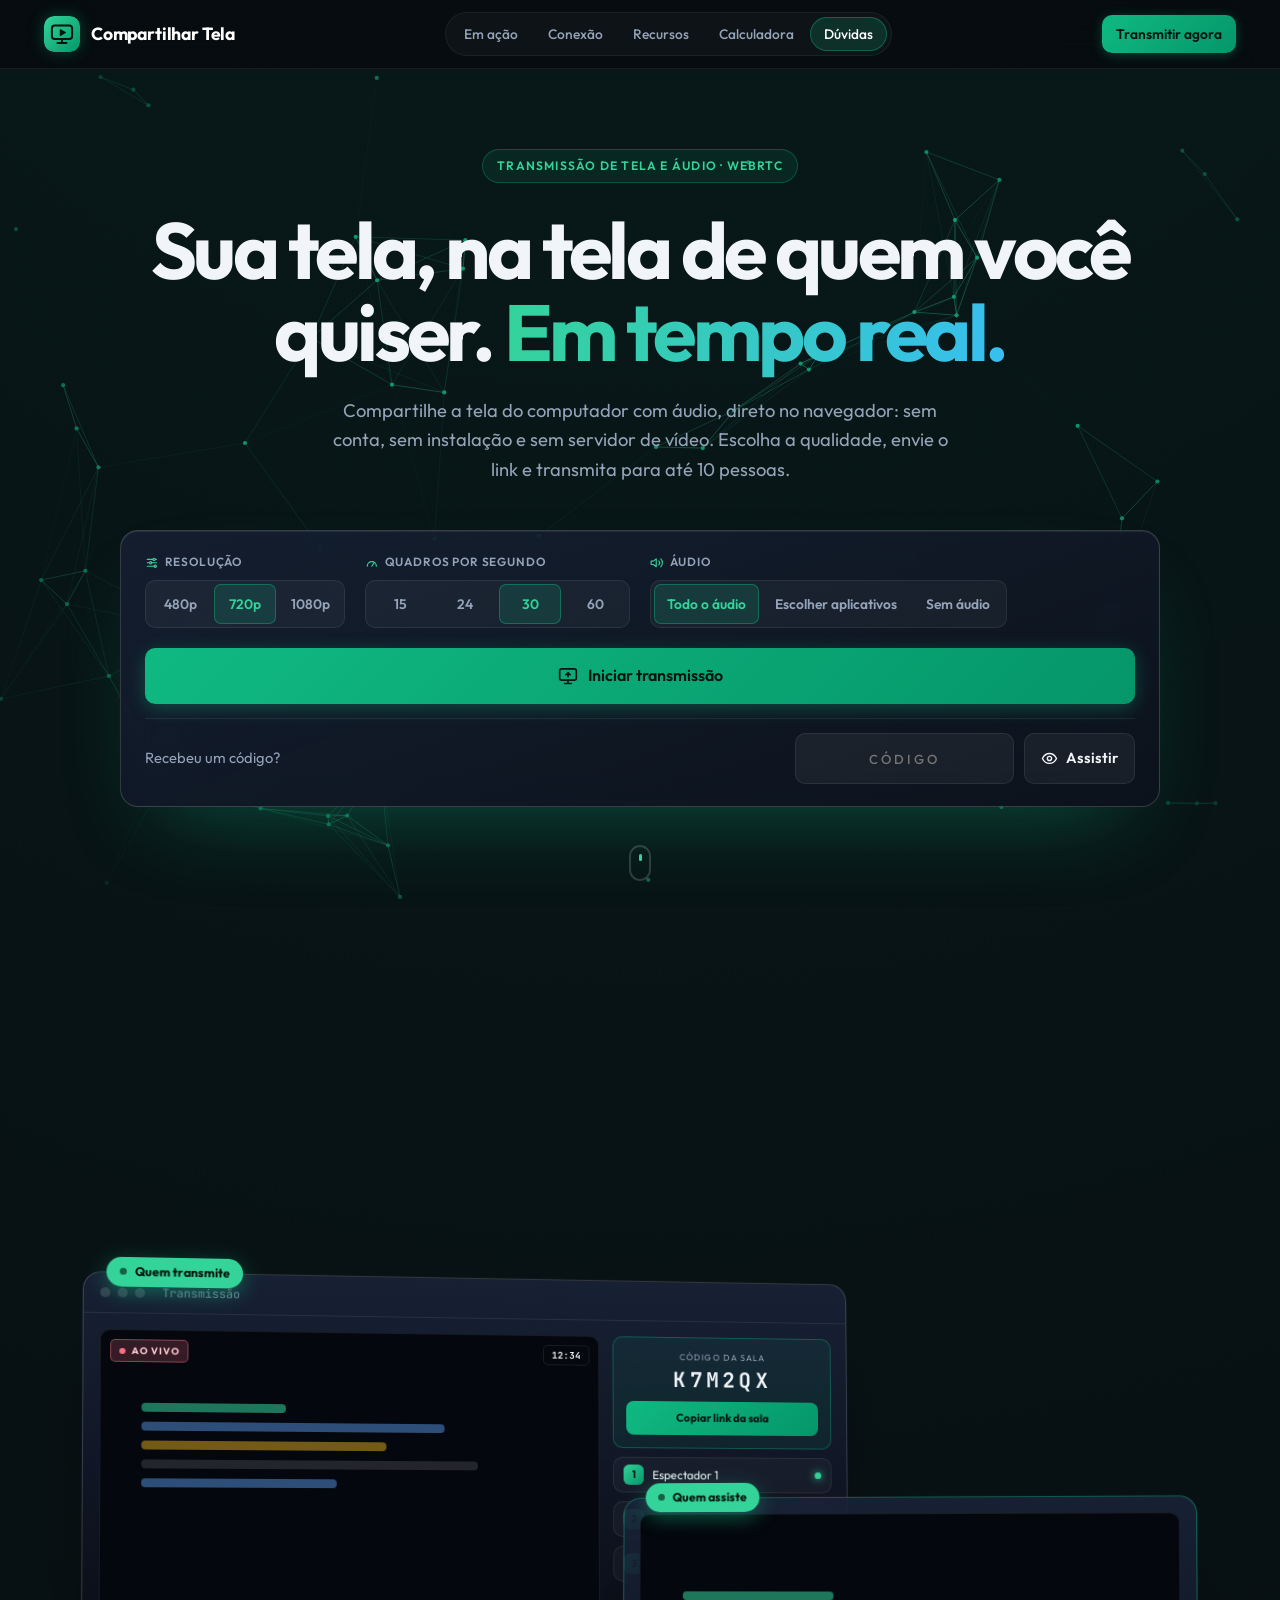
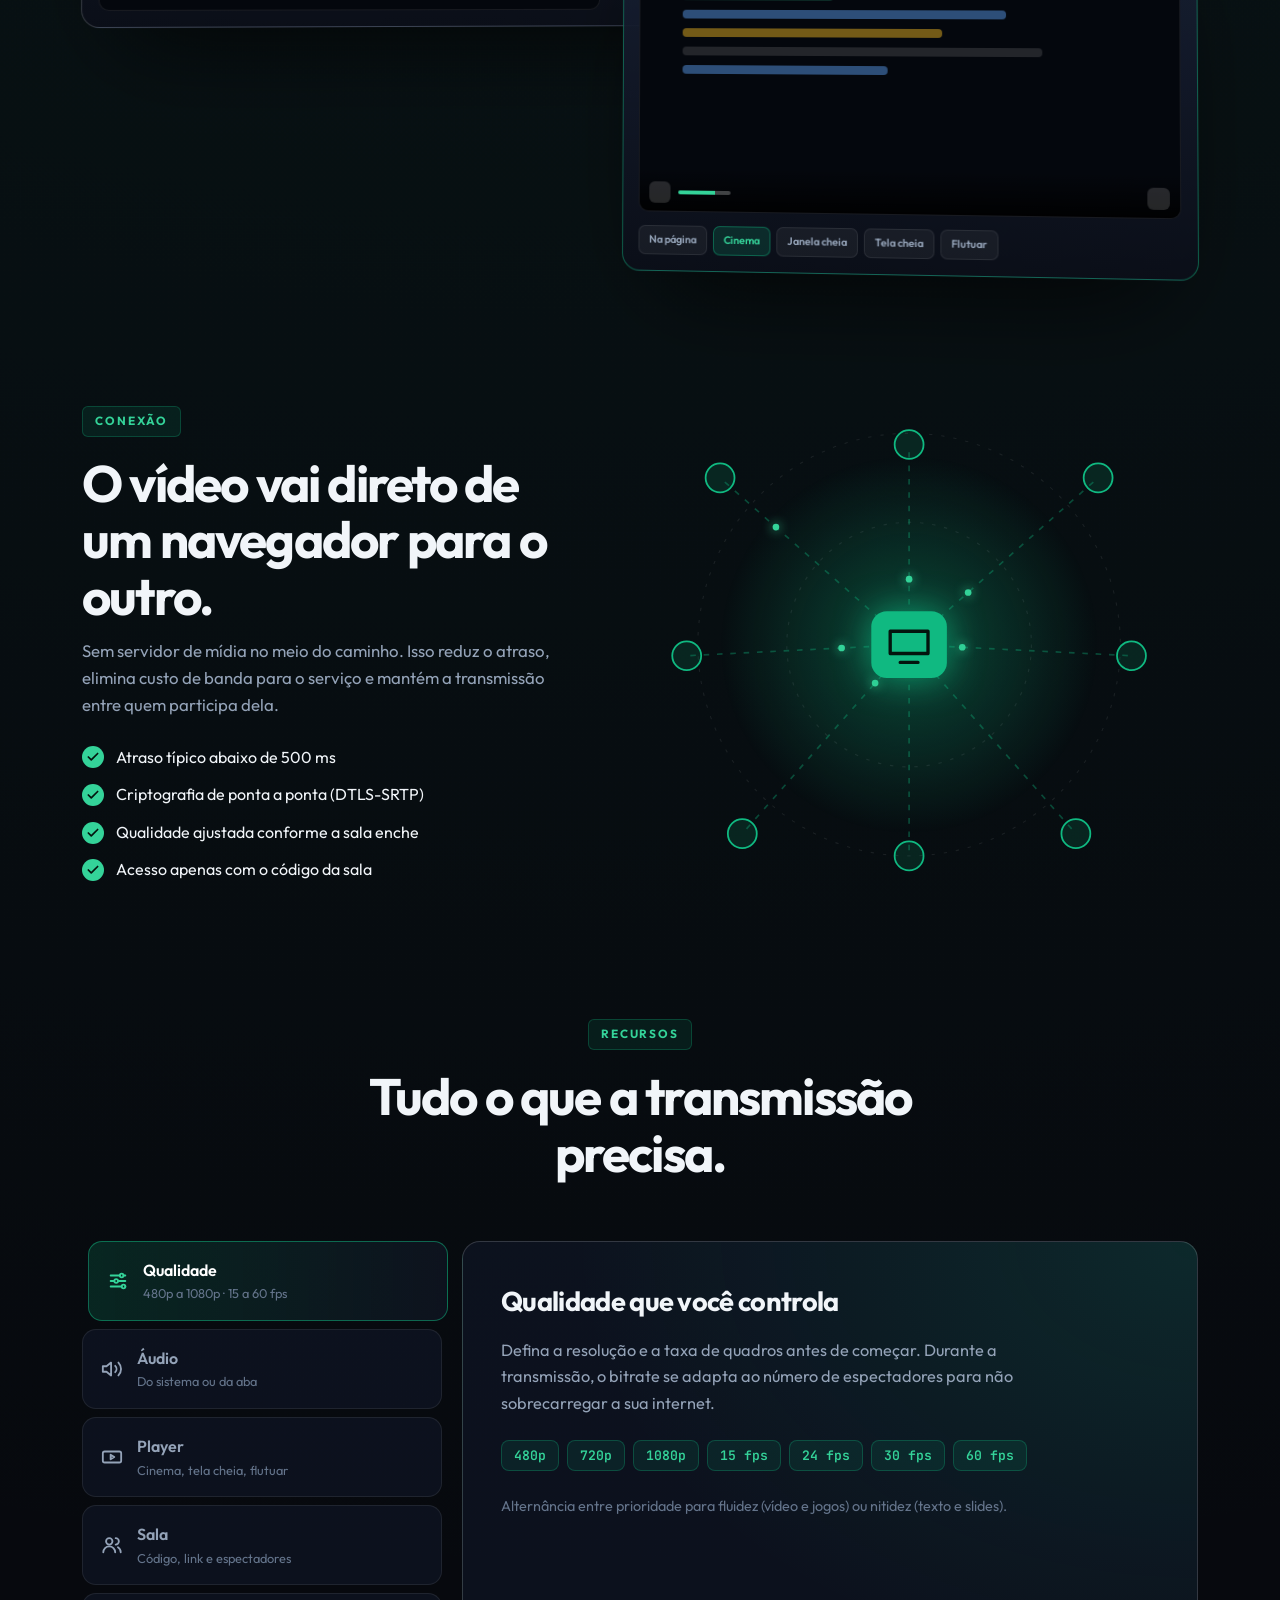
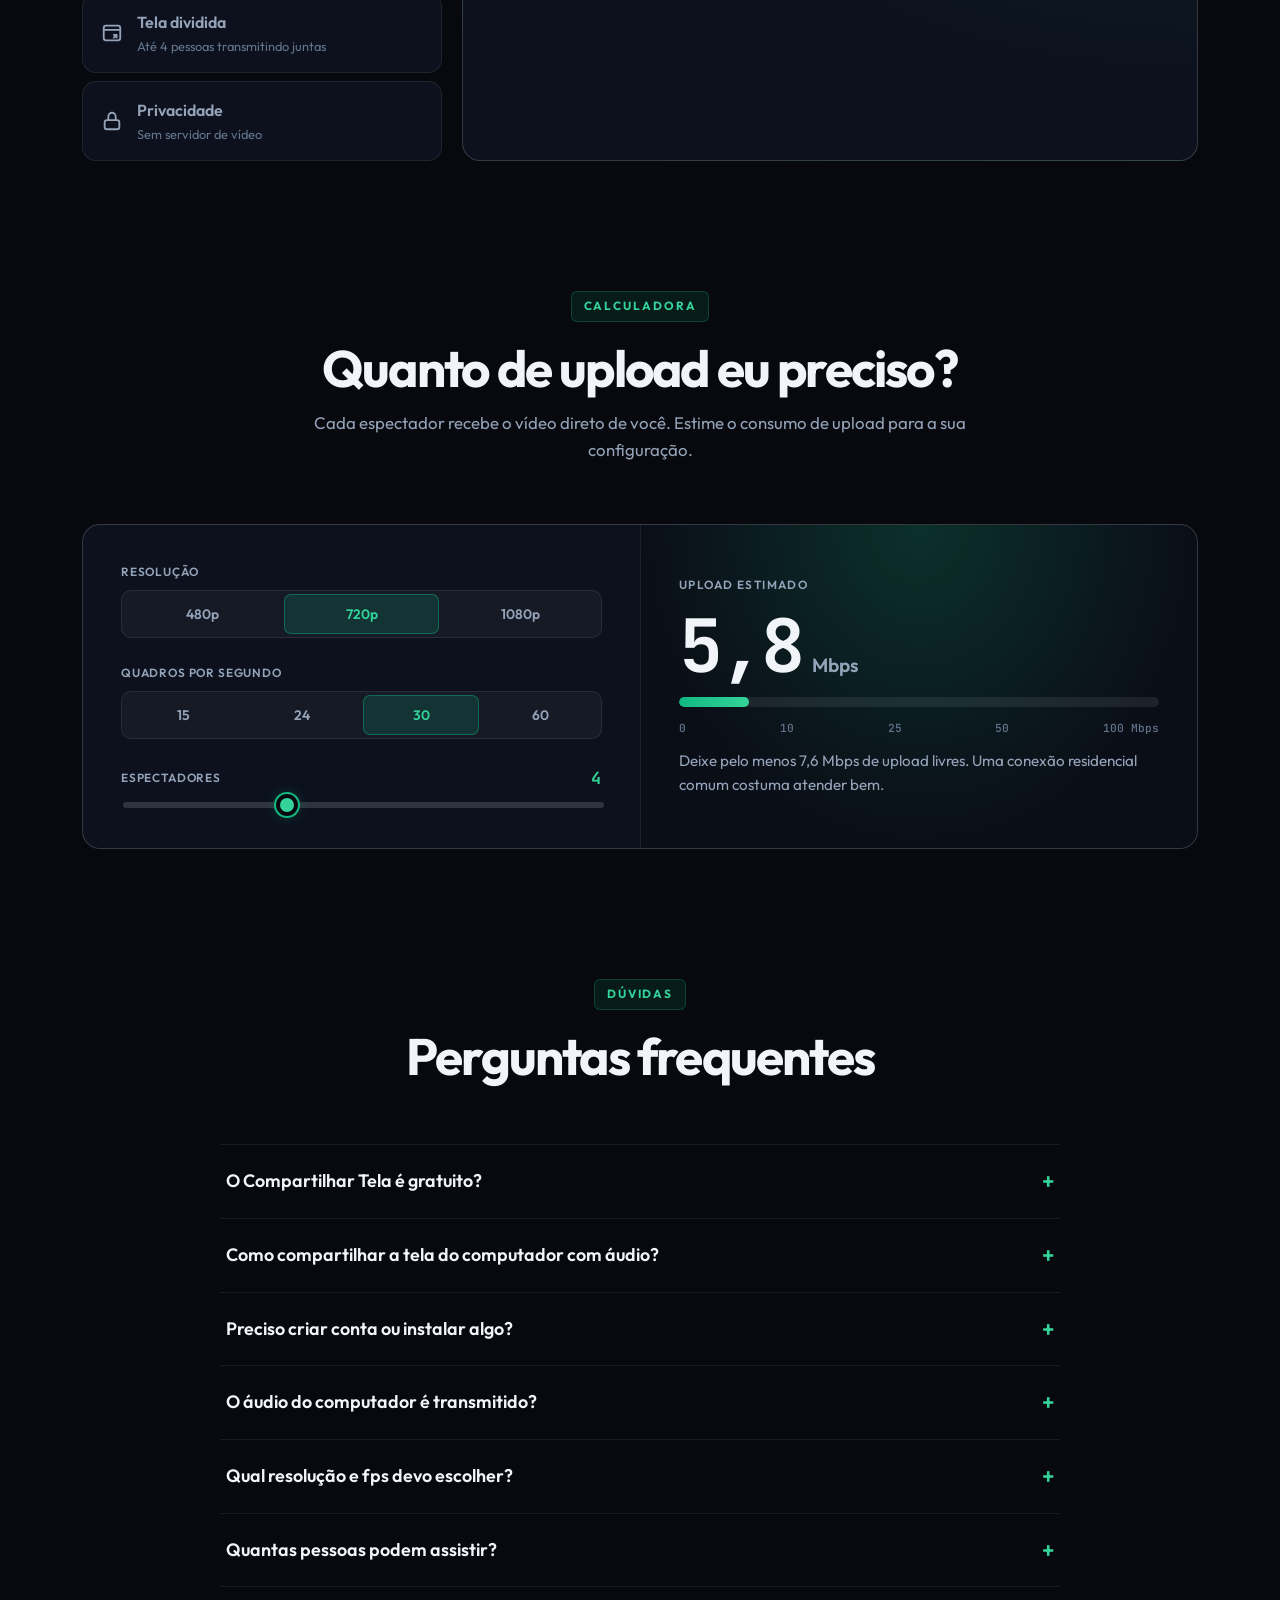
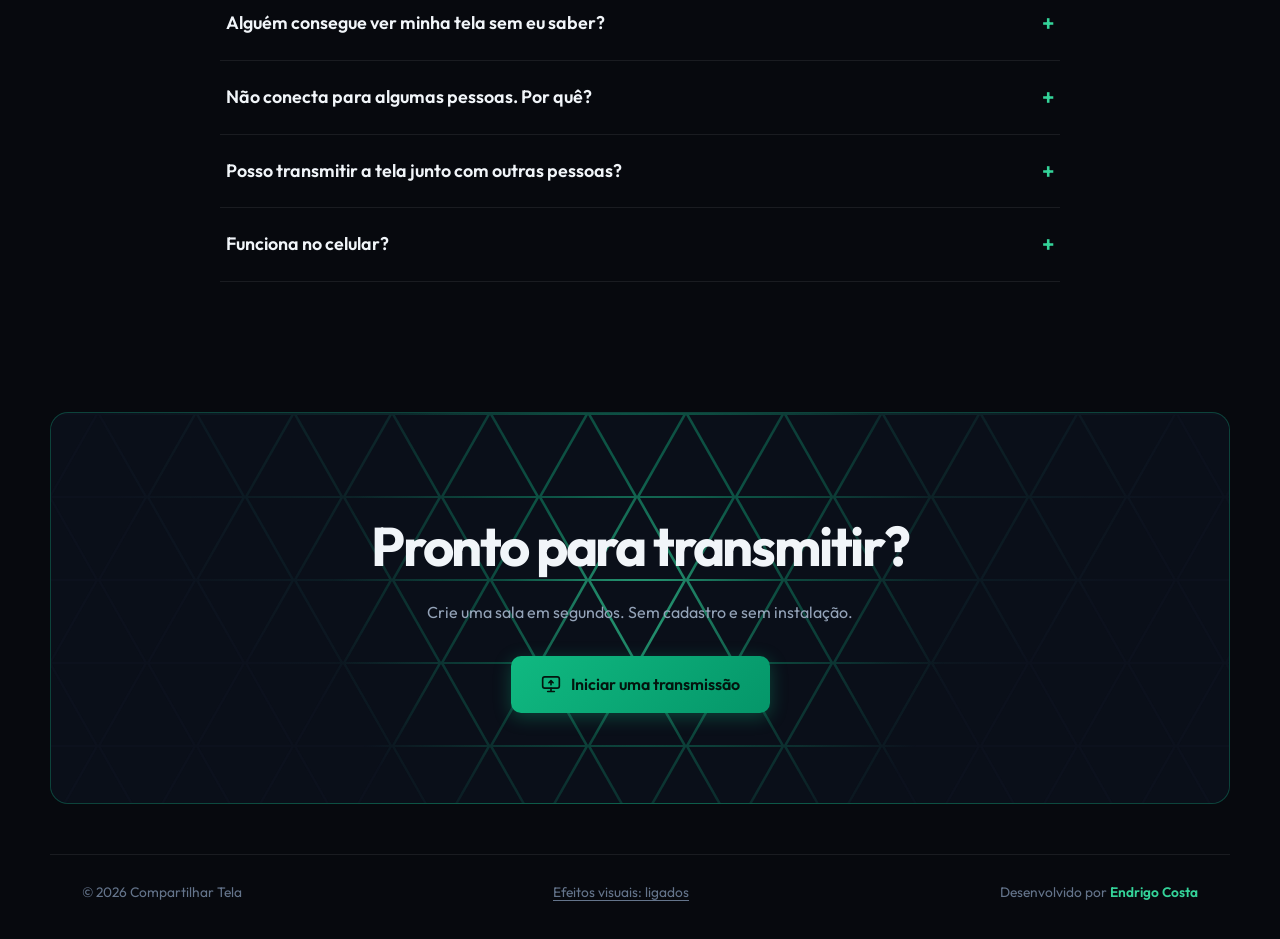
==== commit ce95503f: "Transmissão conjunta: até 3 convidados transmitem junto, em tela dividida de até 4 telas O host liga" ====
--- a/index.html
+++ b/index.html
@@ -101,7 +101,8 @@
         "Até 10 espectadores por sala",
         "Conexão direta entre navegadores (WebRTC)",
         "Sem cadastro e sem instalação",
-        "Modo cinema, tela cheia e janela flutuante para quem assiste"
+        "Modo cinema, tela cheia e janela flutuante para quem assiste",
+        "Transmissão conjunta: até 4 telas lado a lado na mesma sala, com aprovação de quem criou a transmissão"
       ]
     },
     {
@@ -178,6 +179,14 @@
           "acceptedAnswer": {
             "@type": "Answer",
             "text": "Assistir funciona. Transmitir a tela depende do navegador do aparelho, e a maioria dos celulares não oferece essa função."
+          }
+        },
+        {
+          "@type": "Question",
+          "name": "Posso transmitir a tela junto com outras pessoas?",
+          "acceptedAnswer": {
+            "@type": "Answer",
+            "text": "Sim. Quem criou a transmissão liga a transmissão conjunta e aprova cada pedido. Até 3 espectadores podem transmitir a própria tela, e a sala vê até 4 telas lado a lado, em grade automática."
           }
         }
       ]
@@ -431,6 +440,7 @@
                   <div class="host-botoes">
                     <button id="btn-trocar" class="btn" title="Escolher outra tela, janela ou aba sem encerrar a transmissão"><svg class="ic"><use href="#i-swap"/></svg>Trocar tela / janela</button>
                     <button id="btn-repasse" class="btn" title="Com mais de 3 espectadores, os demais recebem a imagem repassada por outro espectador. Seu PC codifica menos vezes e o FPS do jogo sofre menos."><svg class="ic"><use href="#i-users"/></svg><span>Repasse entre espectadores: ligado</span></button>
+                    <button id="btn-co" class="btn desligado" title="Permite que até 3 espectadores (cada um aprovado por você) transmitam a tela deles junto com a sua, em tela dividida de até 4 telas. Desligado, ninguém vê essa opção."><svg class="ic"><use href="#i-share"/></svg><span>Transmissão conjunta: desligada</span></button>
                     <button id="btn-auto" class="btn" title="Reduz a qualidade sozinho quando a internet piora e volta ao que você escolheu quando estabiliza"><svg class="ic"><use href="#i-zap"/></svg><span>Ajuste automático: ligado</span></button>
                     <button id="btn-audio-host" class="btn" title="Liga ou desliga o áudio enviado"><svg class="ic"><use href="#i-volume"/></svg><span>Áudio ligado</span></button>
                     <button id="btn-parar" class="btn perigo"><svg class="ic"><use href="#i-stop"/></svg>Encerrar</button>
@@ -458,6 +468,13 @@
                   <div class="stat"><svg class="ic"><use href="#i-gauge"/></svg><b id="host-qualidade">—</b><small>qualidade</small></div>
                 </div>
 
+                <div class="cartao co-card" id="host-co" hidden>
+                  <h3 id="co-titulo">Transmissão conjunta</h3>
+                  <ul id="co-pedidos" class="lista"></ul>
+                  <div class="co-ativos" id="co-ativos"></div>
+                  <p class="vazio" id="co-vazio">Aberta a pedidos. Quando um espectador pedir para transmitir junto, ele aparece aqui para você aceitar ou recusar. Cada tela extra aumenta o seu upload.</p>
+                </div>
+
                 <div class="cartao lista-box">
                   <h3>Espectadores</h3>
                   <ul id="host-lista" class="lista"></ul>
@@ -477,7 +494,12 @@
 
             <div class="palco" id="palco">
               <div class="player" id="player">
-                <video id="remoto" playsinline autoplay></video>
+                <div class="telas" id="telas">
+                  <div class="tela-co" id="tela-principal">
+                    <video id="remoto" playsinline autoplay></video>
+                    <span class="rotulo-co">Transmissor</span>
+                  </div>
+                </div>
                 <div class="overlay" id="overlay">
                   <div class="carregando" id="carregando"><span class="anel"></span></div>
                   <svg class="ic grande-ic" id="ic-aviso" hidden><use href="#i-alert"/></svg>
@@ -527,6 +549,8 @@
                 </div>
                 <div class="vrodape">
                   <label class="nome-linha"><svg class="ic"><use href="#i-users"/></svg><input type="text" id="viewer-nome" class="campo-nome" maxlength="24" placeholder="Seu nome (opcional)" title="Seu nome aparece na lista de quem transmite" autocomplete="nickname" aria-label="Seu nome, visível para quem transmite"></label>
+                  <button id="btn-co-pedir" class="btn peq" hidden title="Mostra a sua tela ao lado da de quem transmite. O transmissor precisa aprovar."><svg class="ic"><use href="#i-share"/></svg><span>Transmitir junto</span></button>
+                  <span class="co-msg" id="co-msg"></span>
                   <button id="btn-sair-vista" class="btn peq perigo sair-vista" title="Sair da sala"><svg class="ic"><use href="#i-exit"/></svg>Sair da sala</button>
                 </div>
               </div>
@@ -636,6 +660,7 @@
           <button role="tab" data-aba="audio" aria-selected="false"><svg class="ic"><use href="#i-volume"/></svg><span>Áudio<small>Do sistema ou da aba</small></span></button>
           <button role="tab" data-aba="player" aria-selected="false"><svg class="ic"><use href="#i-cinema"/></svg><span>Player<small>Cinema, tela cheia, flutuar</small></span></button>
           <button role="tab" data-aba="sala" aria-selected="false"><svg class="ic"><use href="#i-users"/></svg><span>Sala<small>Código, link e espectadores</small></span></button>
+          <button role="tab" data-aba="conjunta" aria-selected="false"><svg class="ic"><use href="#i-window"/></svg><span>Tela dividida<small>Até 4 pessoas transmitindo juntas</small></span></button>
           <button role="tab" data-aba="privacidade" aria-selected="false"><svg class="ic"><use href="#i-lock"/></svg><span>Privacidade<small>Sem servidor de vídeo</small></span></button>
         </div>
         <div class="v2-abas-painel">
@@ -661,6 +686,12 @@
             <p>Cada transmissão tem um código de 6 caracteres e um link pronto para copiar. Veja quem está conectado, acompanhe o upload em uso e remova espectadores a qualquer momento.</p>
             <div class="v2-chips"><span>Até 10 espectadores</span><span>Link com um clique</span><span>Remoção de espectadores</span></div>
           </article>
+          <article data-painel="conjunta">
+            <h3>Transmitam juntos, em tela dividida</h3>
+            <p>Quem criou a transmissão pode deixar espectadores mostrarem a própria tela na mesma sala. Cada pessoa pede para entrar, o transmissor aprova (ou recusa) e todos passam a ver as telas lado a lado, com o nome de quem transmite cada uma.</p>
+            <div class="v2-chips"><span>Até 4 telas</span><span>Você aprova cada pessoa</span><span>Grade automática</span><span>Pode parar a qualquer momento</span></div>
+            <p class="v2-mut">Fica desligado até o transmissor ativar, na tela da transmissão. Só vídeo, sem o áudio dos convidados. Cada tela extra aumenta o upload de quem criou a sala.</p>
+          </article>
           <article data-painel="privacidade">
             <h3>Privado por construção</h3>
             <p>O vídeo vai de navegador para navegador, criptografado, sem passar por servidores de mídia. O navegador sempre pergunta o que será compartilhado e avisa enquanto a transmissão está ativa.</p>
@@ -708,9 +739,10 @@
         <details><summary>Preciso criar conta ou instalar algo?</summary><p>Não. Basta abrir o site. A instalação como aplicativo é opcional.</p></details>
         <details><summary>O áudio do computador é transmitido?</summary><p>Sim, ao compartilhar a tela inteira ou uma aba e marcar a opção de áudio. Ao compartilhar uma janela específica, o navegador não envia som.</p></details>
         <details><summary>Qual resolução e fps devo escolher?</summary><p>720p a 30 fps é o equilíbrio ideal. Use 1080p ou 60 fps apenas com bom upload e poucos espectadores. A calculadora acima ajuda a estimar.</p></details>
-        <details><summary>Quantas pessoas podem assistir?</summary><p>Até 10. A qualidade é reduzida automaticamente quando a sala enche, para não sobrecarregar a conexão de quem transmite.</p></details>
+        <details><summary>Quantas pessoas podem assistir?</summary><p>Até 10 pessoas na sala, incluindo quem transmite junto. A qualidade é reduzida automaticamente quando a sala enche, para não sobrecarregar a conexão de quem transmite.</p></details>
         <details><summary>Alguém consegue ver minha tela sem eu saber?</summary><p>Não. O navegador sempre pergunta o que será compartilhado e exibe um aviso durante a transmissão. Só entra quem tem o código da sala.</p></details>
         <details><summary>Não conecta para algumas pessoas. Por quê?</summary><p>Algumas redes (corporativas ou de celular com restrições) bloqueiam a conexão direta. Tentar por outra rede costuma resolver.</p></details>
+        <details><summary>Posso transmitir a tela junto com outras pessoas?</summary><p>Sim. Na tela da transmissão, ligue <b>Transmissão conjunta</b>. Os espectadores passam a ver o botão <b>Transmitir junto</b>; cada pedido chega para você aceitar ou recusar. Até 3 pessoas podem transmitir ao mesmo tempo, e a sala vê até 4 telas lado a lado (a sua e as delas). Você pode parar qualquer convidado quando quiser.</p></details>
         <details><summary>Funciona no celular?</summary><p>Assistir funciona. Transmitir a tela depende do navegador do aparelho, e a maioria dos celulares não oferece essa função.</p></details>
       </div>
     </section>
--- a/style.css
+++ b/style.css
@@ -521,7 +521,7 @@
 .apps-acoes { display: flex; flex-wrap: wrap; gap: 10px; }
 .apps-baixar[hidden], .apps-baixar ol[hidden] { display: none; }
 
-.vrodape { flex: 1 0 100%; display: flex; align-items: center; justify-content: space-between; gap: 14px; padding-top: 12px; border-top: 1px solid var(--borda); }
+.vrodape { flex: 1 0 100%; display: flex; flex-wrap: wrap; align-items: center; justify-content: space-between; gap: 14px; padding-top: 12px; border-top: 1px solid var(--borda); }
 .nome-linha { display: flex; align-items: center; gap: 8px; flex: 1; max-width: 380px; color: var(--mut); }
 .campo-nome { flex: 1; min-width: 0; width: 100%; padding: 8px 12px; font-size: .86rem; }
 .campo-nome:focus { outline: none; border-color: var(--em2); }
@@ -541,3 +541,23 @@
 .retomar[hidden] { display: none; }
 .retomar b { color: var(--em2); letter-spacing: .15em; }
 .retomar-acoes { display: flex; gap: 8px; }
+
+/* Transmissão conjunta: grade de telas no mesmo player (1 tela, 2 lado a lado, 3 e 4 em duas linhas) */
+.telas { position: absolute; inset: 0; display: grid; grid-template-columns: minmax(0, 1fr); grid-template-rows: minmax(0, 1fr); }
+.player.dividido .telas { grid-template-columns: repeat(2, minmax(0, 1fr)); grid-template-rows: repeat(var(--linhas, 1), minmax(0, 1fr)); gap: 2px; background: var(--borda-forte); }
+.tela-co { position: relative; min-width: 0; min-height: 0; background: #000; }
+.rotulo-co { position: absolute; left: 10px; top: 10px; z-index: 2; max-width: calc(100% - 20px); overflow: hidden; text-overflow: ellipsis; white-space: nowrap; padding: 4px 10px; border-radius: 999px; font-size: .74rem; font-weight: 600; color: #fff; background: rgba(0,0,0,.55); border: 1px solid var(--borda-forte); }
+.rotulo-co:empty, .player:not(.dividido) .rotulo-co { display: none; }
+.co-msg { font-size: .8rem; color: var(--mut); }
+.co-msg:empty { display: none; }
+#btn-co.desligado { color: var(--mut); }
+.co-card[hidden] { display: none; }
+.co-card h3 { font-size: .9rem; margin-bottom: 10px; }
+.co-card .lista:empty { display: none; }
+.co-card .lista { margin-bottom: 10px; }
+.co-card .lista li .btn { flex: none; }
+.co-ativos { display: flex; flex-direction: column; gap: 12px; }
+.co-ativo { display: flex; flex-direction: column; gap: 8px; }
+.co-ativo video { width: 100%; aspect-ratio: 16 / 9; object-fit: contain; background: #000; border-radius: var(--r-md); border: 1px solid var(--borda); }
+.co-ativo-linha { display: flex; align-items: center; justify-content: space-between; gap: 10px; font-size: .88rem; }
+.player.dividido #badge-res { display: none; }
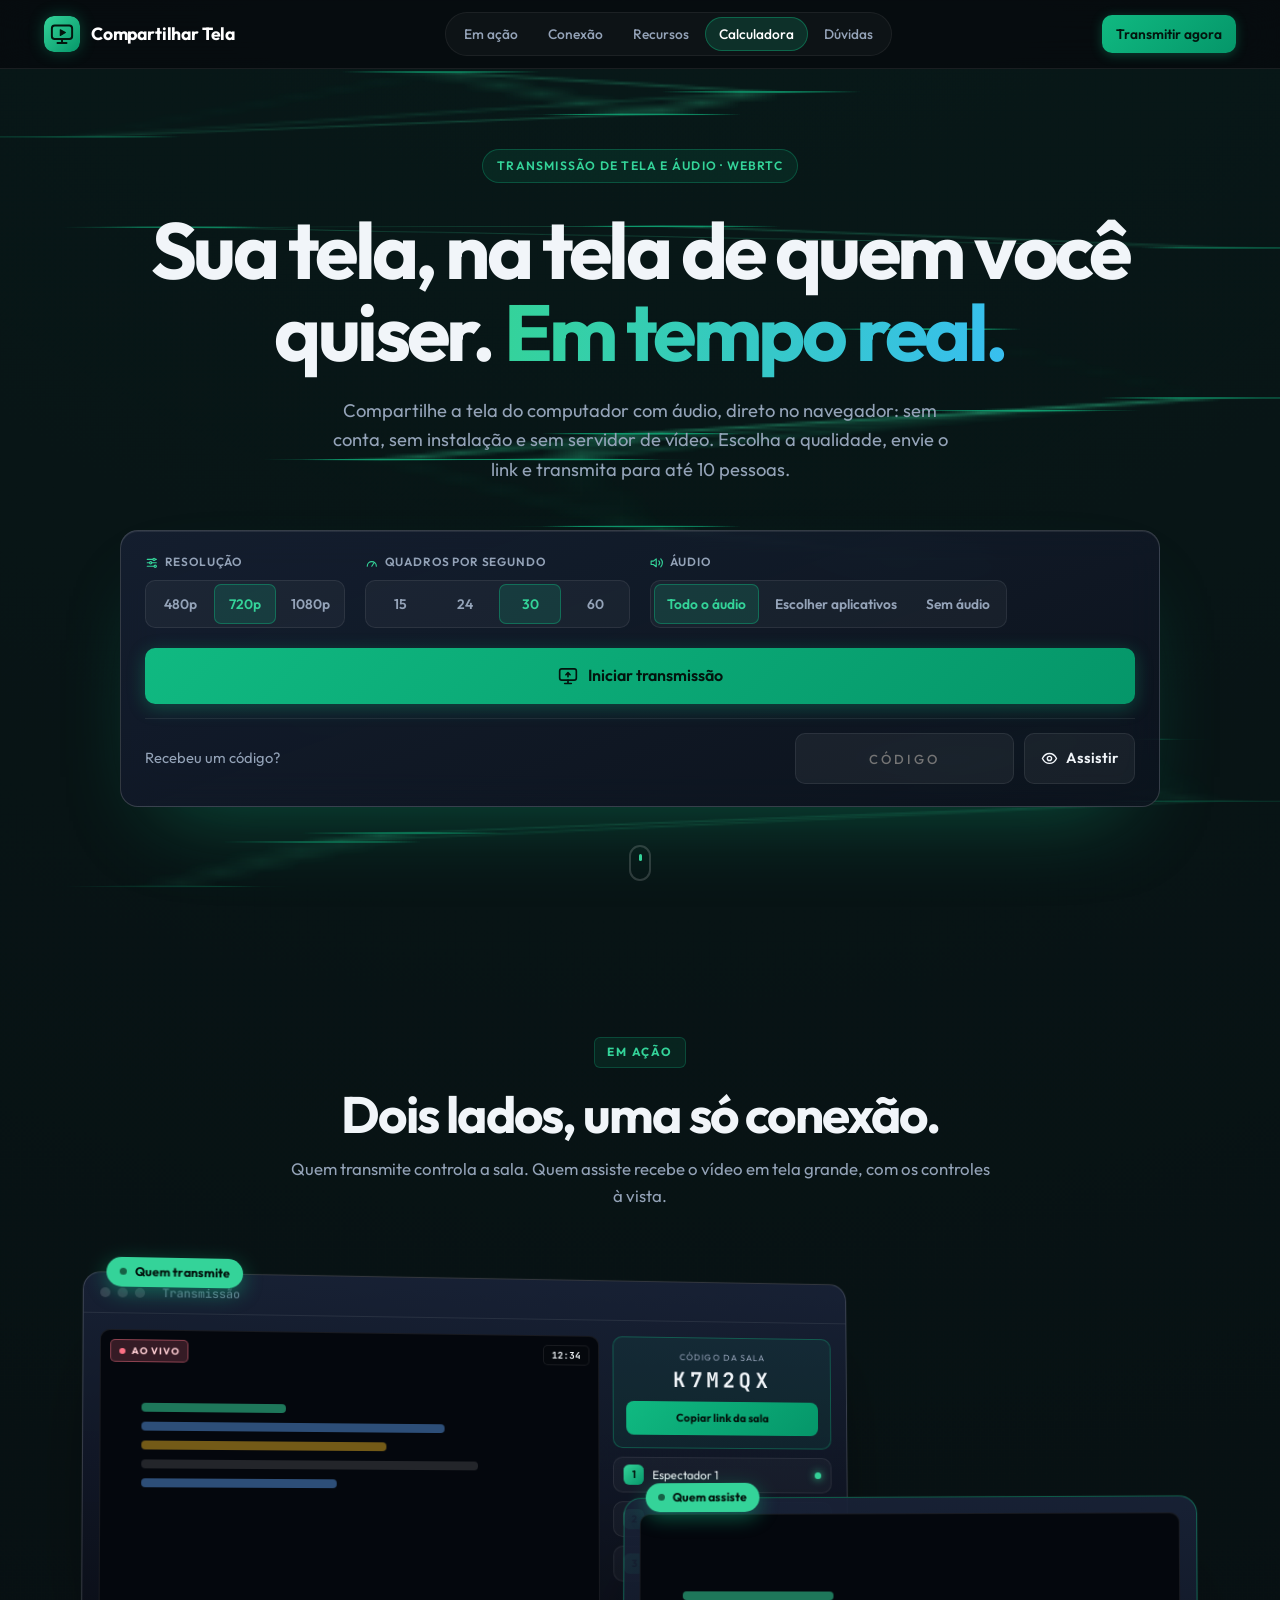
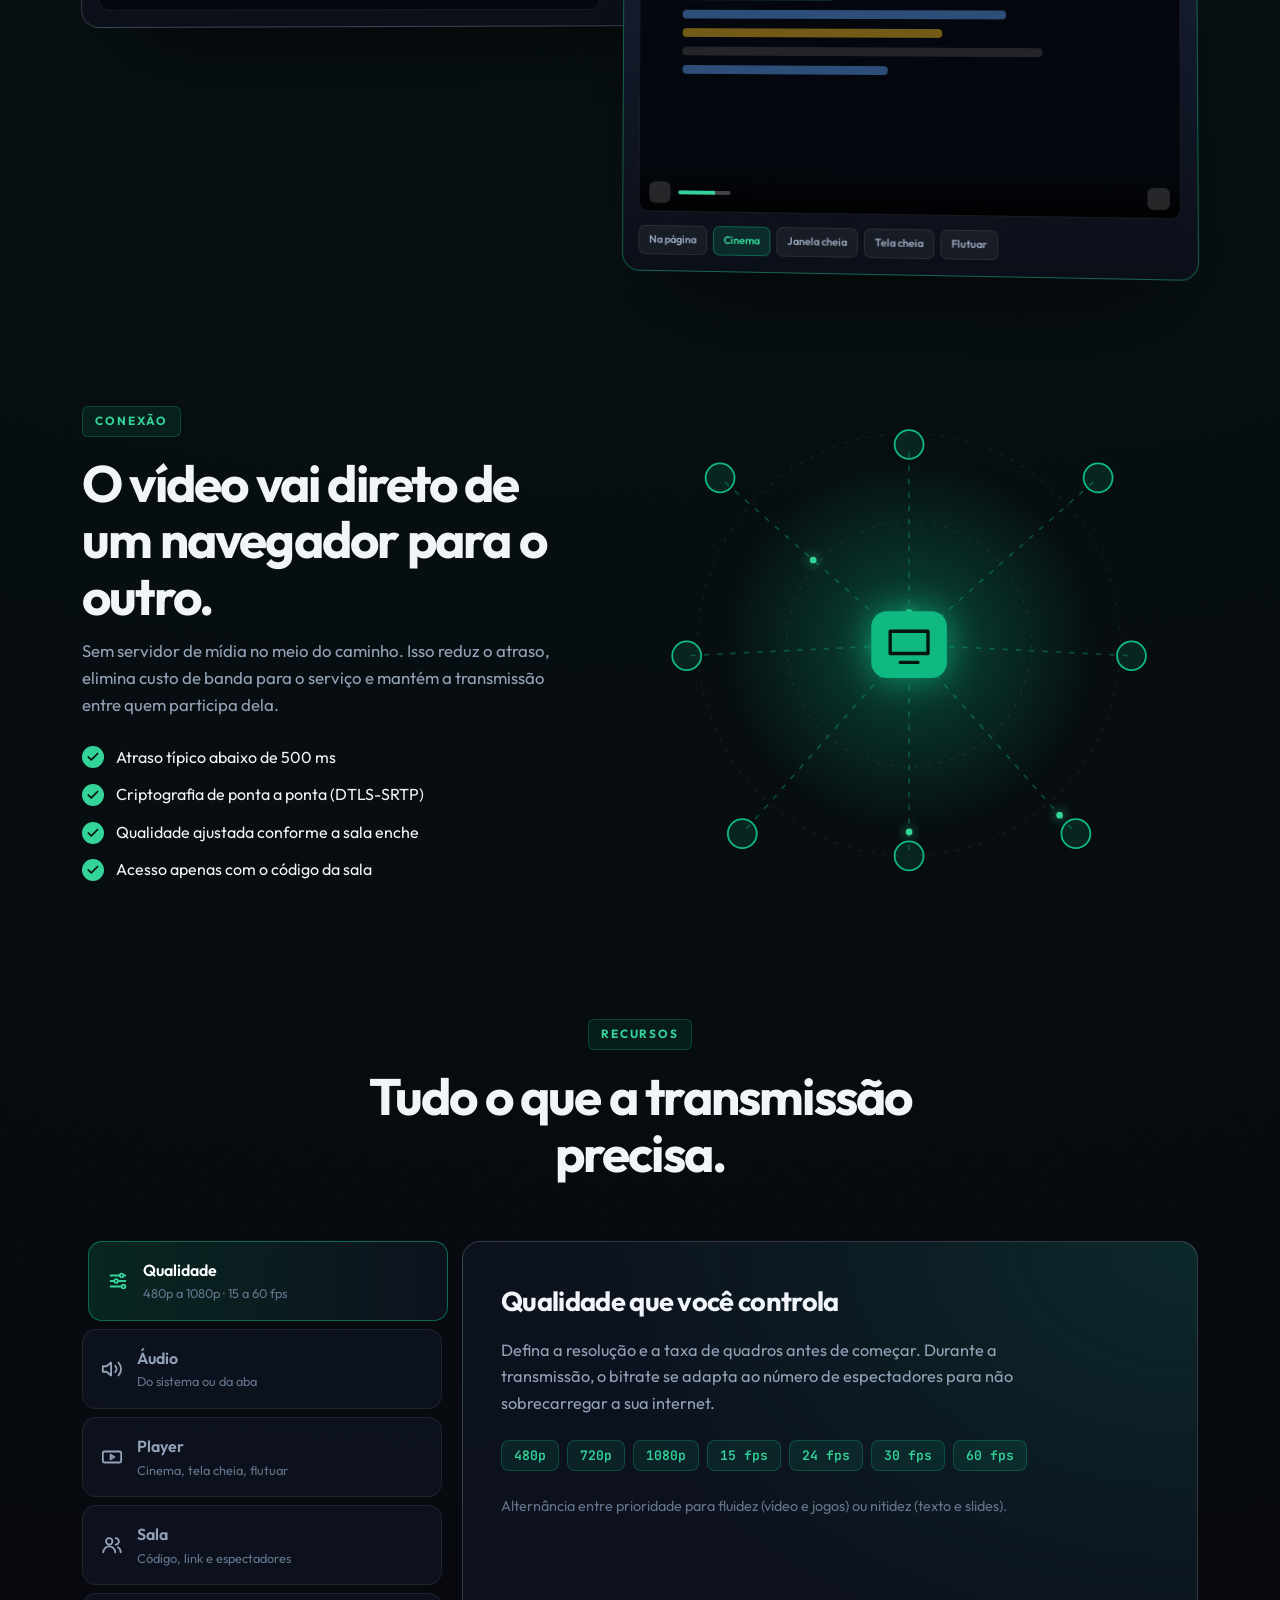
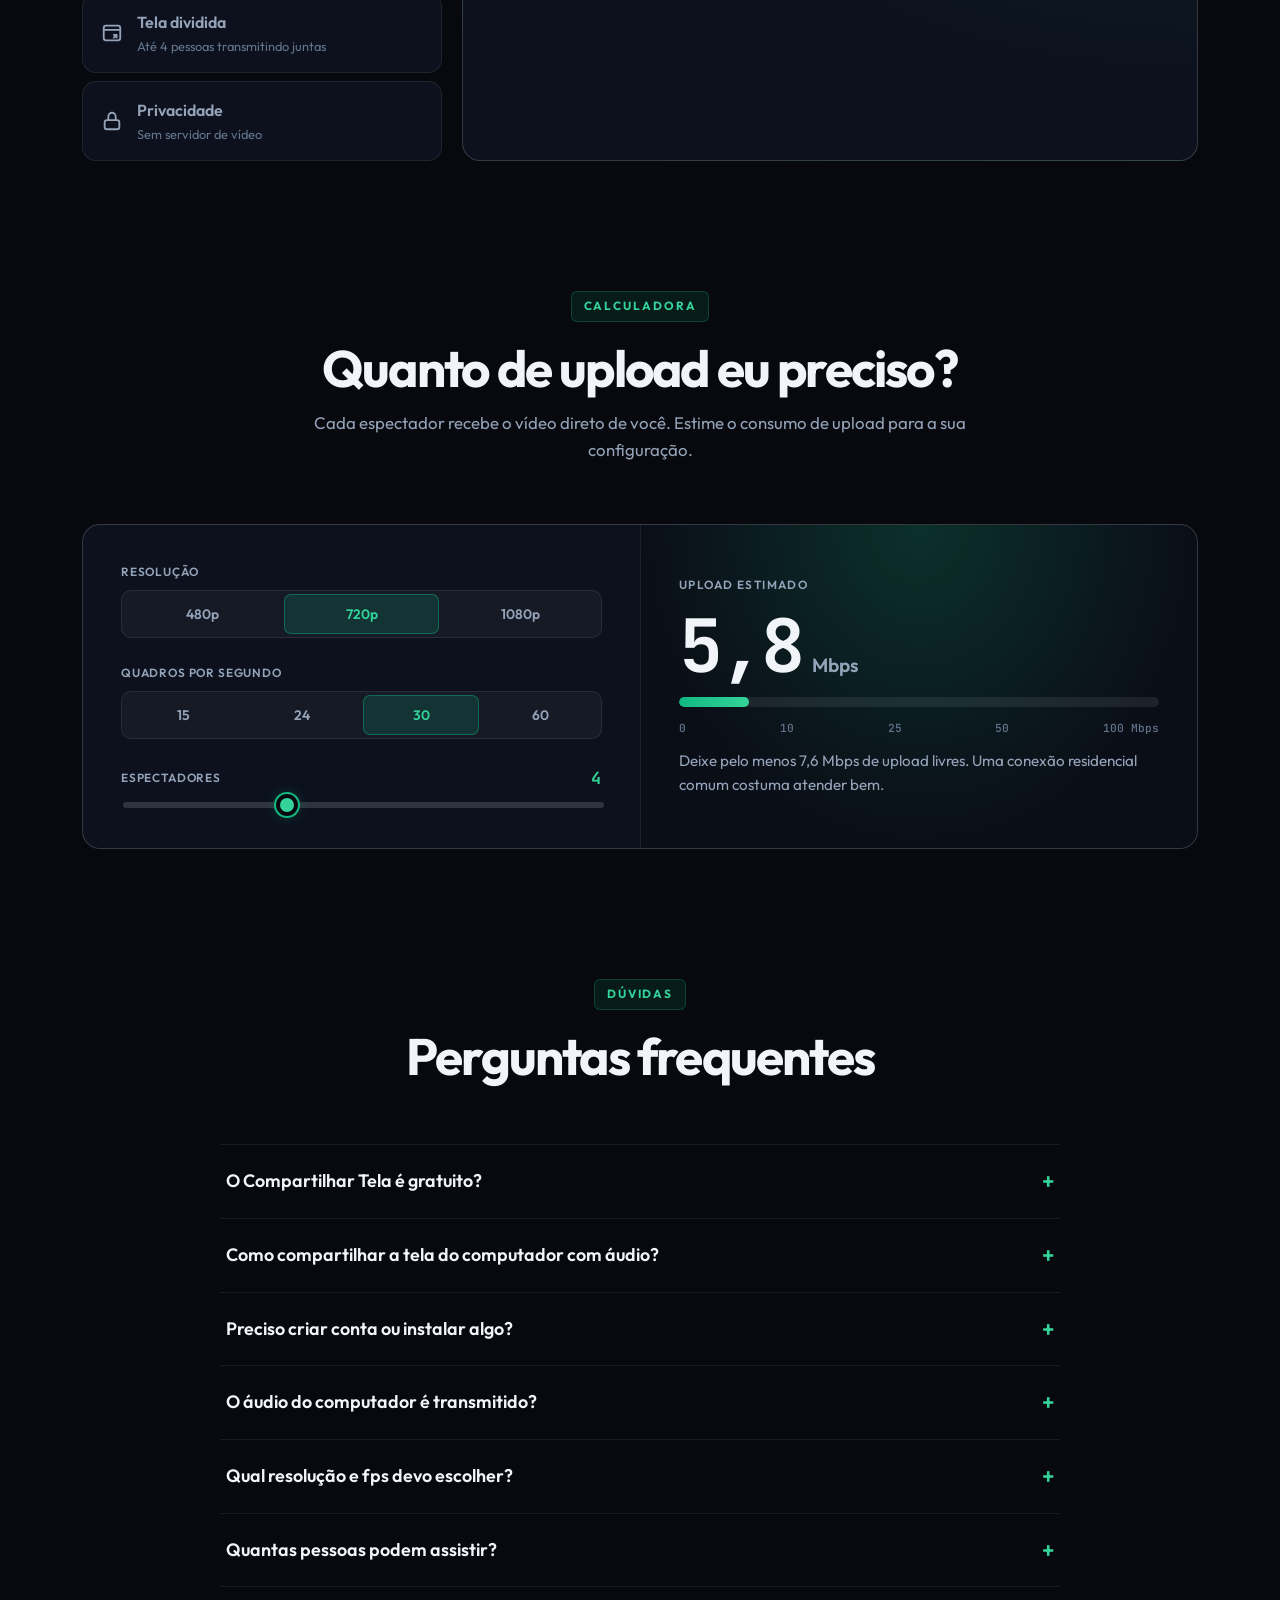
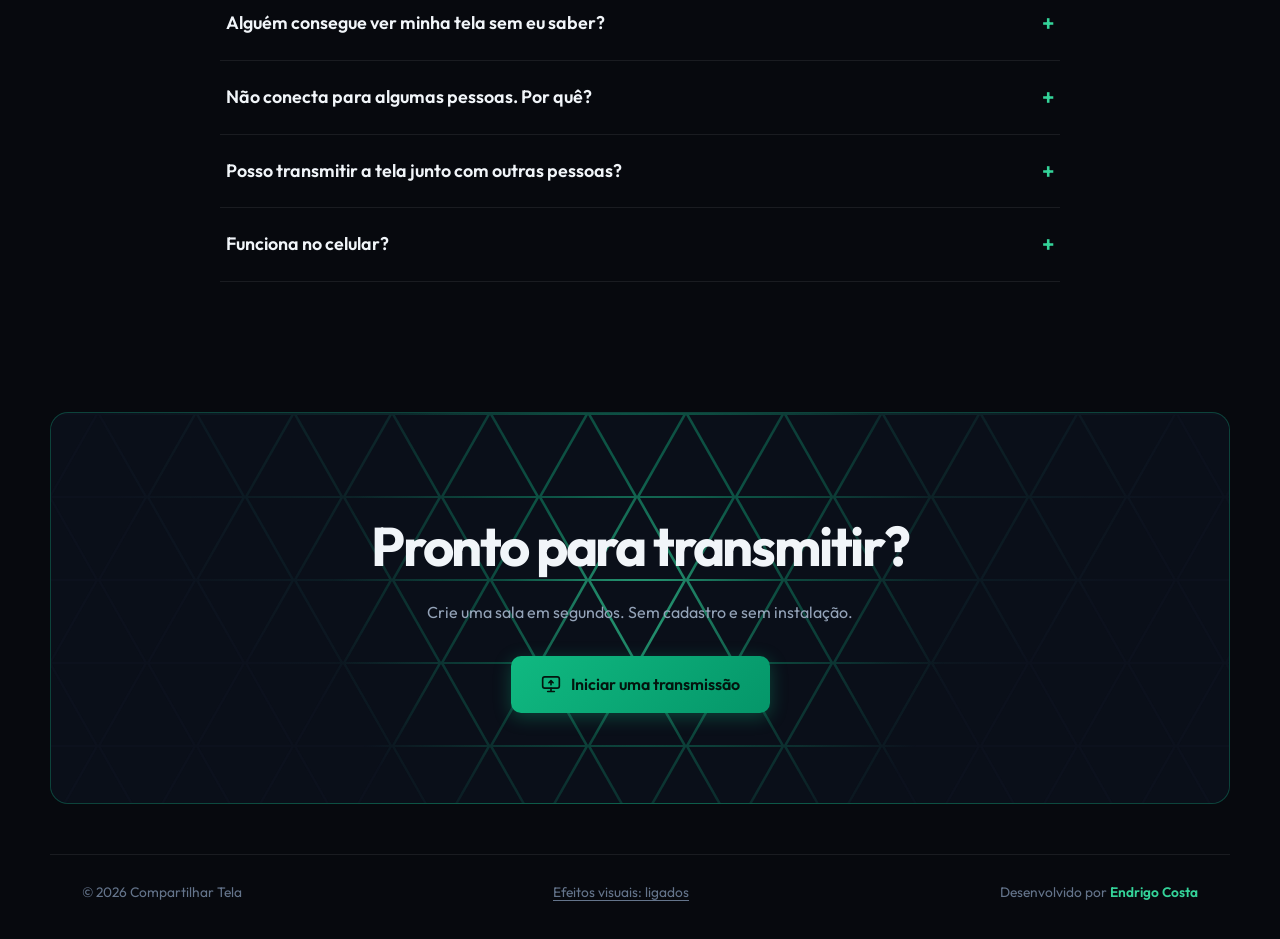
==== commit 380fc54d: "Transmissão conjunta mais leve e segura; botão Encerrar na lateral; barra do topo compacta Desempenh" ====
--- a/index.html
+++ b/index.html
@@ -443,7 +443,6 @@
                     <button id="btn-co" class="btn desligado" title="Permite que até 3 espectadores (cada um aprovado por você) transmitam a tela deles junto com a sua, em tela dividida de até 4 telas. Desligado, ninguém vê essa opção."><svg class="ic"><use href="#i-share"/></svg><span>Transmissão conjunta: desligada</span></button>
                     <button id="btn-auto" class="btn" title="Reduz a qualidade sozinho quando a internet piora e volta ao que você escolheu quando estabiliza"><svg class="ic"><use href="#i-zap"/></svg><span>Ajuste automático: ligado</span></button>
                     <button id="btn-audio-host" class="btn" title="Liga ou desliga o áudio enviado"><svg class="ic"><use href="#i-volume"/></svg><span>Áudio ligado</span></button>
-                    <button id="btn-parar" class="btn perigo"><svg class="ic"><use href="#i-stop"/></svg>Encerrar</button>
                   </div>
                 </div>
               </div>
@@ -461,6 +460,8 @@
                   </div>
                   <button id="btn-enviar" class="btn" hidden><svg class="ic"><use href="#i-send"/></svg>Enviar por…</button>
                 </div>
+
+                <button id="btn-parar" class="btn grande perigo"><svg class="ic"><use href="#i-stop"/></svg>Encerrar transmissão</button>
 
                 <div class="stats">
                   <div class="stat"><svg class="ic"><use href="#i-users"/></svg><b><span id="host-qtd">0</span>/<span id="host-max">10</span></b><small>assistindo</small></div>
--- a/home.css
+++ b/home.css
@@ -291,3 +291,14 @@
 html.fx-pausa .v2-acento, html.fx-pausa .v2-rolar span, html.fx-pausa .j-live i, html.fx-pausa .j-codigo b, html.fx-pausa .lig use { animation-play-state: paused !important; }
 /* Transmitindo/assistindo: o fundo borrado animado some (pesa no compositor e fica atrás do vídeo) */
 body.foco .orb, body.foco .aurora { display: none !important; }
+
+/* Tela de transmissão compacta: ganha altura útil para o vídeo e os controles */
+body.foco.transmitindo .v2-hero, html.app-instalado body.foco.transmitindo .v2-hero { padding: 8px 16px 12px; }
+body.foco.transmitindo .v2-cmd-wrap .painel { padding: 10px 14px 14px; border-radius: var(--r-lg); }
+body.foco.transmitindo .tela.host { gap: 8px; }
+.tela.host .barra-topo { flex-wrap: nowrap; gap: 10px; }
+.tela.host .marca-mini { flex: none; gap: 8px; font-size: .88rem; }
+.tela.host .marca-mini img { width: 20px; height: 20px; border-radius: 6px; }
+.tela.host .barra-topo .status { min-width: 0; font-size: .76rem; text-align: right; overflow: hidden; text-overflow: ellipsis; white-space: nowrap; }
+.tela.host .host-grid { gap: 12px; }
+.tela.host .host-main, .tela.host .host-lado { gap: 10px; }
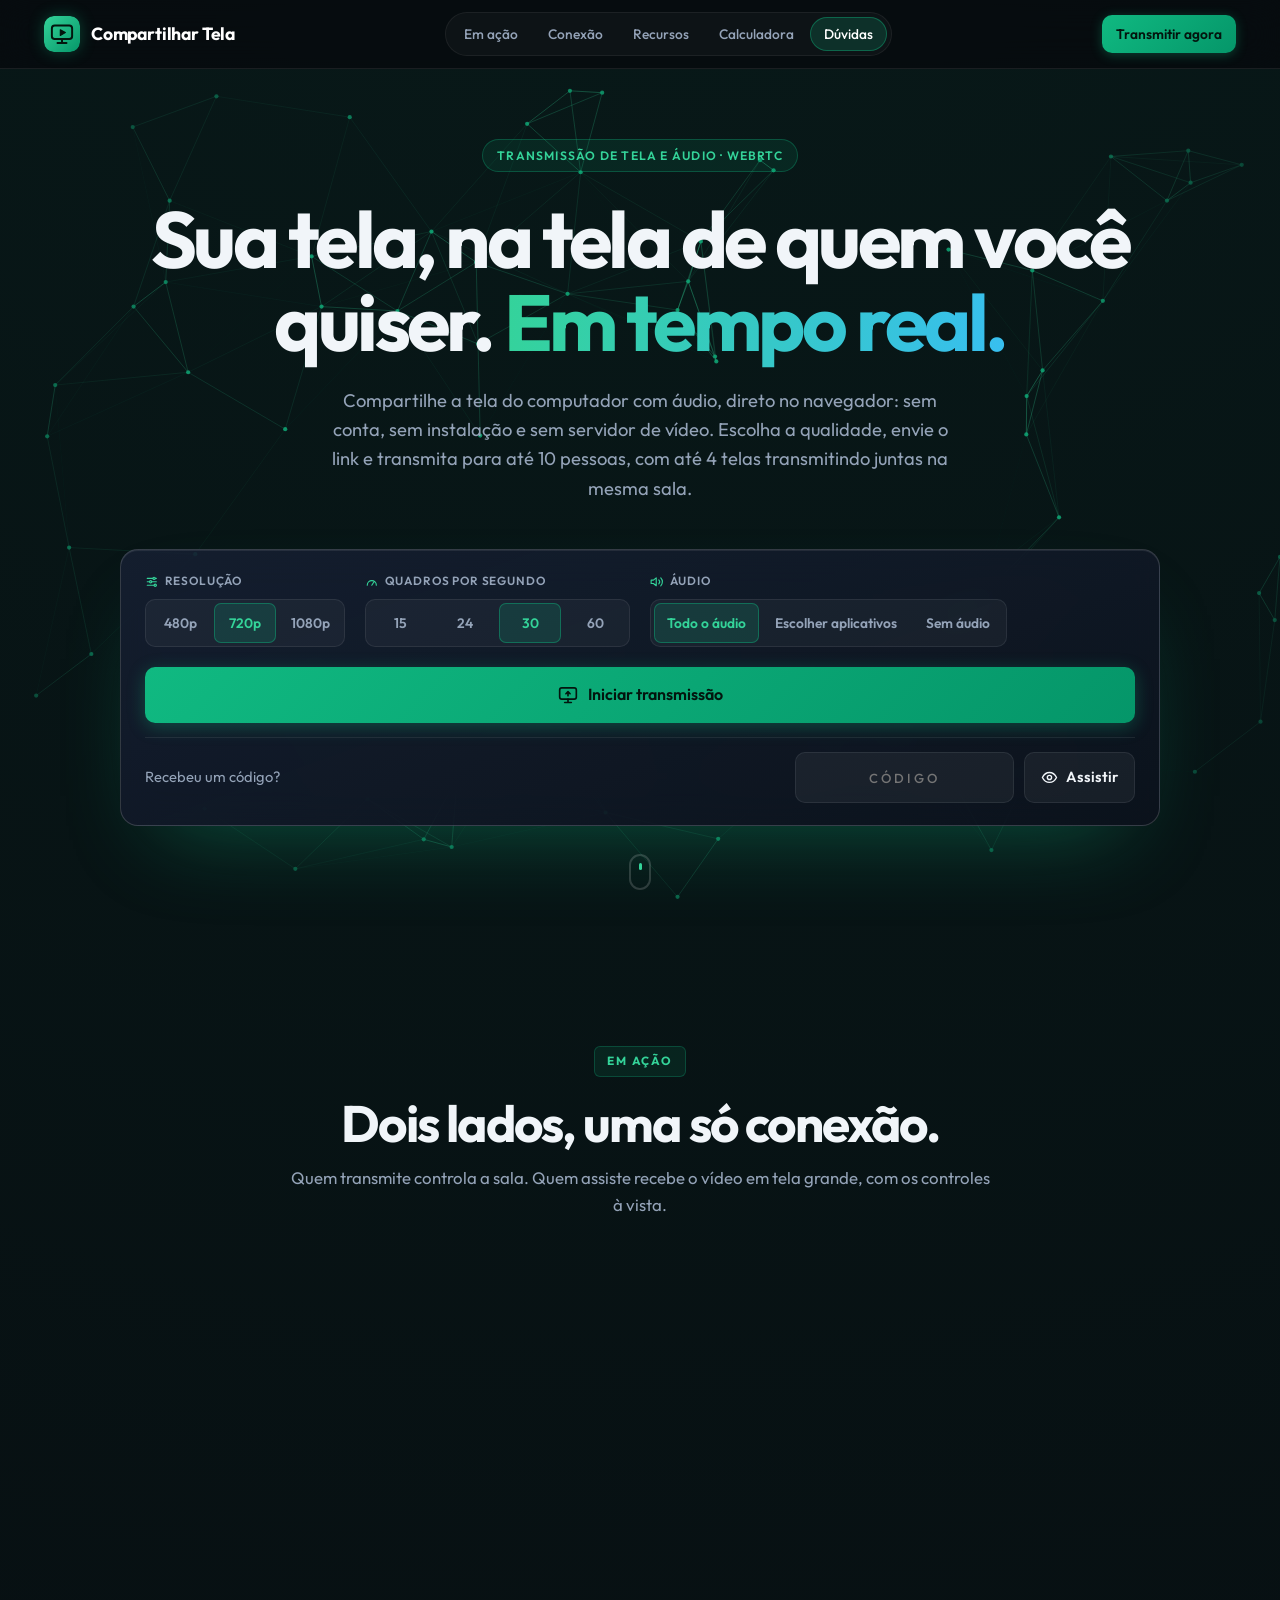
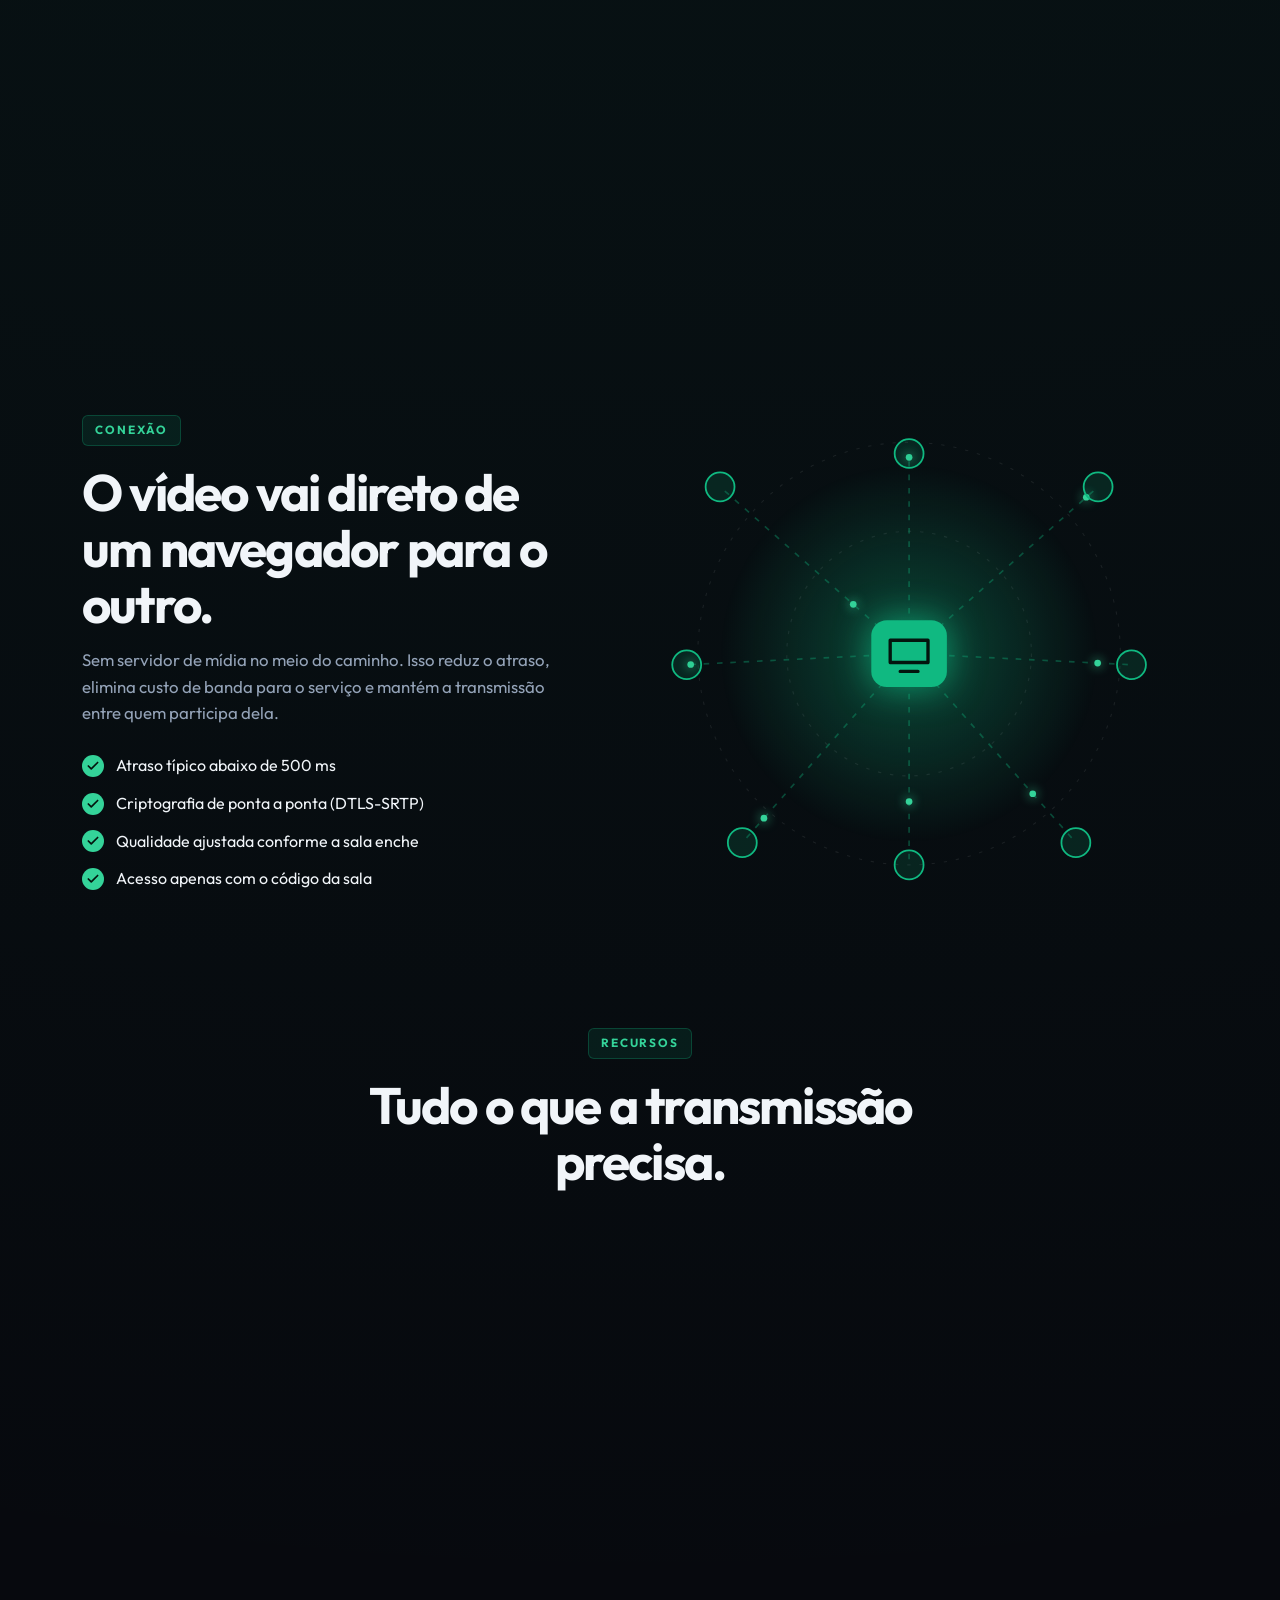
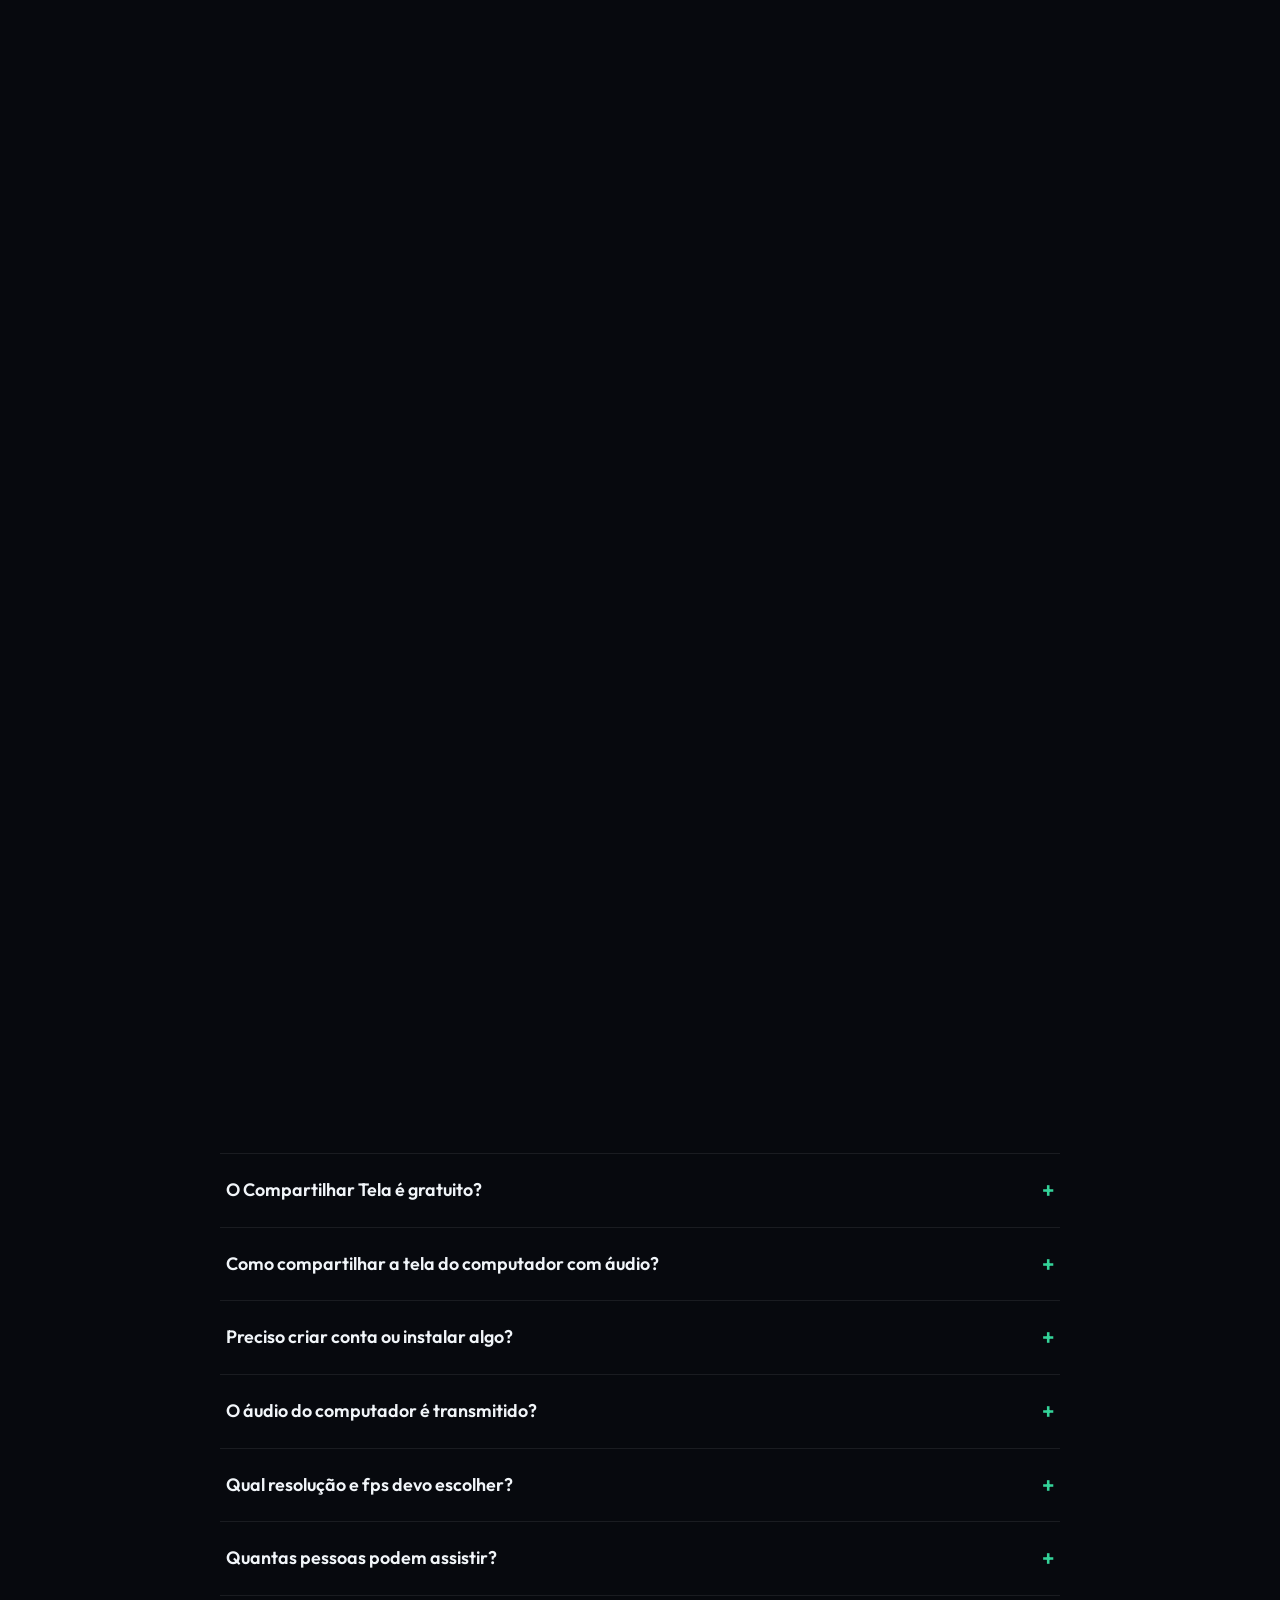
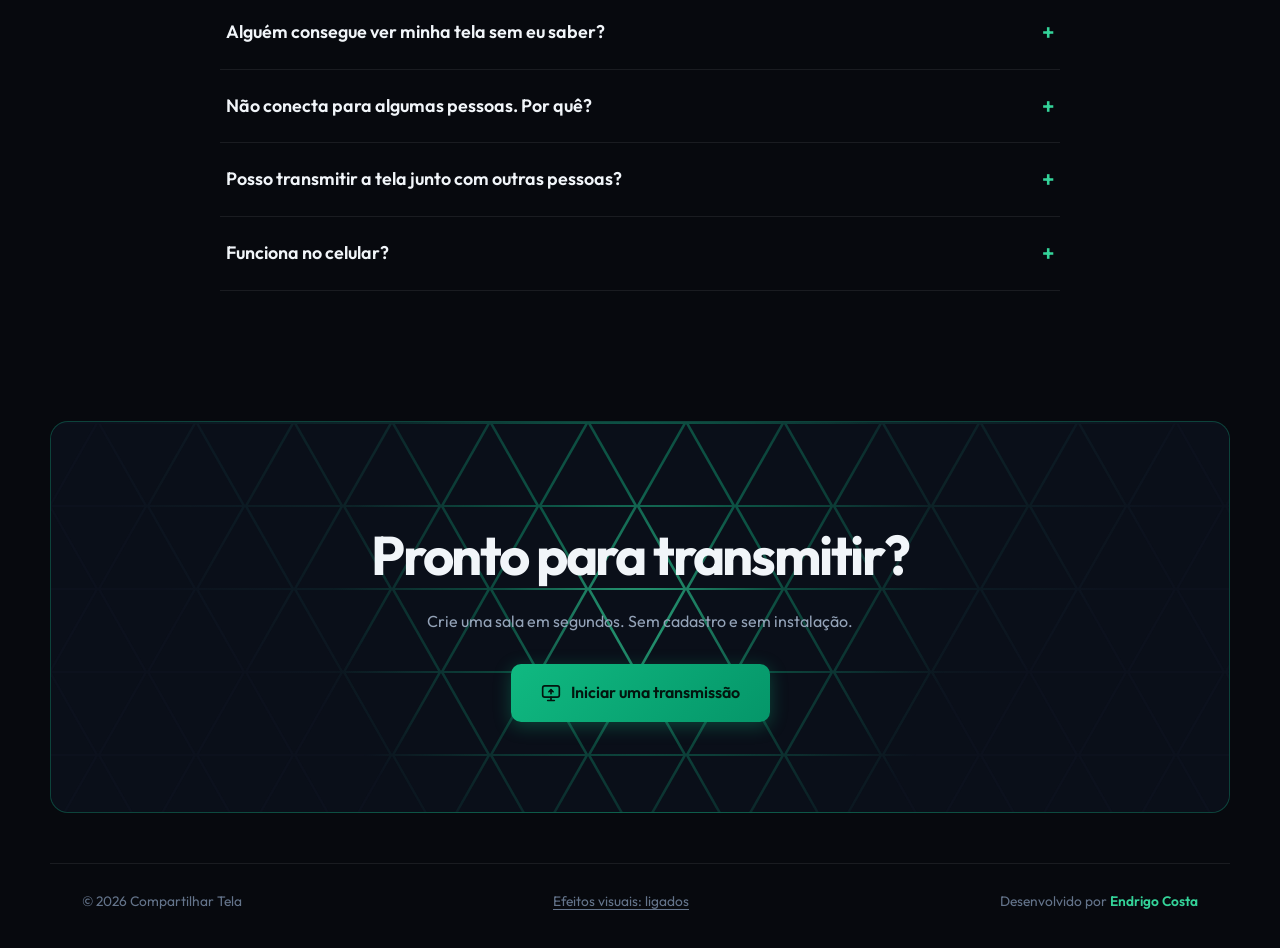
==== commit de4e4bd9: "SEO: informa a transmissão conjunta (até 4 telas) na descrição, palavras-chave, Open Graph, Twitter," ====
--- a/index.html
+++ b/index.html
@@ -13,8 +13,8 @@
     gtag('config', 'G-63S8B2FZT5', { page_location: location.origin + location.pathname });
   </script>
   <title>Compartilhar Tela Online com Áudio — Grátis, sem Instalar</title>
-  <meta name="description" content="Compartilhe a tela do computador com áudio em tempo real, direto no navegador. Grátis, sem cadastro e sem instalar. Até 10 espectadores, 1080p e 60 fps.">
-  <meta name="keywords" content="compartilhar tela, compartilhar tela online, compartilhar tela com áudio, transmitir tela, compartilhamento de tela grátis, compartilhar tela sem instalar, compartilhar tela navegador, WebRTC">
+  <meta name="description" content="Compartilhe a tela com áudio em tempo real, direto no navegador. Grátis, sem cadastro. Até 10 pessoas, 1080p, 60 fps e até 4 telas juntas na mesma sala.">
+  <meta name="keywords" content="compartilhar tela, compartilhar tela online, compartilhar tela com áudio, transmitir tela, compartilhamento de tela grátis, compartilhar tela sem instalar, compartilhar tela navegador, transmitir tela junto, tela dividida, várias telas ao mesmo tempo, compartilhar tela com várias pessoas, transmissão conjunta, WebRTC">
   <meta name="author" content="Endrigo Costa">
   <meta name="robots" content="index, follow, max-image-preview:large, max-snippet:-1, max-video-preview:-1">
   <link rel="canonical" href="https://endrigocostaluiz.github.io/compartilhar-tela/">
@@ -28,7 +28,7 @@
   <meta property="og:locale" content="pt_BR">
   <meta property="og:url" content="https://endrigocostaluiz.github.io/compartilhar-tela/">
   <meta property="og:title" content="Compartilhar Tela Online com Áudio — Grátis, sem Instalar">
-  <meta property="og:description" content="Mostre sua tela e o som do computador em tempo real, direto no navegador. Grátis, sem cadastro e para até 10 pessoas.">
+  <meta property="og:description" content="Mostre sua tela e o som do computador em tempo real, direto no navegador. Grátis, sem cadastro, para até 10 pessoas e com até 4 telas transmitindo juntas.">
   <meta property="og:image" content="https://endrigocostaluiz.github.io/compartilhar-tela/assets/og-image.png">
   <meta property="og:image:secure_url" content="https://endrigocostaluiz.github.io/compartilhar-tela/assets/og-image.png">
   <meta property="og:image:type" content="image/png">
@@ -39,7 +39,7 @@
   <!-- Twitter / X -->
   <meta name="twitter:card" content="summary_large_image">
   <meta name="twitter:title" content="Compartilhar Tela Online com Áudio — Grátis, sem Instalar">
-  <meta name="twitter:description" content="Mostre sua tela e o som do computador em tempo real, direto no navegador. Grátis, sem cadastro e para até 10 pessoas.">
+  <meta name="twitter:description" content="Mostre sua tela e o som do computador em tempo real, direto no navegador. Grátis, sem cadastro, para até 10 pessoas e com até 4 telas transmitindo juntas.">
   <meta name="twitter:image" content="https://endrigocostaluiz.github.io/compartilhar-tela/assets/og-image.png">
   <meta name="twitter:image:alt" content="Compartilhar Tela: transmissão de tela e áudio em tempo real no navegador">
 
@@ -80,7 +80,7 @@
       "name": "Compartilhar Tela",
       "url": "https://endrigocostaluiz.github.io/compartilhar-tela/",
       "inLanguage": "pt-BR",
-      "description": "Compartilhe a tela do computador com áudio em tempo real, direto no navegador. Grátis, sem cadastro e sem instalar, para até 10 espectadores.",
+      "description": "Compartilhe a tela do computador com áudio em tempo real, direto no navegador. Grátis, sem cadastro e sem instalar, para até 10 espectadores e com até 4 telas transmitindo juntas na mesma sala (tela dividida).",
       "applicationCategory": "MultimediaApplication",
       "applicationSubCategory": "Compartilhamento de tela",
       "operatingSystem": "Windows, macOS, Linux, ChromeOS (navegador)",
@@ -154,7 +154,7 @@
           "name": "Quantas pessoas podem assistir?",
           "acceptedAnswer": {
             "@type": "Answer",
-            "text": "Até 10. A qualidade é reduzida automaticamente quando a sala enche, para não sobrecarregar a conexão de quem transmite."
+            "text": "Até 10 pessoas na sala, incluindo quem transmite junto. A qualidade é reduzida automaticamente quando a sala enche, para não sobrecarregar a conexão de quem transmite."
           }
         },
         {
@@ -303,7 +303,7 @@
       <div class="v2-hero-txt so-home">
         <span class="v2-tag reveal">Transmissão de tela e áudio · WebRTC</span>
         <h1 class="reveal d1">Sua tela, na tela de quem você quiser. <span class="v2-acento">Em tempo real.</span></h1>
-        <p class="reveal d2">Compartilhe a tela do computador com áudio, direto no navegador: sem conta, sem instalação e sem servidor de vídeo. Escolha a qualidade, envie o link e transmita para até 10 pessoas.</p>
+        <p class="reveal d2">Compartilhe a tela do computador com áudio, direto no navegador: sem conta, sem instalação e sem servidor de vídeo. Escolha a qualidade, envie o link e transmita para até 10 pessoas, com até 4 telas transmitindo juntas na mesma sala.</p>
       </div>
 
       <div class="painel-wrap v2-cmd-wrap reveal d3" id="painel-wrap">
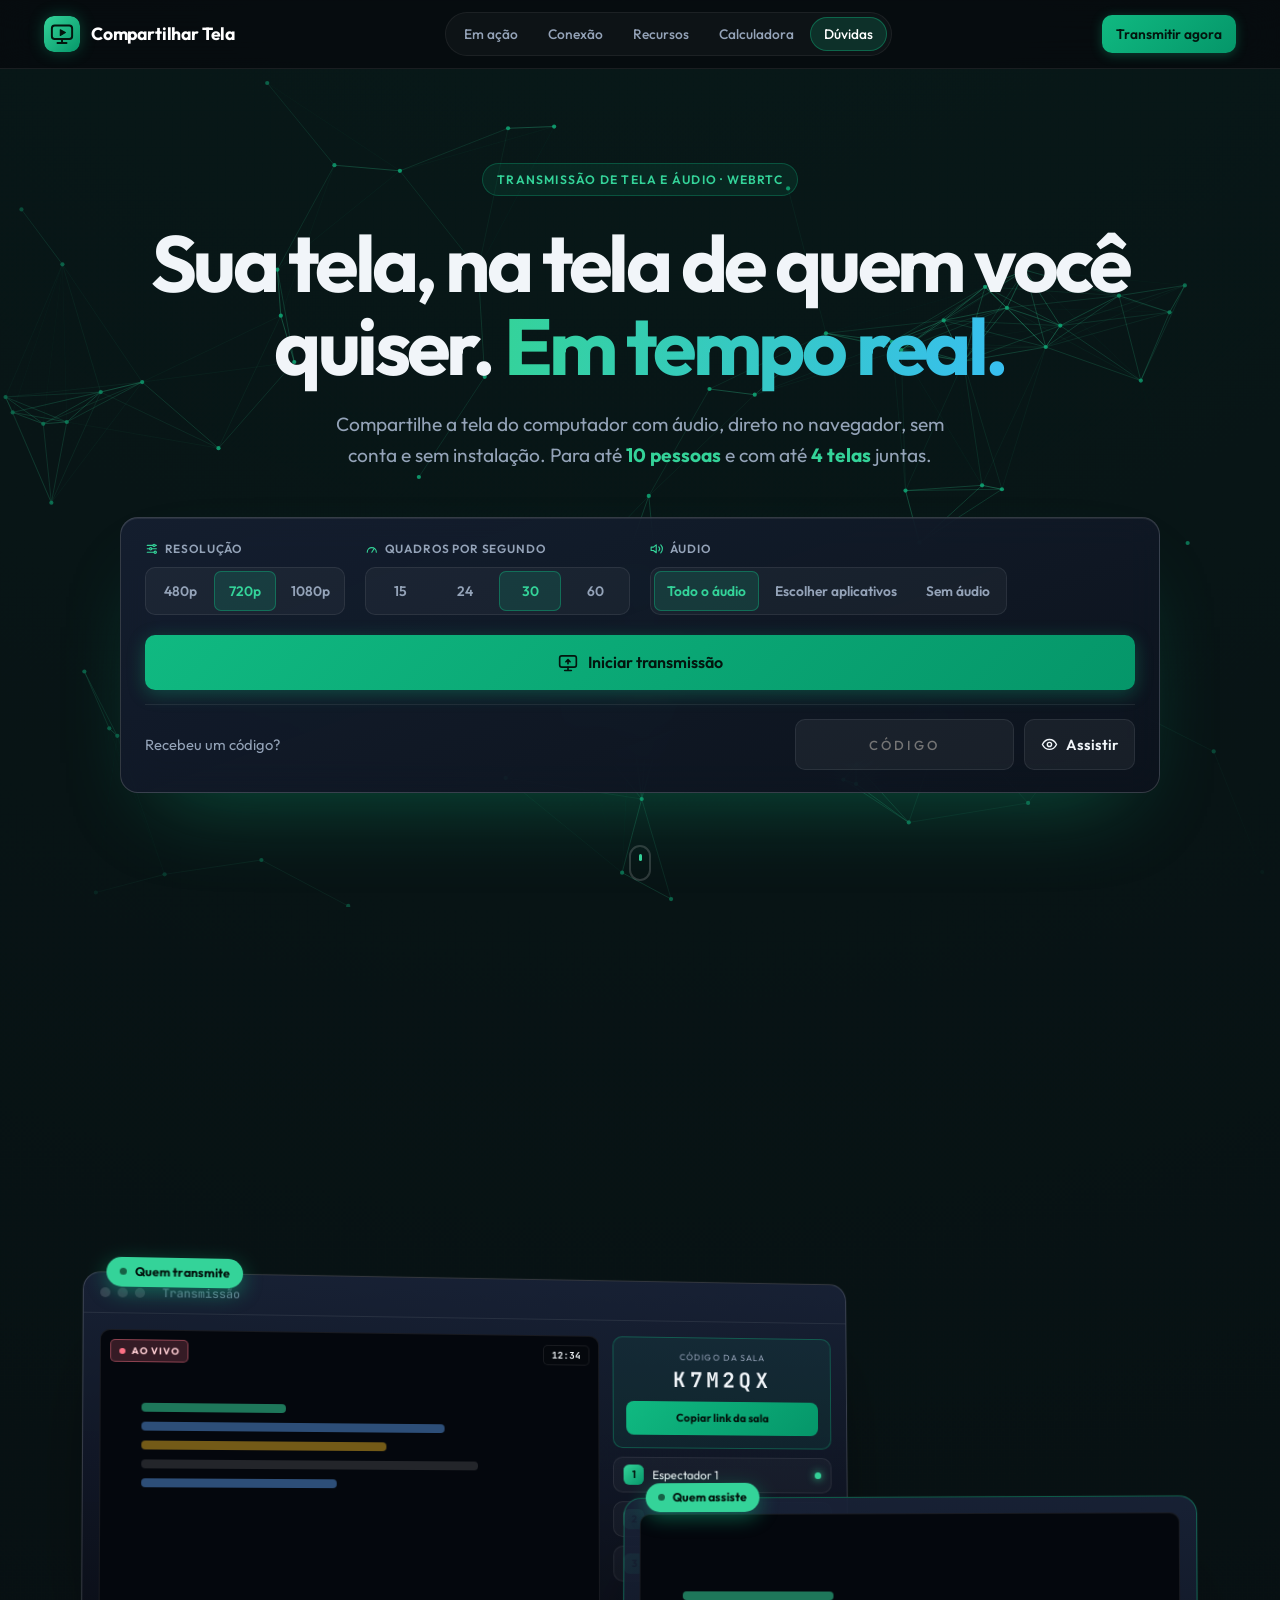
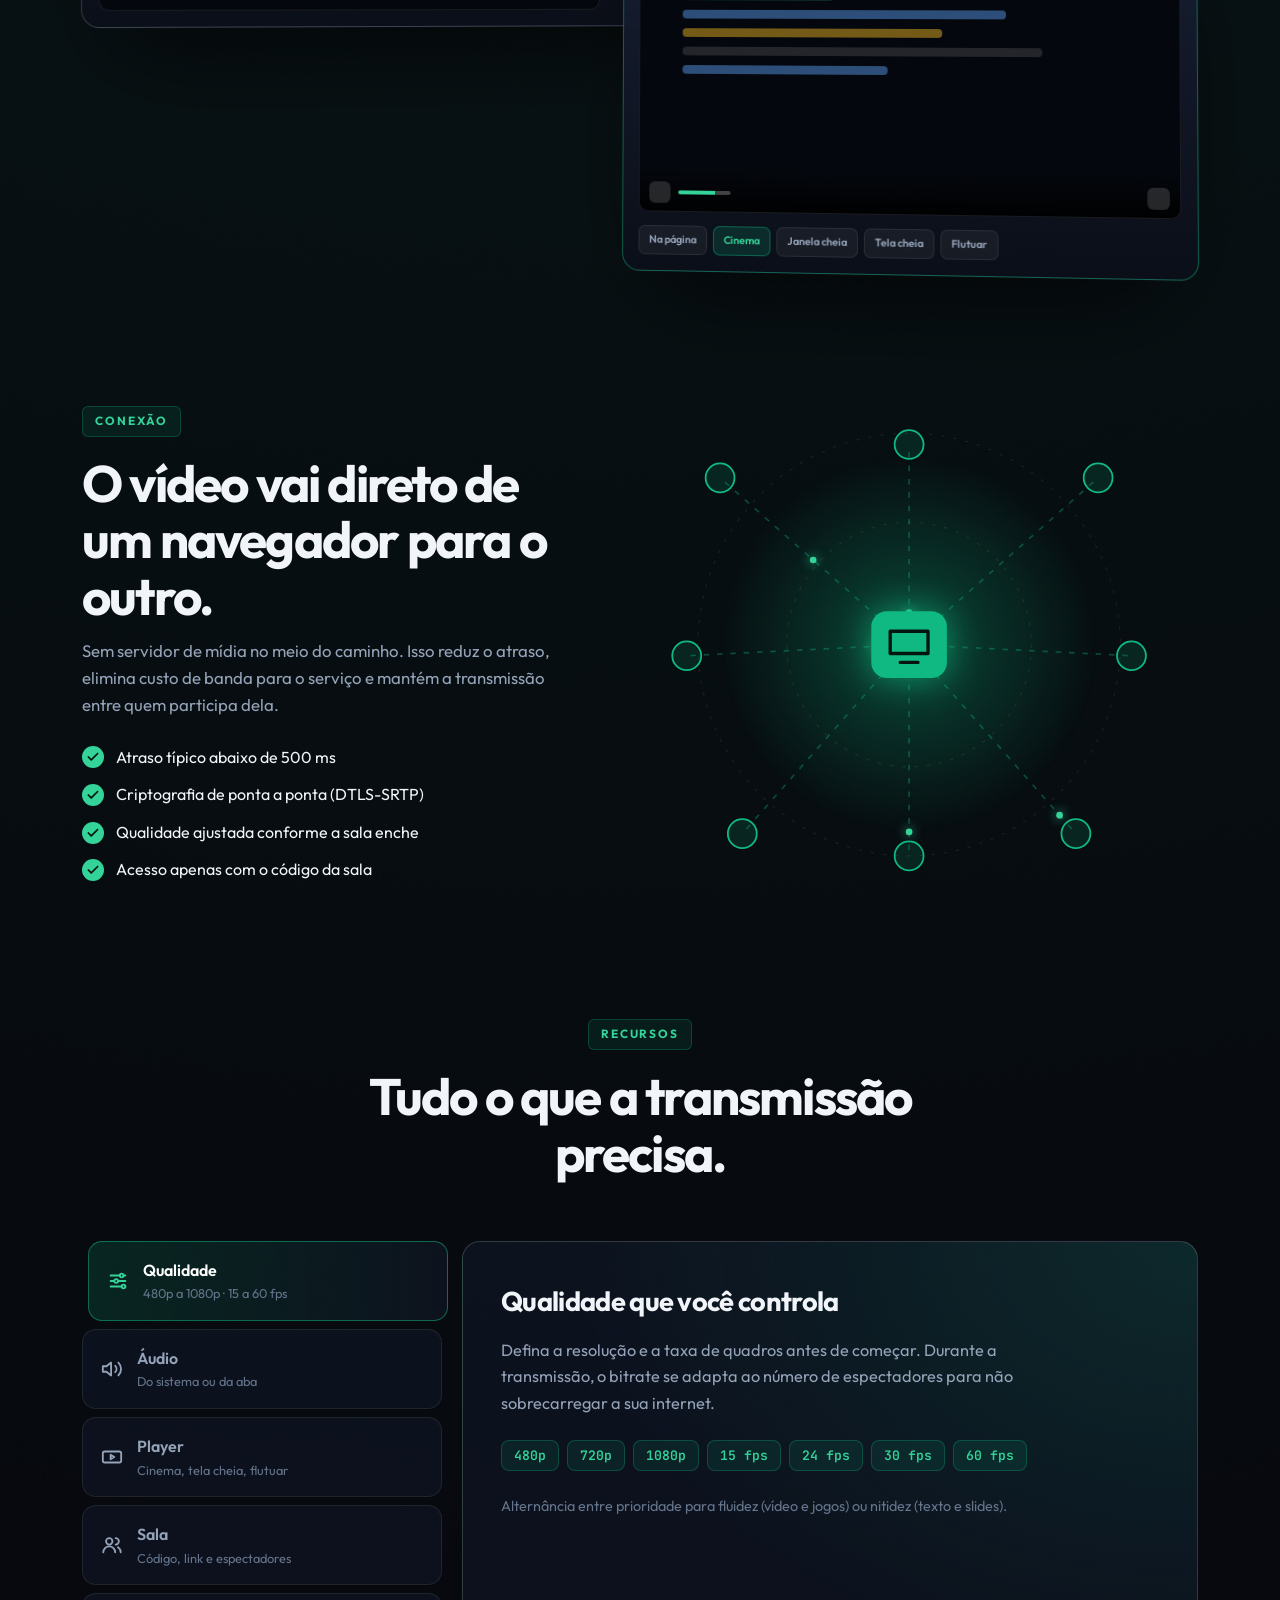
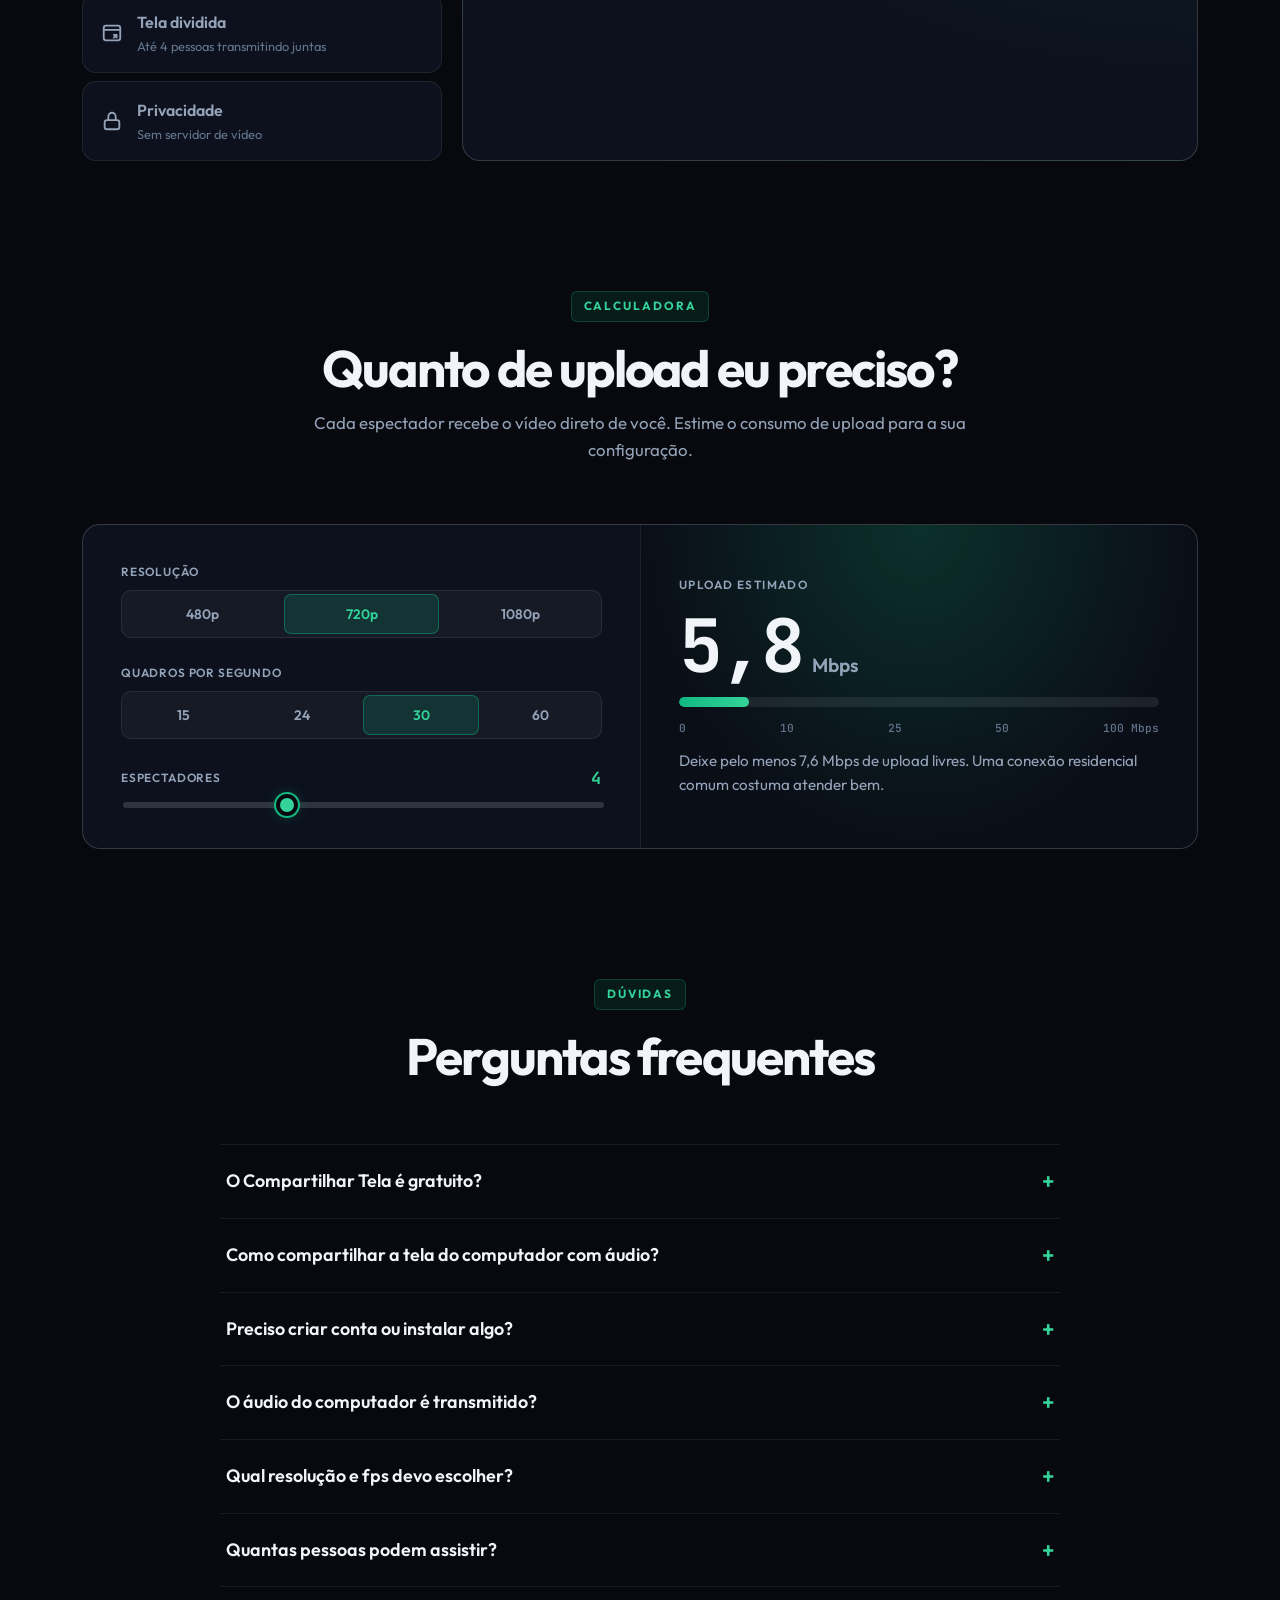
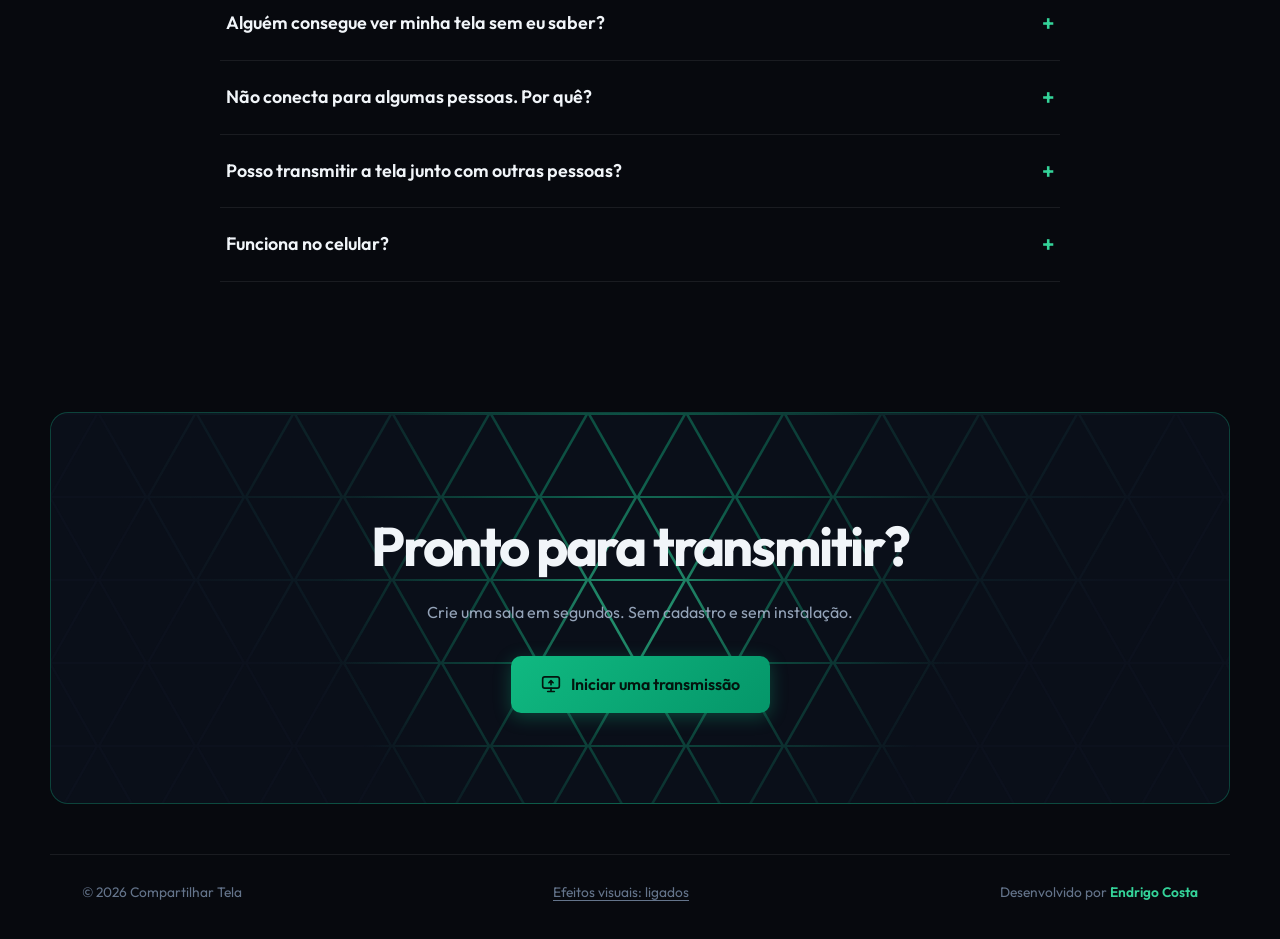
==== commit a68c6894: "Frase do topo: mais curta (2 linhas no desktop, até 3 no celular) com 10 pessoas e 4 telas em destaq" ====
--- a/index.html
+++ b/index.html
@@ -303,7 +303,7 @@
       <div class="v2-hero-txt so-home">
         <span class="v2-tag reveal">Transmissão de tela e áudio · WebRTC</span>
         <h1 class="reveal d1">Sua tela, na tela de quem você quiser. <span class="v2-acento">Em tempo real.</span></h1>
-        <p class="reveal d2">Compartilhe a tela do computador com áudio, direto no navegador: sem conta, sem instalação e sem servidor de vídeo. Escolha a qualidade, envie o link e transmita para até 10 pessoas, com até 4 telas transmitindo juntas na mesma sala.</p>
+        <p class="reveal d2">Compartilhe a tela do computador com áudio, direto no navegador, sem conta e sem instalação. Para até <b>10 pessoas</b> e com até <b>4 telas</b> juntas.</p>
       </div>
 
       <div class="painel-wrap v2-cmd-wrap reveal d3" id="painel-wrap">
--- a/home.css
+++ b/home.css
@@ -29,7 +29,8 @@
 .v2-hero h1 { font-size: clamp(2.5rem, 6.2vw, 5rem); font-weight: 700; line-height: 1.04; letter-spacing: -.045em; margin: 26px 0 22px; }
 .v2-acento { background: linear-gradient(100deg, var(--em2), #38bdf8, var(--em2)); background-size: 220% 100%; -webkit-background-clip: text; background-clip: text; color: transparent; animation: gradmove 7s linear infinite; }
 @keyframes gradmove { to { background-position: 220% 0; } }
-.v2-hero-txt p { max-width: 640px; margin: 0 auto; color: var(--mut); font-size: 1.15rem; }
+.v2-hero-txt p { max-width: 860px; margin: 0 auto; color: var(--mut); font-size: clamp(.9rem, .75rem + .6vw, 1.2rem); text-wrap: balance; }
+.v2-hero-txt p b { color: var(--em2); font-weight: 700; }
 .v2-cmd-wrap { width: 100%; max-width: 1040px; margin-top: 46px; text-align: left; }
 .v2-cmd-wrap .painel { padding: 22px 24px; border-radius: var(--r-xl); box-shadow: 0 40px 90px -40px rgba(16,185,129,.4), inset 0 1px 0 rgba(255,255,255,.08); }
 .v2-cmd { gap: 14px; }
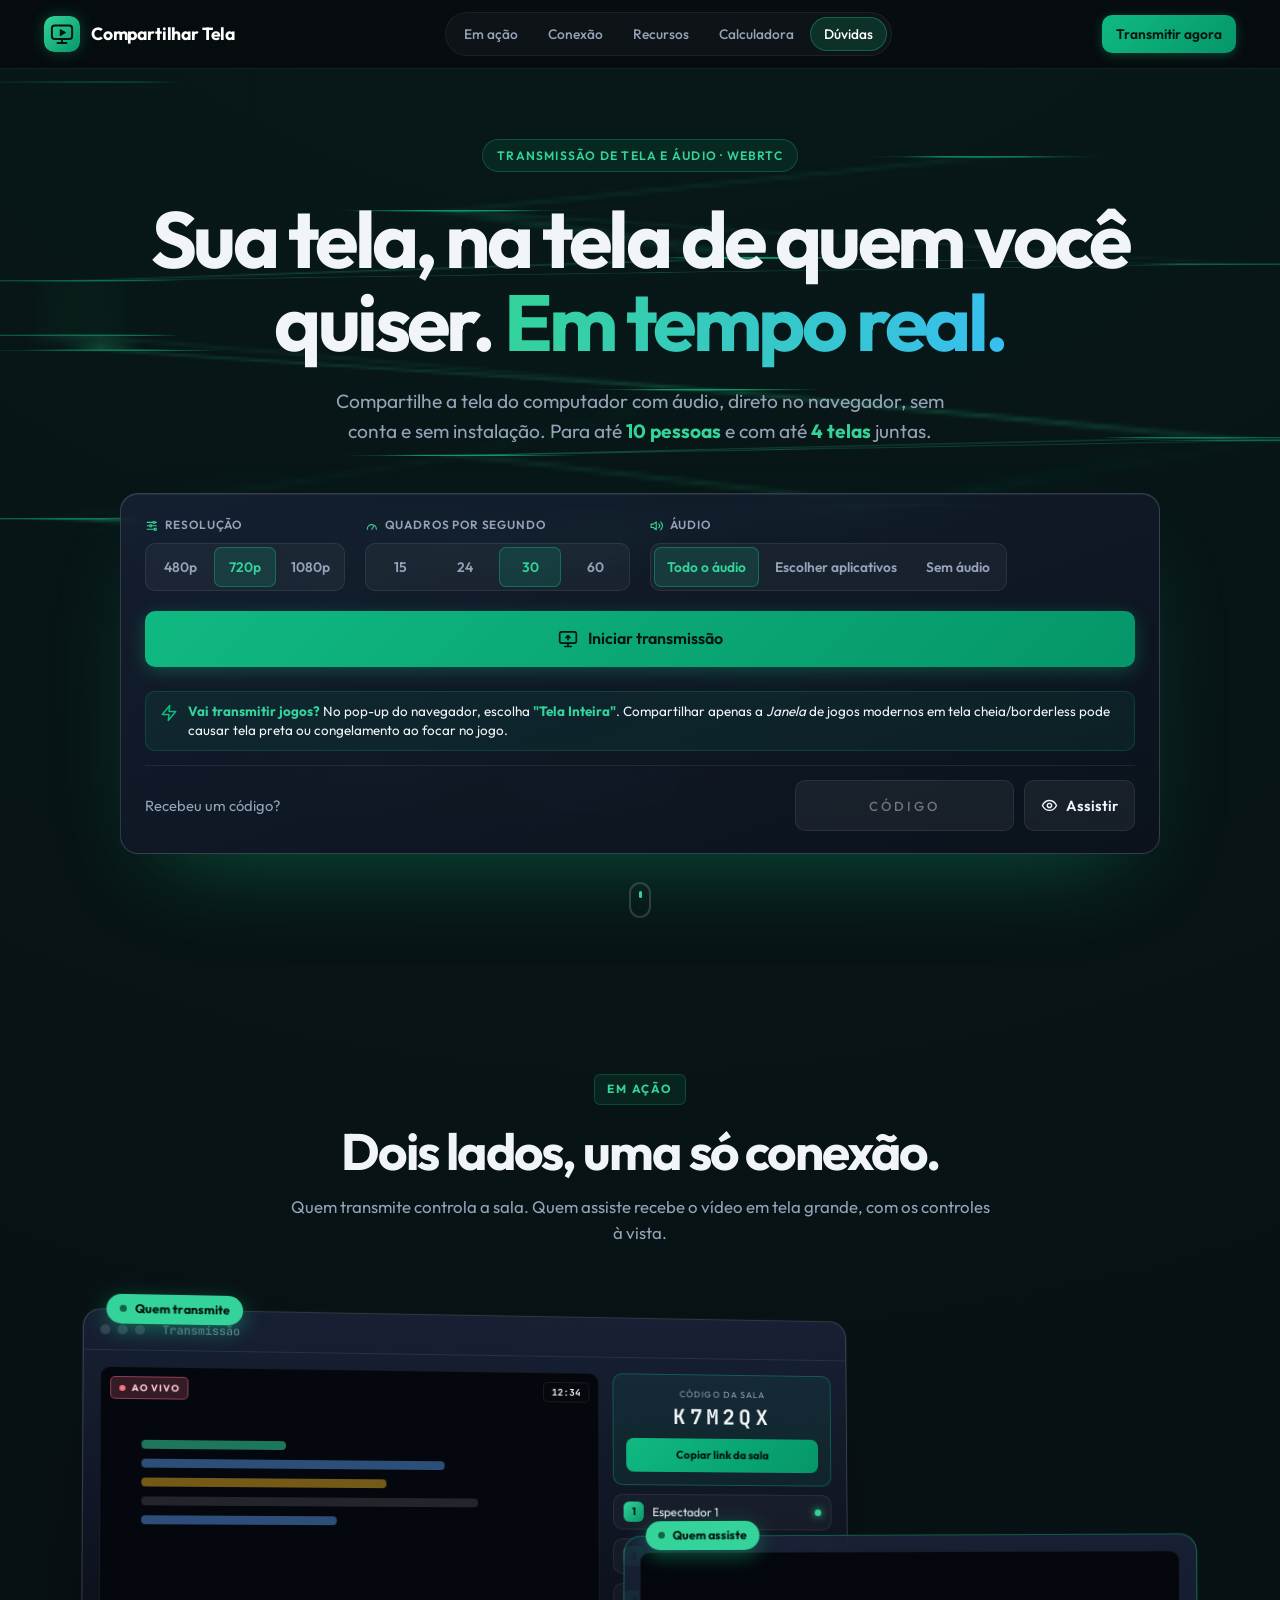
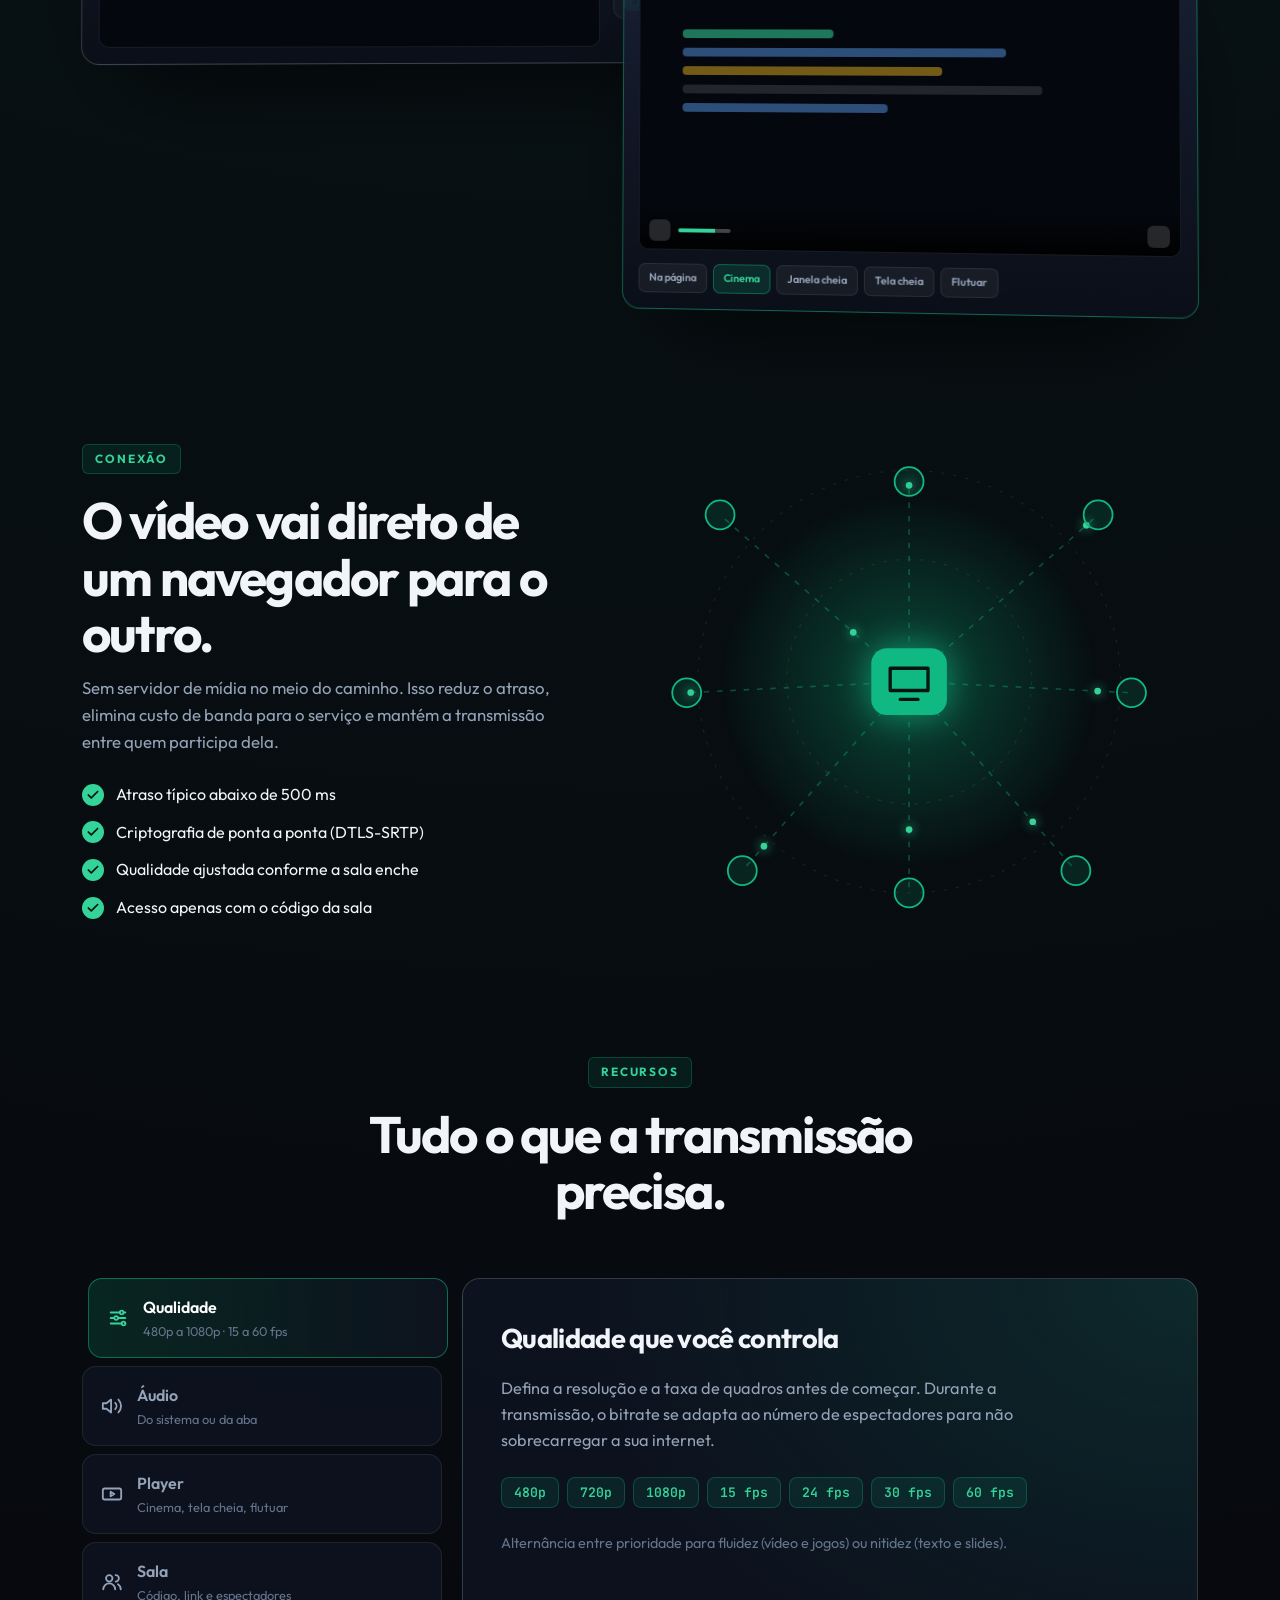
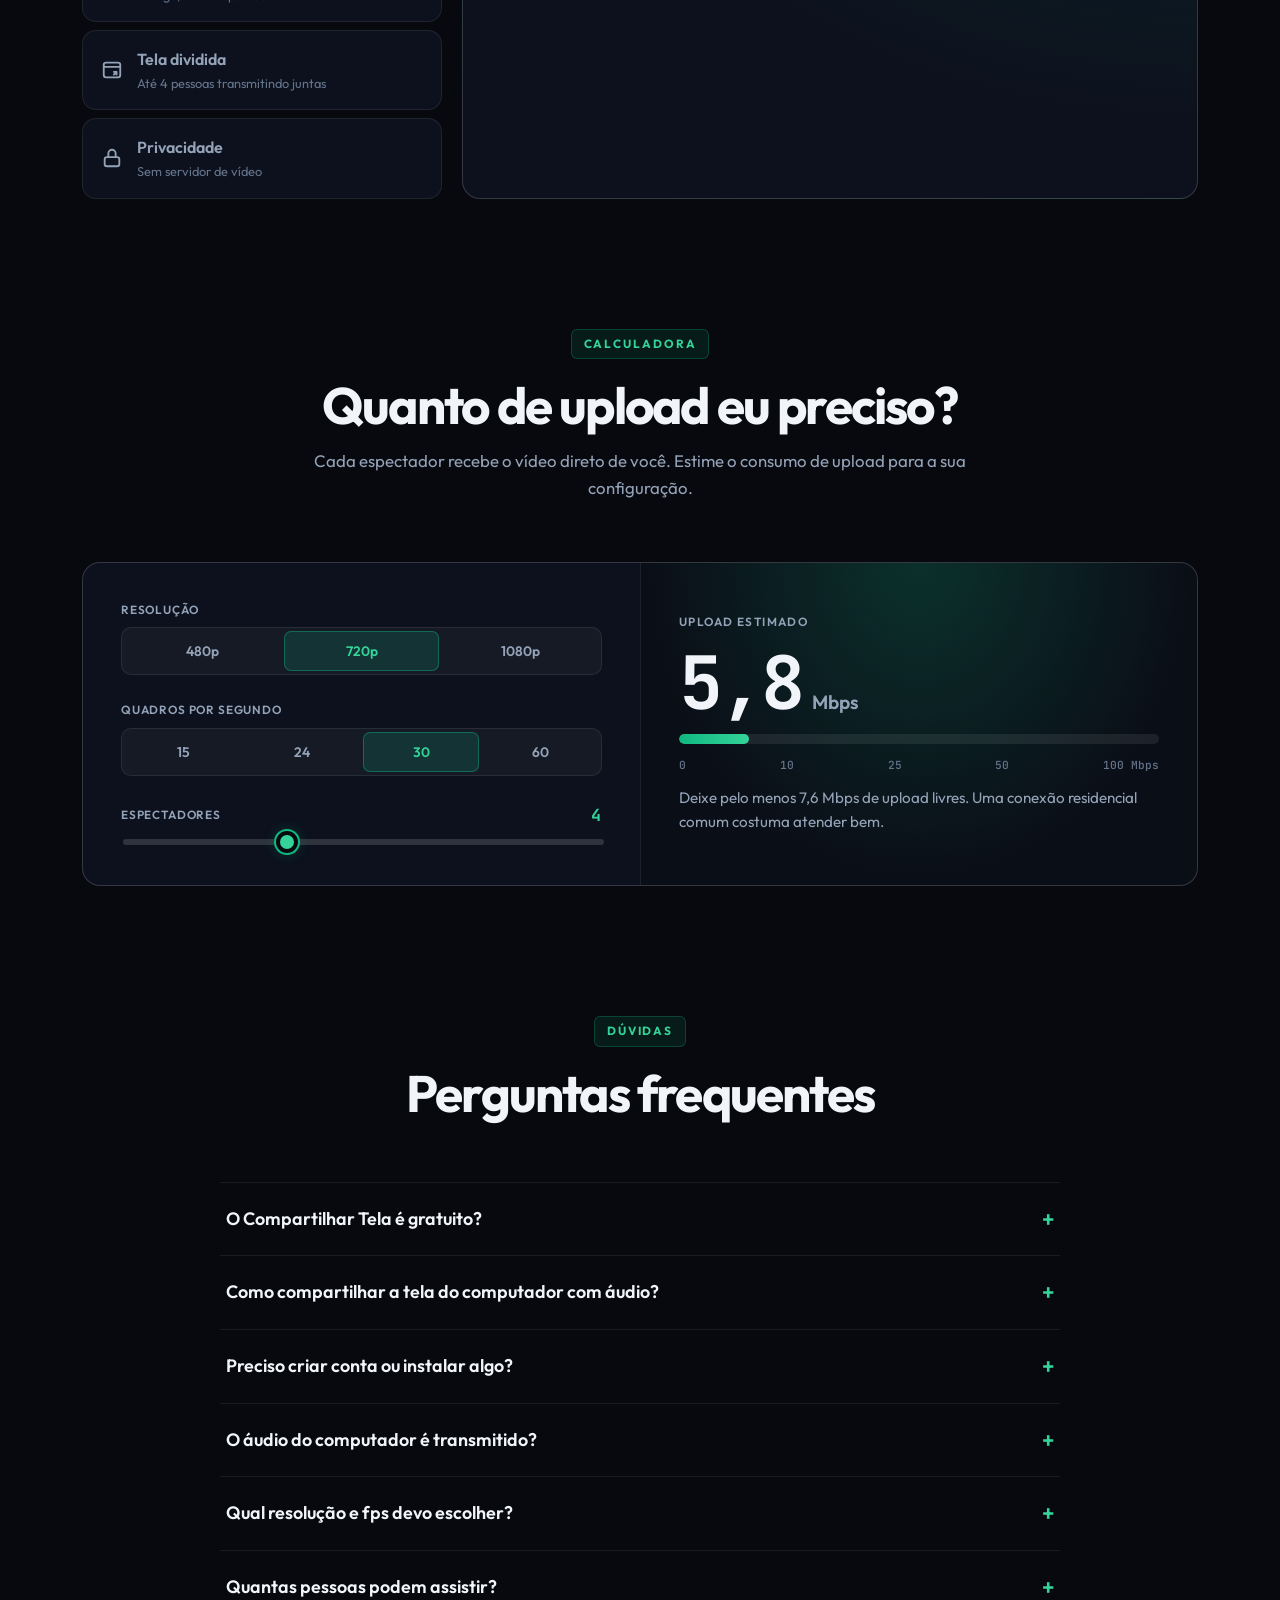
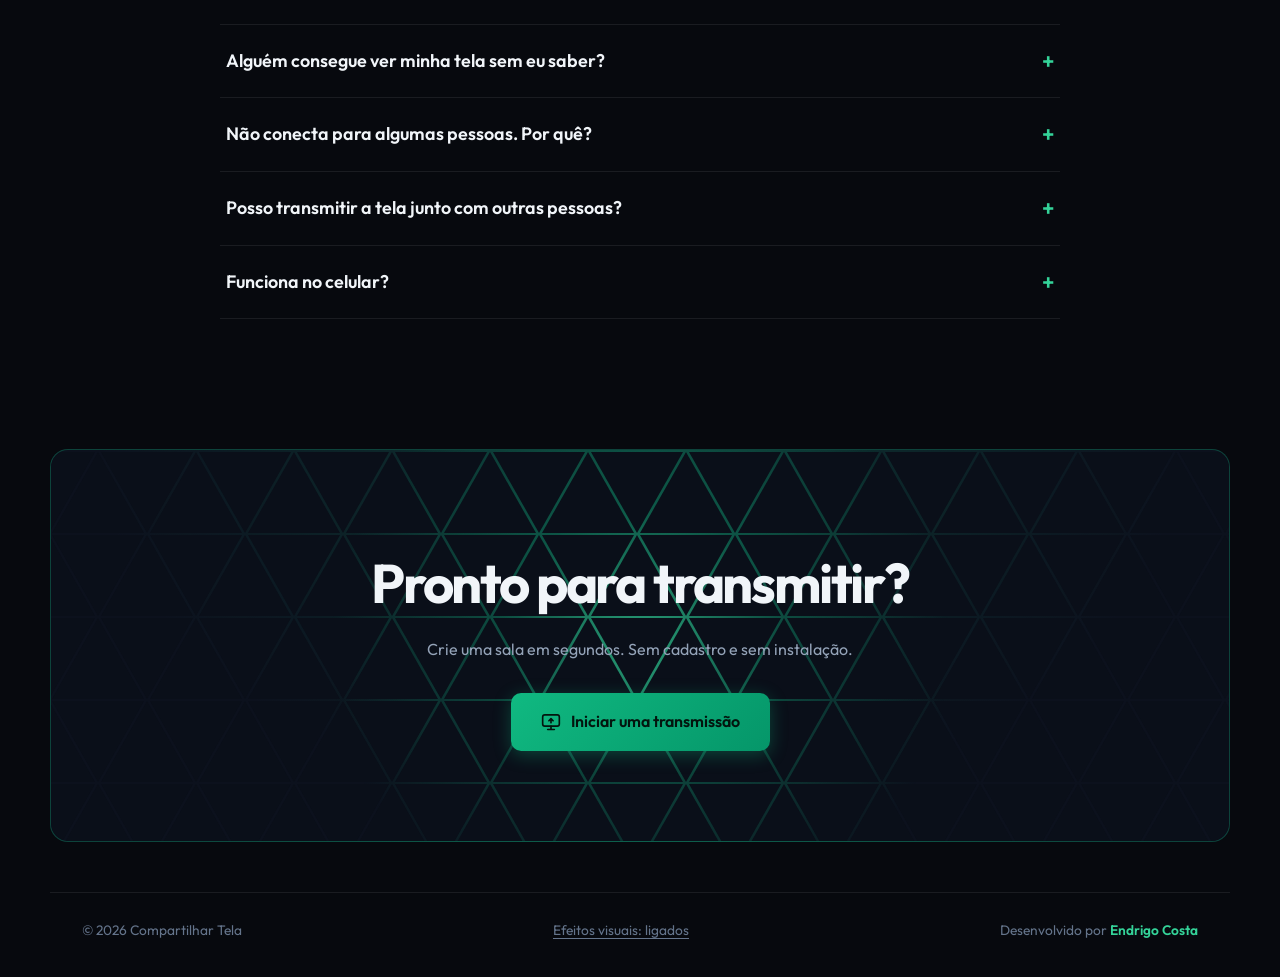
==== commit 2ebabc53: "Dicas para jogos (tela inteira vs janela) e icone '?' com tooltip nos botoes de transmissao" ====
--- a/index.html
+++ b/index.html
@@ -370,6 +370,10 @@
               </div>
             </div>
             <p class="dica" id="dica-qualidade"></p>
+            <div class="dica-jogos" id="dica-jogos">
+              <svg class="ic"><use href="#i-zap"/></svg>
+              <span><b>Vai transmitir jogos?</b> No pop-up do navegador, escolha <b>"Tela Inteira"</b>. Compartilhar apenas a <i>Janela</i> de jogos modernos em tela cheia/borderless pode causar tela preta ou congelamento ao focar no jogo.</span>
+            </div>
             <div class="v2-entrar">
               <span>Recebeu um código?</span>
               <form id="form-assistir">
@@ -394,6 +398,16 @@
                   <span class="tag tag-tempo mono" id="host-tempo">00:00</span>
                   <span class="tag tag-res mono" id="host-res"></span>
                   <span class="tag tag-rede" id="host-rede">Rede estável</span>
+                </div>
+                <div class="aviso-banner aviso-janela" id="aviso-janela" hidden>
+                  <div class="aviso-banner-corpo">
+                    <svg class="ic"><use href="#i-alert"/></svg>
+                    <div>
+                      <strong>Você está compartilhando uma Janela individual</strong>
+                      <p>Se for jogar e a imagem congelar ou ficar preta ao focar no jogo, use o botão <b>Trocar tela / janela</b> abaixo e escolha <b>"Tela Inteira"</b>.</p>
+                    </div>
+                  </div>
+                  <button type="button" class="btn-fechar-aviso" id="btn-fechar-aviso-janela" title="Dispensar aviso">×</button>
                 </div>
                 <div class="audio-info" id="audio-info">
                   <span class="rot"><svg class="ic"><use href="#i-volume"/></svg>Áudio enviado</span>
@@ -438,11 +452,46 @@
                     </div>
                   </div>
                   <div class="host-botoes">
-                    <button id="btn-trocar" class="btn" title="Escolher outra tela, janela ou aba sem encerrar a transmissão"><svg class="ic"><use href="#i-swap"/></svg>Trocar tela / janela</button>
-                    <button id="btn-repasse" class="btn" title="Com mais de 3 espectadores, os demais recebem a imagem repassada por outro espectador. Seu PC codifica menos vezes e o FPS do jogo sofre menos."><svg class="ic"><use href="#i-users"/></svg><span>Repasse entre espectadores: ligado</span></button>
-                    <button id="btn-co" class="btn desligado" title="Permite que até 3 espectadores (cada um aprovado por você) transmitam a tela deles junto com a sua, em tela dividida de até 4 telas. Desligado, ninguém vê essa opção."><svg class="ic"><use href="#i-share"/></svg><span>Transmissão conjunta: desligada</span></button>
-                    <button id="btn-auto" class="btn" title="Reduz a qualidade sozinho quando a internet piora e volta ao que você escolheu quando estabiliza"><svg class="ic"><use href="#i-zap"/></svg><span>Ajuste automático: ligado</span></button>
-                    <button id="btn-audio-host" class="btn" title="Liga ou desliga o áudio enviado"><svg class="ic"><use href="#i-volume"/></svg><span>Áudio ligado</span></button>
+                    <button id="btn-trocar" class="btn" type="button">
+                      <svg class="ic"><use href="#i-swap"/></svg>
+                      <span>Trocar tela / janela</span>
+                      <span class="btn-dica" tabindex="0" role="button" aria-label="Ajuda sobre Trocar tela / janela">
+                        <span class="btn-dica-ico">?</span>
+                        <span class="btn-dica-balao"><b>Trocar tela / janela:</b> escolha outra tela inteira, janela ou aba sem reiniciar a sala.<br><i>Dica para jogos: prefira sempre Tela Inteira para evitar travamentos.</i></span>
+                      </span>
+                    </button>
+                    <button id="btn-repasse" class="btn" type="button">
+                      <svg class="ic"><use href="#i-users"/></svg>
+                      <span>Repasse entre espectadores: ligado</span>
+                      <span class="btn-dica" tabindex="0" role="button" aria-label="Ajuda sobre Repasse entre espectadores">
+                        <span class="btn-dica-ico">?</span>
+                        <span class="btn-dica-balao"><b>Repasse entre espectadores:</b> com 4 ou mais espectadores, eles retransmitem entre si. Seu computador codifica menos vezes, poupando seu processador e mantendo os FPS do seu jogo.</span>
+                      </span>
+                    </button>
+                    <button id="btn-co" class="btn desligado" type="button">
+                      <svg class="ic"><use href="#i-share"/></svg>
+                      <span>Transmissão conjunta: desligada</span>
+                      <span class="btn-dica" tabindex="0" role="button" aria-label="Ajuda sobre Transmissão conjunta">
+                        <span class="btn-dica-ico">?</span>
+                        <span class="btn-dica-balao"><b>Transmissão conjunta:</b> permite que até 3 espectadores peçam para transmitir a tela deles junto com a sua (em tela dividida de até 4 telas). Cada pedido precisa da sua aprovação.</span>
+                      </span>
+                    </button>
+                    <button id="btn-auto" class="btn" type="button">
+                      <svg class="ic"><use href="#i-zap"/></svg>
+                      <span>Ajuste automático: ligado</span>
+                      <span class="btn-dica" tabindex="0" role="button" aria-label="Ajuda sobre Ajuste automático">
+                        <span class="btn-dica-ico">?</span>
+                        <span class="btn-dica-balao"><b>Ajuste automático:</b> reduz a qualidade sozinho quando a internet oscilar para não travar a live, e volta ao máximo quando a rede estabilizar.</span>
+                      </span>
+                    </button>
+                    <button id="btn-audio-host" class="btn" type="button">
+                      <svg class="ic"><use href="#i-volume"/></svg>
+                      <span>Áudio ligado</span>
+                      <span class="btn-dica" tabindex="0" role="button" aria-label="Ajuda sobre Áudio da transmissão">
+                        <span class="btn-dica-ico">?</span>
+                        <span class="btn-dica-balao"><b>Áudio enviado:</b> liga ou silencia o som que você está transmitindo a qualquer momento durante a live.</span>
+                      </span>
+                    </button>
                   </div>
                 </div>
               </div>
--- a/style.css
+++ b/style.css
@@ -465,10 +465,176 @@
 .host-ajustes .grupo { min-width: 0; }
 .host-ajustes .seg button { padding: 8px 4px; font-size: .82rem; }
 .host-botoes { display: flex; flex-wrap: wrap; gap: 10px; }
-.host-botoes .btn { flex: 1 1 auto; }
+.host-botoes .btn { flex: 1 1 auto; position: relative; justify-content: flex-start; gap: 8px; padding-right: 12px; }
 .host-botoes .btn:disabled { opacity: .55; }
+.host-botoes .btn > span:first-of-type { flex: 1 1 auto; text-align: left; }
 #btn-audio-host.desligado { color: #fcd34d; border-color: rgba(251,191,36,.45); background: rgba(251,191,36,.1); }
 @media (max-width: 760px) { .host-ajustes { grid-template-columns: 1fr; } }
+
+/* Ícone de dica '?' nos botões com tooltip explicativo */
+.btn-dica {
+  position: relative;
+  display: inline-flex;
+  align-items: center;
+  justify-content: center;
+  margin-left: auto;
+  flex: none;
+  cursor: help;
+  outline: none;
+  padding: 3px;
+}
+.btn-dica-ico {
+  width: 18px;
+  height: 18px;
+  border-radius: 50%;
+  display: inline-flex;
+  align-items: center;
+  justify-content: center;
+  font-size: 11px;
+  font-weight: 700;
+  line-height: 1;
+  color: var(--mut);
+  background: rgba(255, 255, 255, 0.08);
+  border: 1px solid rgba(255, 255, 255, 0.18);
+  transition: all 0.2s ease;
+  user-select: none;
+}
+.btn-dica:hover .btn-dica-ico,
+.btn-dica:focus-visible .btn-dica-ico {
+  color: #fff;
+  background: var(--em, #10b981);
+  border-color: var(--em, #10b981);
+  box-shadow: 0 0 10px rgba(16, 185, 129, 0.4);
+}
+.btn-dica-balao {
+  position: absolute;
+  bottom: calc(100% + 10px);
+  right: -8px;
+  background: #111827;
+  color: #e5e7eb;
+  border: 1px solid rgba(255, 255, 255, 0.16);
+  border-radius: var(--r-md, 8px);
+  padding: 10px 14px;
+  font-size: 0.8rem;
+  line-height: 1.45;
+  font-weight: 400;
+  width: max-content;
+  max-width: 280px;
+  white-space: normal;
+  text-align: left;
+  box-shadow: 0 10px 30px rgba(0, 0, 0, 0.6), 0 2px 8px rgba(0, 0, 0, 0.4);
+  opacity: 0;
+  visibility: hidden;
+  transform: translateY(6px);
+  transition: opacity 0.2s ease, transform 0.2s ease, visibility 0.2s;
+  pointer-events: none;
+  z-index: 1000;
+}
+.btn-dica-balao strong,
+.btn-dica-balao b {
+  color: #fff;
+  font-weight: 600;
+}
+.btn-dica-balao i {
+  color: #a7f3d0;
+  font-style: normal;
+}
+.btn-dica-balao::after {
+  content: '';
+  position: absolute;
+  top: 100%;
+  right: 12px;
+  border: 6px solid transparent;
+  border-top-color: #111827;
+}
+.btn-dica:hover .btn-dica-balao,
+.btn-dica:focus-visible .btn-dica-balao {
+  opacity: 1;
+  visibility: visible;
+  transform: translateY(0);
+}
+
+/* Aviso de captura de janela (jogos/borderless) */
+.aviso-banner {
+  display: flex;
+  align-items: flex-start;
+  justify-content: space-between;
+  gap: 12px;
+  padding: 12px 16px;
+  border-radius: var(--r-md);
+  margin-top: 12px;
+  background: rgba(251, 191, 36, 0.12);
+  border: 1px solid rgba(251, 191, 36, 0.38);
+  color: #fef3c7;
+  font-size: .86rem;
+  line-height: 1.45;
+  animation: surge .25s ease;
+}
+.aviso-banner[hidden] { display: none; }
+.aviso-banner-corpo {
+  display: flex;
+  align-items: flex-start;
+  gap: 12px;
+  flex: 1;
+}
+.aviso-banner .ic {
+  flex: none;
+  width: 20px;
+  height: 20px;
+  color: #fbbf24;
+  margin-top: 2px;
+}
+.aviso-banner strong {
+  display: block;
+  color: #fbbf24;
+  font-weight: 600;
+  margin-bottom: 2px;
+}
+.aviso-banner p {
+  margin: 0;
+  color: #fef3c7;
+}
+.btn-fechar-aviso {
+  background: none;
+  border: none;
+  color: #fbbf24;
+  font-size: 1.3rem;
+  line-height: 1;
+  cursor: pointer;
+  padding: 2px 6px;
+  border-radius: 4px;
+  opacity: .8;
+  transition: opacity .15s, background .15s;
+}
+.btn-fechar-aviso:hover {
+  opacity: 1;
+  background: rgba(251, 191, 36, 0.2);
+}
+
+/* Dica para jogos na tela inicial */
+.dica-jogos {
+  display: flex;
+  align-items: flex-start;
+  gap: 10px;
+  padding: 10px 14px;
+  border-radius: var(--r-md);
+  background: rgba(16, 185, 129, 0.08);
+  border: 1px solid rgba(16, 185, 129, 0.2);
+  color: var(--txt);
+  font-size: .84rem;
+  line-height: 1.45;
+  margin-top: 10px;
+}
+.dica-jogos .ic {
+  flex: none;
+  color: var(--em);
+  width: 18px;
+  height: 18px;
+  margin-top: 2px;
+}
+.dica-jogos b {
+  color: var(--em2);
+}
 
 /* Estado da rede de quem transmite */
 .tag-rede { bottom: 12px; right: 12px; color: var(--em2); }
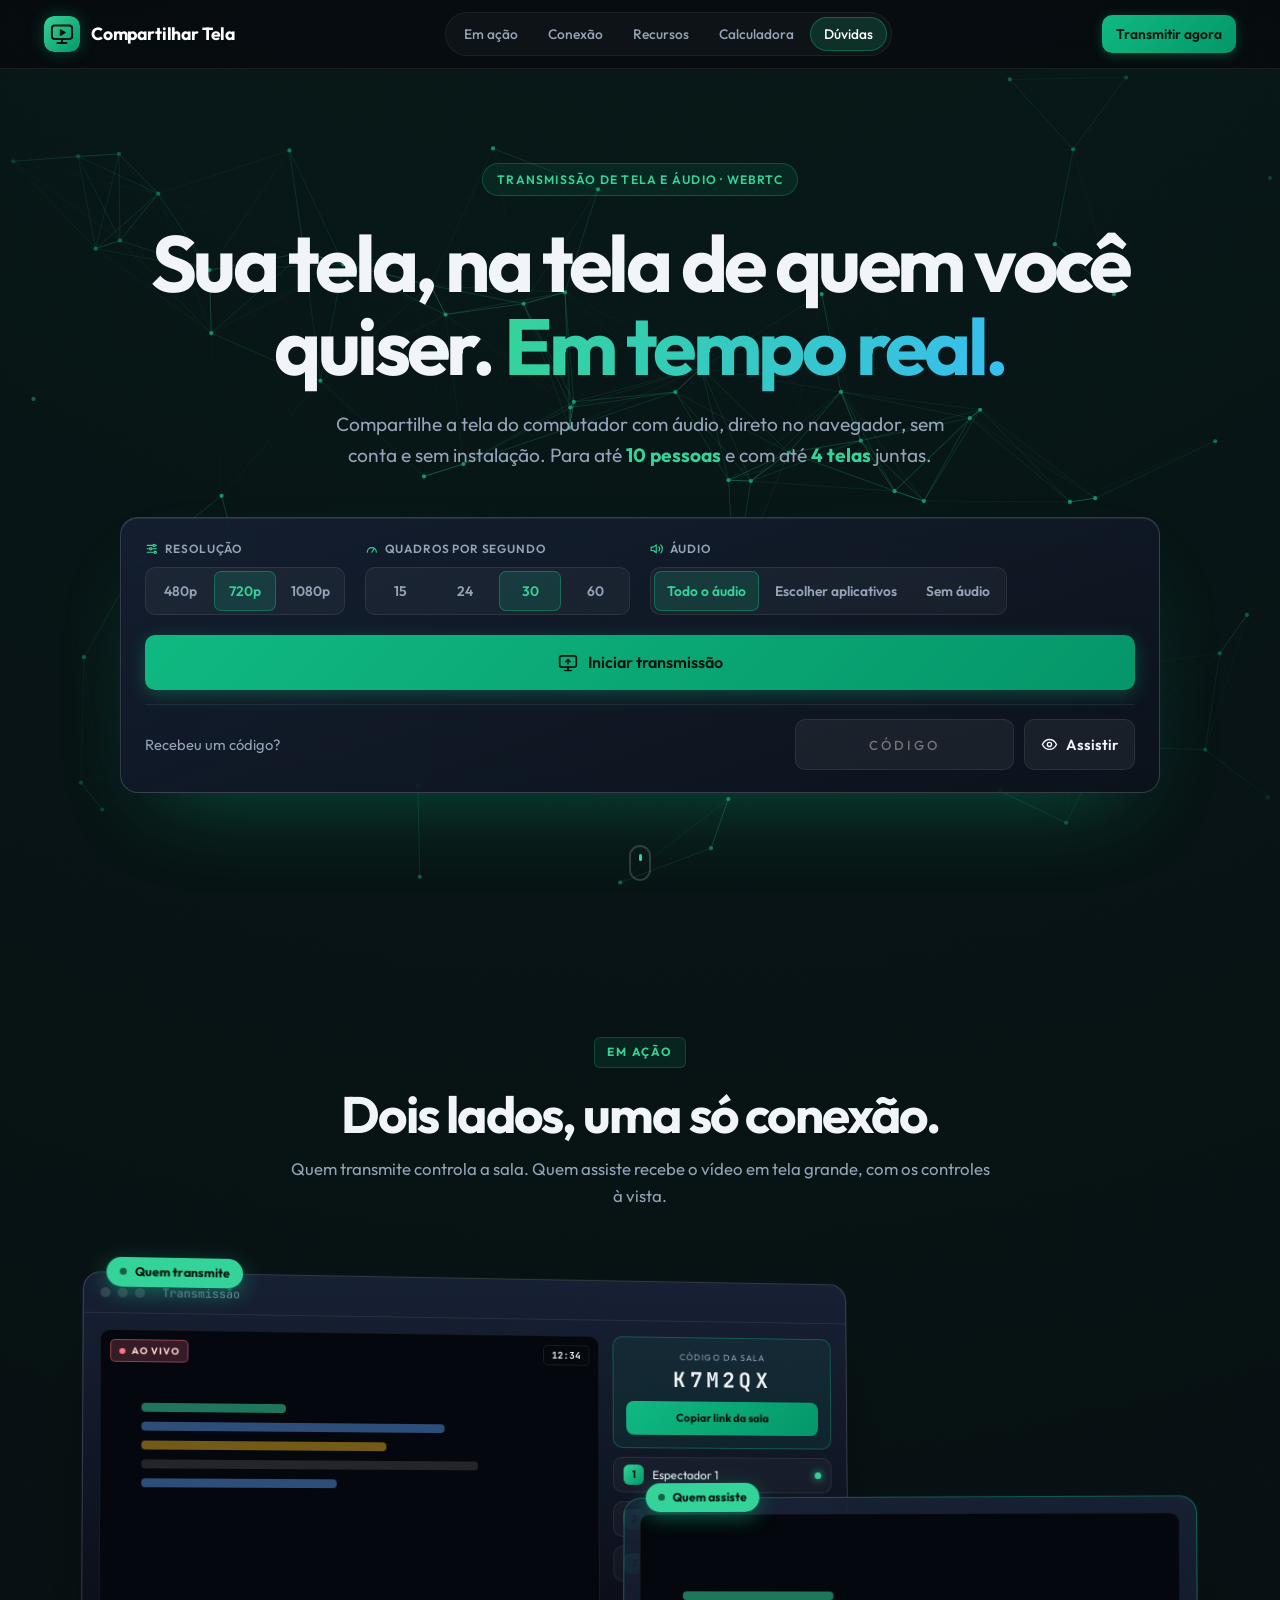
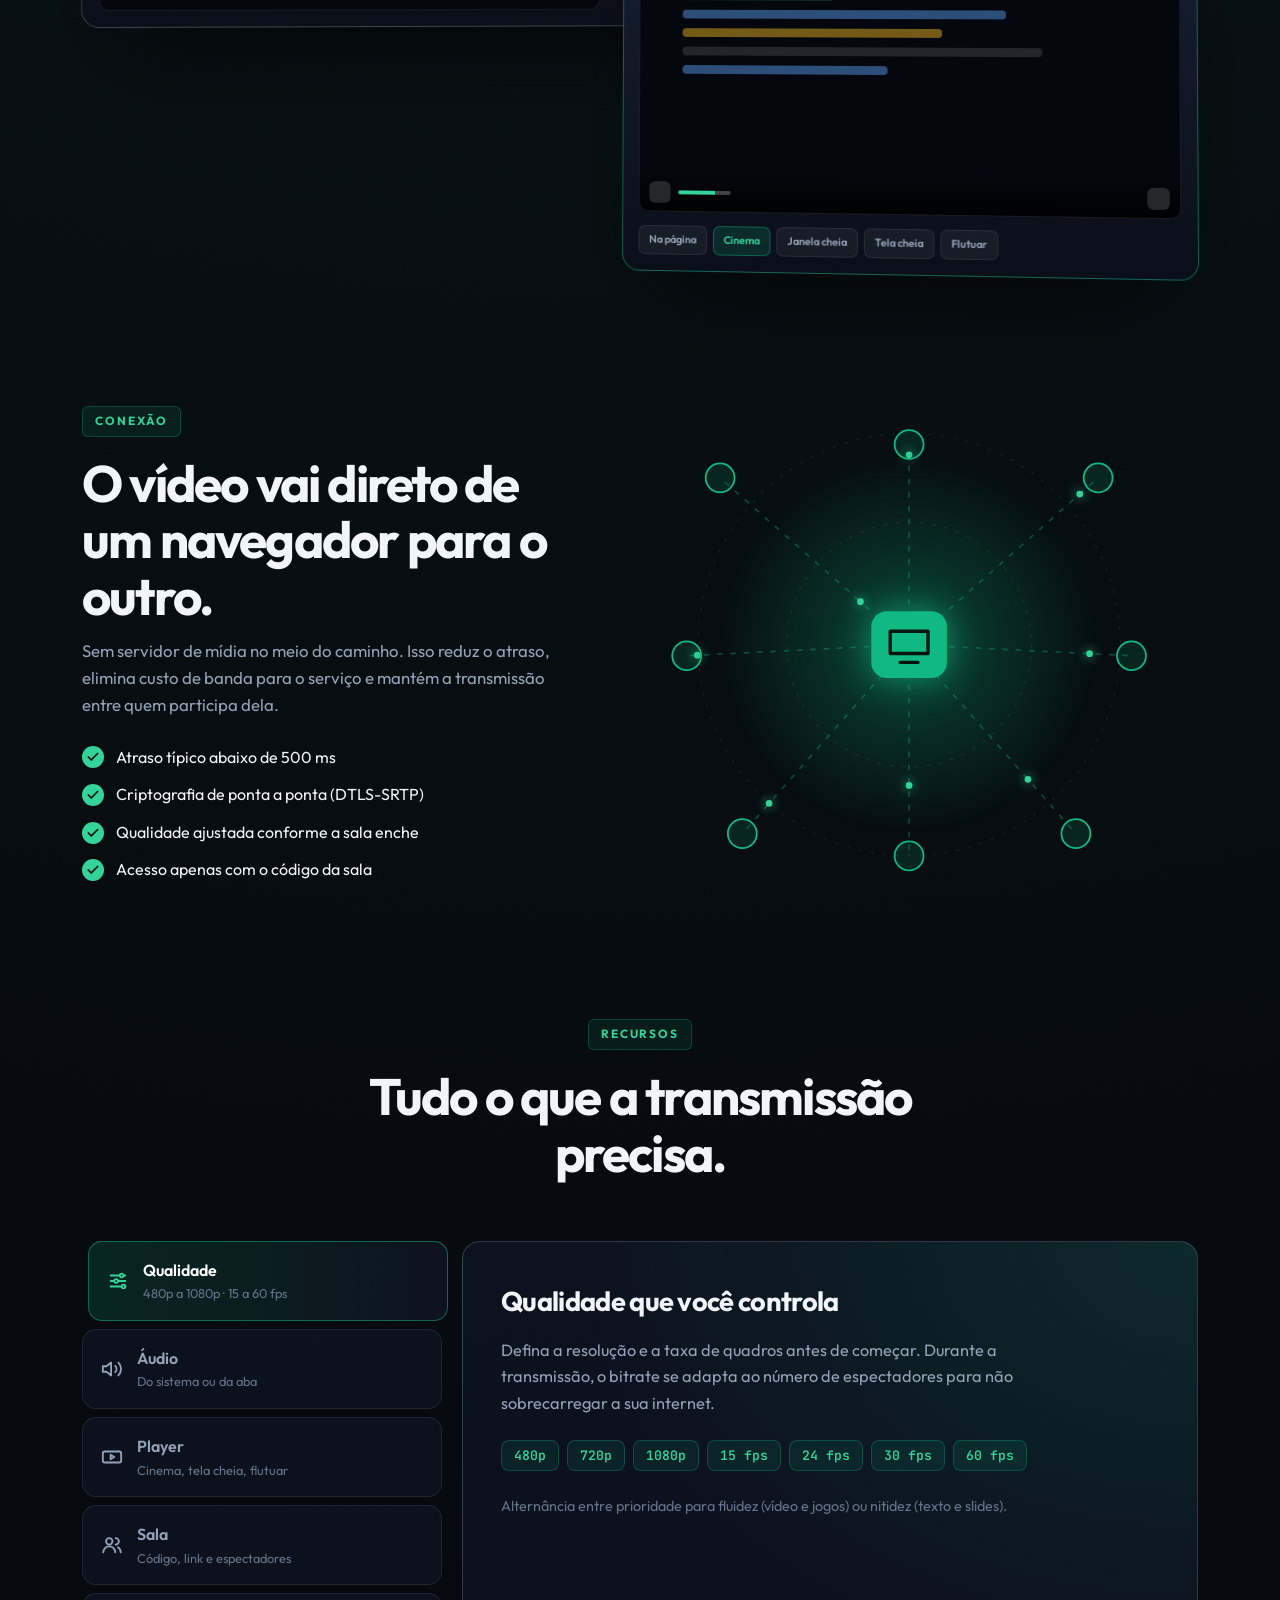
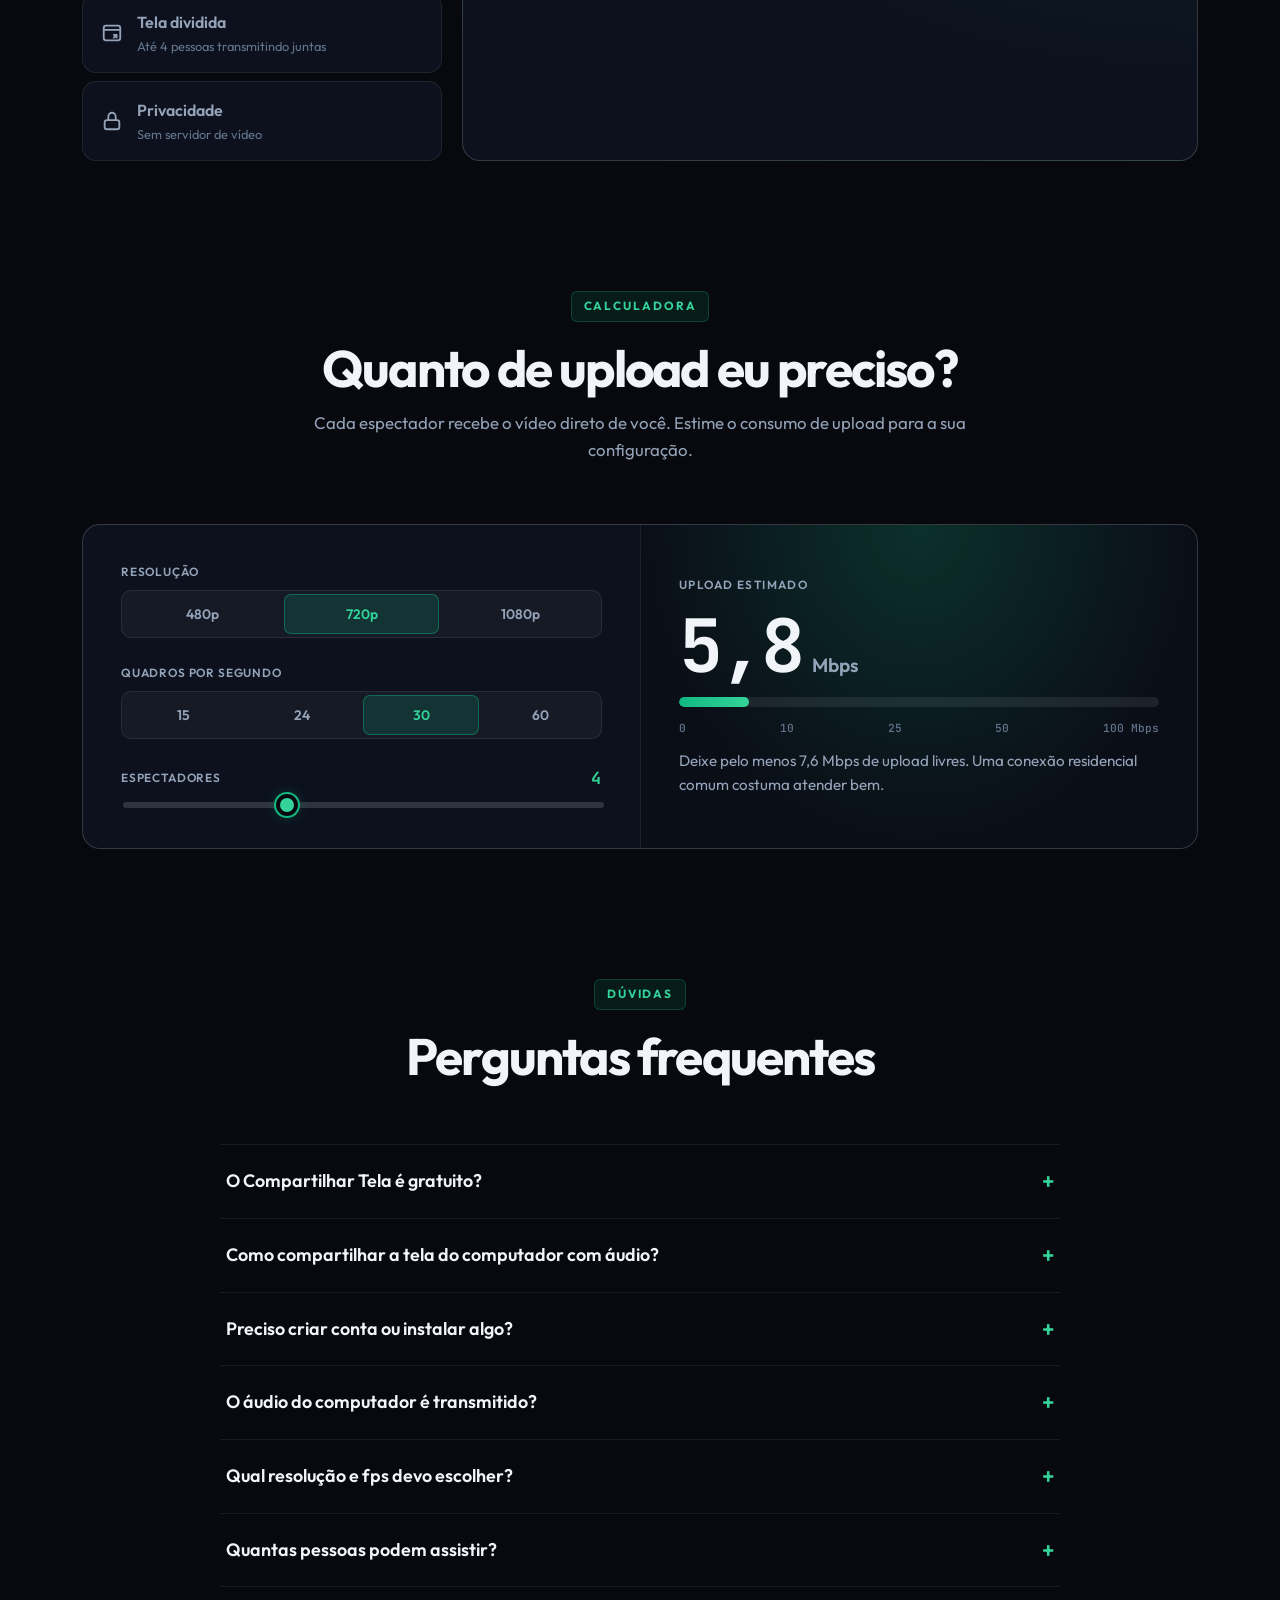
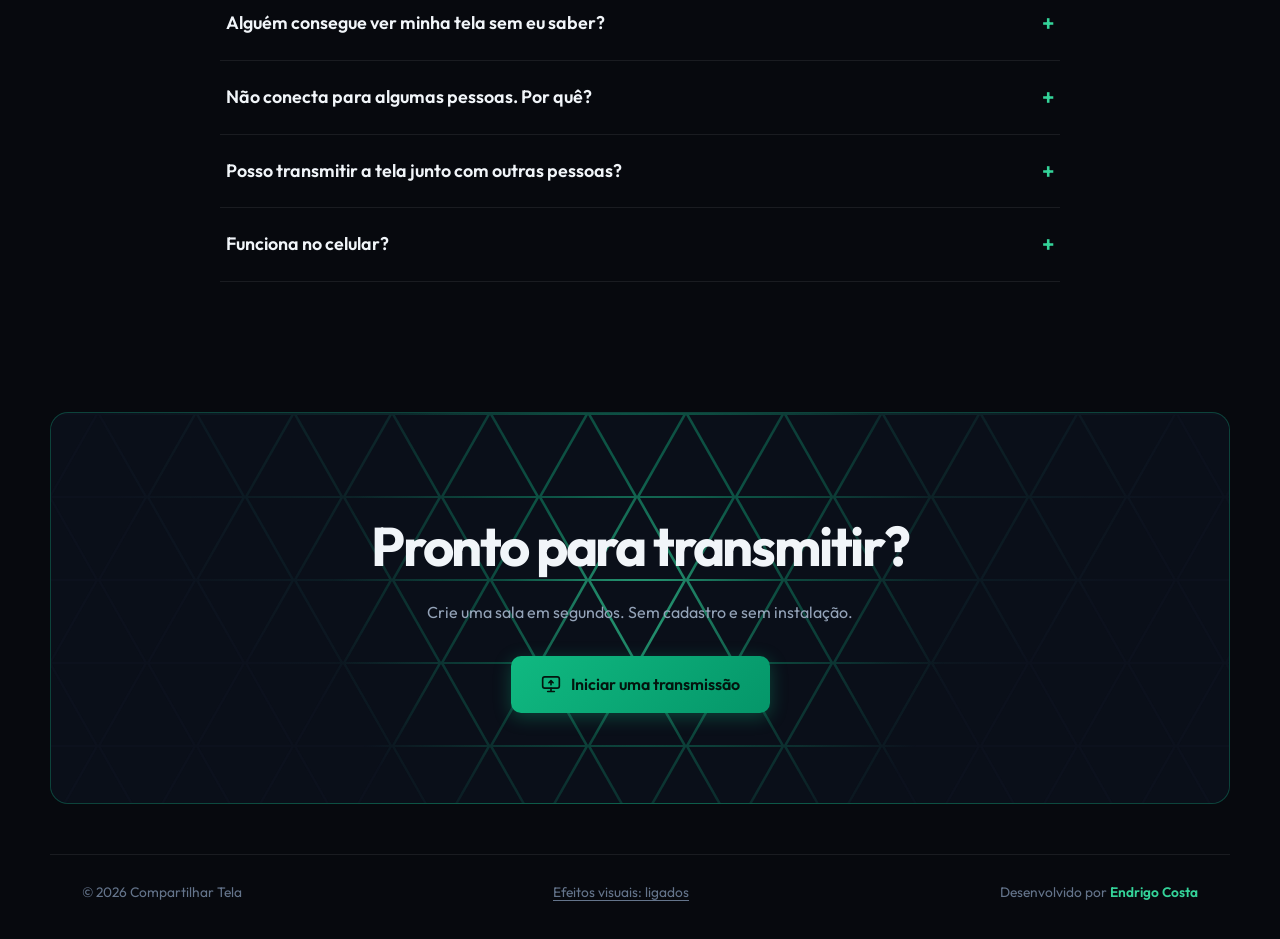
==== commit 538b49f2: "Aviso de janela sobre o video com dispensa por 5 dias e remocao da home" ====
--- a/index.html
+++ b/index.html
@@ -370,10 +370,6 @@
               </div>
             </div>
             <p class="dica" id="dica-qualidade"></p>
-            <div class="dica-jogos" id="dica-jogos">
-              <svg class="ic"><use href="#i-zap"/></svg>
-              <span><b>Vai transmitir jogos?</b> No pop-up do navegador, escolha <b>"Tela Inteira"</b>. Compartilhar apenas a <i>Janela</i> de jogos modernos em tela cheia/borderless pode causar tela preta ou congelamento ao focar no jogo.</span>
-            </div>
             <div class="v2-entrar">
               <span>Recebeu um código?</span>
               <form id="form-assistir">
@@ -398,16 +394,21 @@
                   <span class="tag tag-tempo mono" id="host-tempo">00:00</span>
                   <span class="tag tag-res mono" id="host-res"></span>
                   <span class="tag tag-rede" id="host-rede">Rede estável</span>
-                </div>
-                <div class="aviso-banner aviso-janela" id="aviso-janela" hidden>
-                  <div class="aviso-banner-corpo">
-                    <svg class="ic"><use href="#i-alert"/></svg>
-                    <div>
-                      <strong>Você está compartilhando uma Janela individual</strong>
-                      <p>Se for jogar e a imagem congelar ou ficar preta ao focar no jogo, use o botão <b>Trocar tela / janela</b> abaixo e escolha <b>"Tela Inteira"</b>.</p>
+
+                  <div class="aviso-banner aviso-janela" id="aviso-janela" hidden>
+                    <div class="aviso-banner-topo">
+                      <div class="aviso-banner-titulo">
+                        <svg class="ic"><use href="#i-alert"/></svg>
+                        <strong>Você está compartilhando uma Janela individual</strong>
+                      </div>
+                      <button type="button" class="btn-fechar-aviso" id="btn-fechar-aviso-janela" title="Fechar (não mostrar novamente nos próximos 5 dias)" aria-label="Fechar aviso">
+                        <svg class="ic" viewBox="0 0 24 24"><path d="M6 6l12 12M18 6 6 18" stroke="currentColor" stroke-width="2.2" stroke-linecap="round"/></svg>
+                      </button>
                     </div>
-                  </div>
-                  <button type="button" class="btn-fechar-aviso" id="btn-fechar-aviso-janela" title="Dispensar aviso">×</button>
+                    <p class="aviso-banner-desc">
+                      Se for jogar e a imagem congelar ou ficar preta ao focar no jogo, use o botão <b>Trocar tela / janela</b> abaixo e escolha <b>"Tela Inteira"</b>.
+                    </p>
+                  </div>
                 </div>
                 <div class="audio-info" id="audio-info">
                   <span class="rot"><svg class="ic"><use href="#i-volume"/></svg>Áudio enviado</span>
--- a/style.css
+++ b/style.css
@@ -554,86 +554,99 @@
   transform: translateY(0);
 }
 
-/* Aviso de captura de janela (jogos/borderless) */
-.aviso-banner {
+/* Aviso de captura de janela sobre o vídeo */
+.monitor .aviso-banner.aviso-janela {
+  position: absolute;
+  top: 48px;
+  left: 16px;
+  right: 16px;
+  z-index: 10;
   display: flex;
-  align-items: flex-start;
+  flex-direction: column;
+  gap: 6px;
+  padding: 14px 18px;
+  border-radius: 10px;
+  background: rgba(14, 18, 26, 0.94);
+  border: 1px solid rgba(245, 158, 11, 0.45);
+  box-shadow: 0 12px 36px rgba(0, 0, 0, 0.8), 0 0 0 1px rgba(245, 158, 11, 0.15);
+  backdrop-filter: blur(12px);
+  -webkit-backdrop-filter: blur(12px);
+  animation: surge 0.25s ease;
+  max-width: 820px;
+  margin: 0 auto;
+}
+.monitor .aviso-banner.aviso-janela[hidden] {
+  display: none;
+}
+.aviso-banner-topo {
+  display: flex;
+  align-items: center;
   justify-content: space-between;
   gap: 12px;
-  padding: 12px 16px;
-  border-radius: var(--r-md);
-  margin-top: 12px;
-  background: rgba(251, 191, 36, 0.12);
-  border: 1px solid rgba(251, 191, 36, 0.38);
-  color: #fef3c7;
-  font-size: .86rem;
-  line-height: 1.45;
-  animation: surge .25s ease;
-}
-.aviso-banner[hidden] { display: none; }
-.aviso-banner-corpo {
+}
+.aviso-banner-titulo {
   display: flex;
-  align-items: flex-start;
-  gap: 12px;
-  flex: 1;
-}
-.aviso-banner .ic {
+  align-items: center;
+  gap: 10px;
+  color: #fbbf24;
+  font-size: 0.94rem;
+  font-weight: 700;
+  line-height: 1.3;
+}
+.aviso-banner-titulo .ic {
   flex: none;
   width: 20px;
   height: 20px;
   color: #fbbf24;
-  margin-top: 2px;
-}
-.aviso-banner strong {
-  display: block;
-  color: #fbbf24;
-  font-weight: 600;
-  margin-bottom: 2px;
-}
-.aviso-banner p {
-  margin: 0;
-  color: #fef3c7;
 }
 .btn-fechar-aviso {
-  background: none;
+  background: transparent;
   border: none;
   color: #fbbf24;
-  font-size: 1.3rem;
-  line-height: 1;
   cursor: pointer;
-  padding: 2px 6px;
-  border-radius: 4px;
-  opacity: .8;
-  transition: opacity .15s, background .15s;
+  padding: 4px;
+  border-radius: 6px;
+  display: flex;
+  align-items: center;
+  justify-content: center;
+  opacity: 0.75;
+  transition: opacity 0.15s, background 0.15s, transform 0.15s;
+  flex: none;
+}
+.btn-fechar-aviso .ic {
+  width: 16px;
+  height: 16px;
 }
 .btn-fechar-aviso:hover {
   opacity: 1;
-  background: rgba(251, 191, 36, 0.2);
-}
-
-/* Dica para jogos na tela inicial */
-.dica-jogos {
-  display: flex;
-  align-items: flex-start;
-  gap: 10px;
-  padding: 10px 14px;
-  border-radius: var(--r-md);
-  background: rgba(16, 185, 129, 0.08);
-  border: 1px solid rgba(16, 185, 129, 0.2);
-  color: var(--txt);
-  font-size: .84rem;
+  background: rgba(245, 158, 11, 0.15);
+  transform: scale(1.08);
+}
+.aviso-banner-desc {
+  margin: 0;
+  padding-left: 30px;
+  color: #f1f5f9;
+  font-size: 0.86rem;
   line-height: 1.45;
-  margin-top: 10px;
-}
-.dica-jogos .ic {
-  flex: none;
-  color: var(--em);
-  width: 18px;
-  height: 18px;
-  margin-top: 2px;
-}
-.dica-jogos b {
-  color: var(--em2);
+}
+.aviso-banner-desc b {
+  color: #fff;
+  font-weight: 700;
+}
+@media (max-width: 640px) {
+  .monitor .aviso-banner.aviso-janela {
+    top: 42px;
+    left: 8px;
+    right: 8px;
+    padding: 10px 14px;
+  }
+  .aviso-banner-desc {
+    padding-left: 0;
+    font-size: 0.8rem;
+  }
+  .aviso-banner-titulo {
+    font-size: 0.86rem;
+  }
 }
 
 /* Estado da rede de quem transmite */
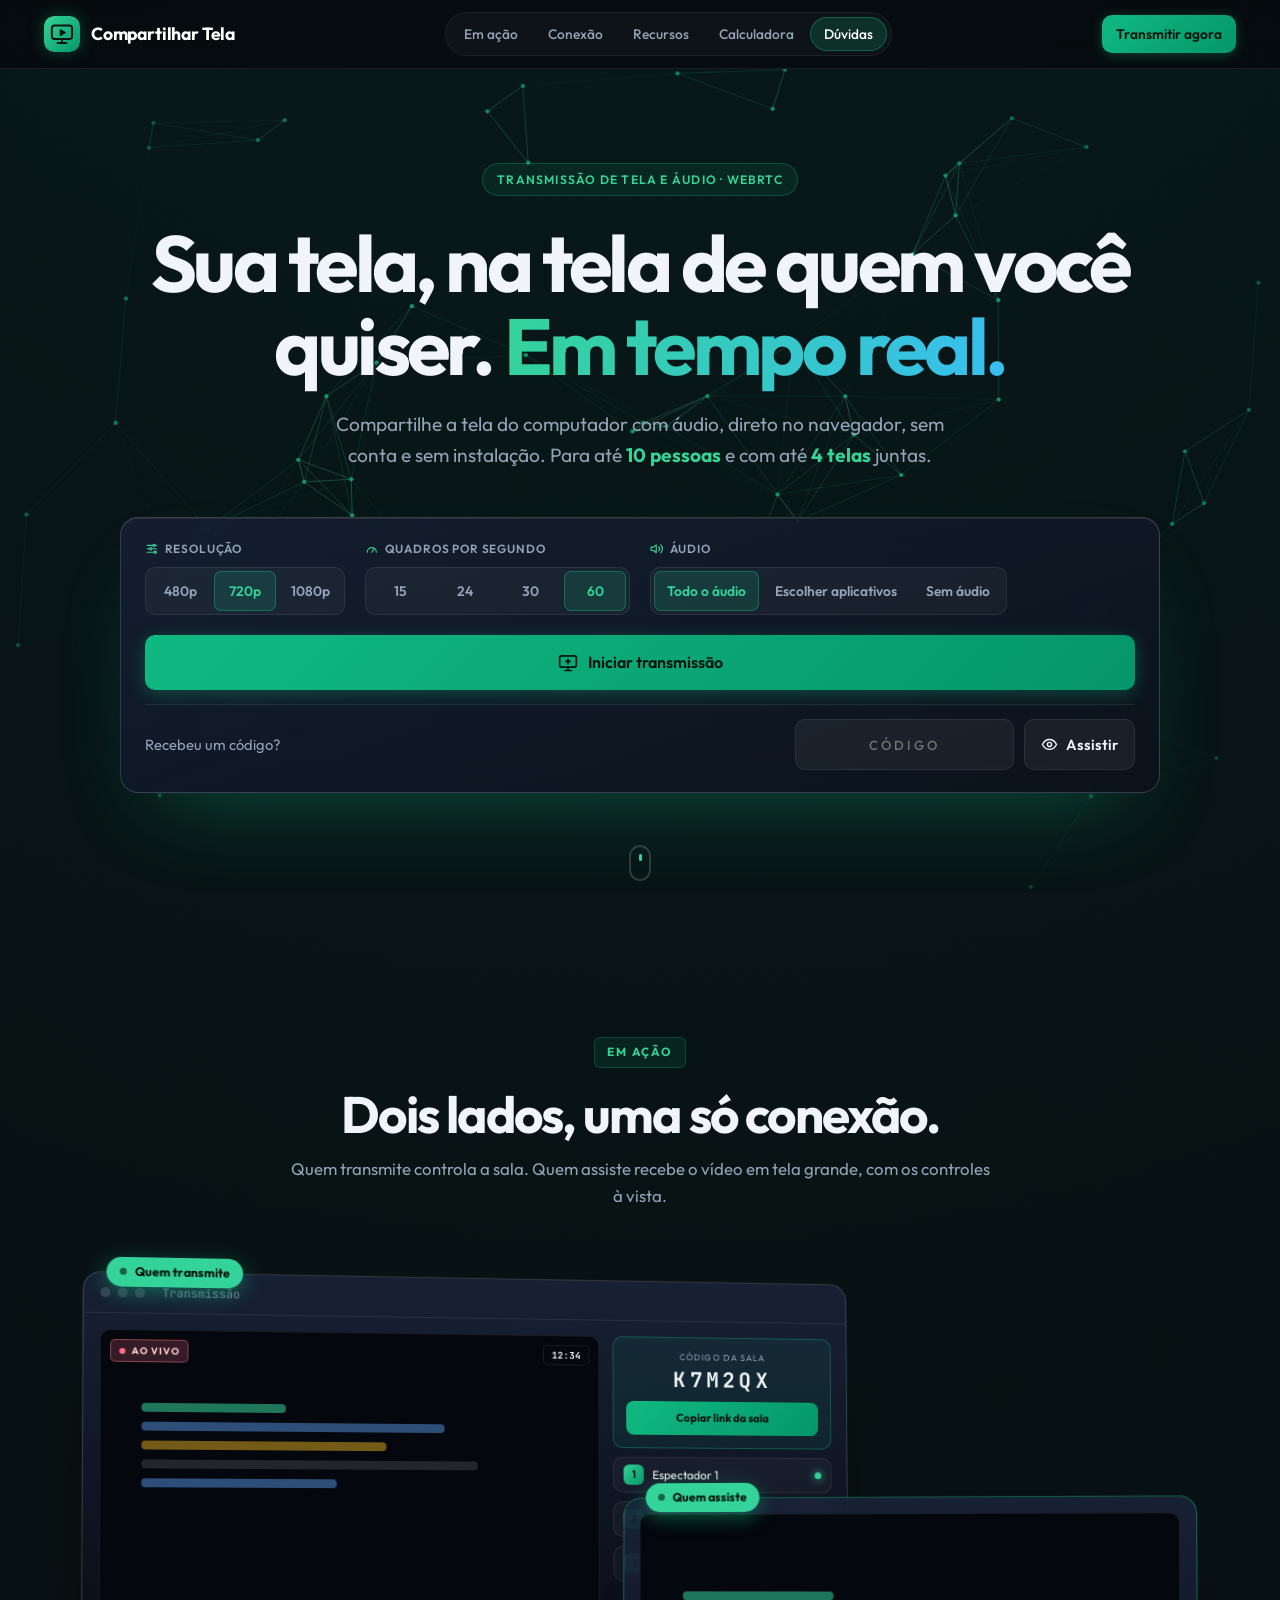
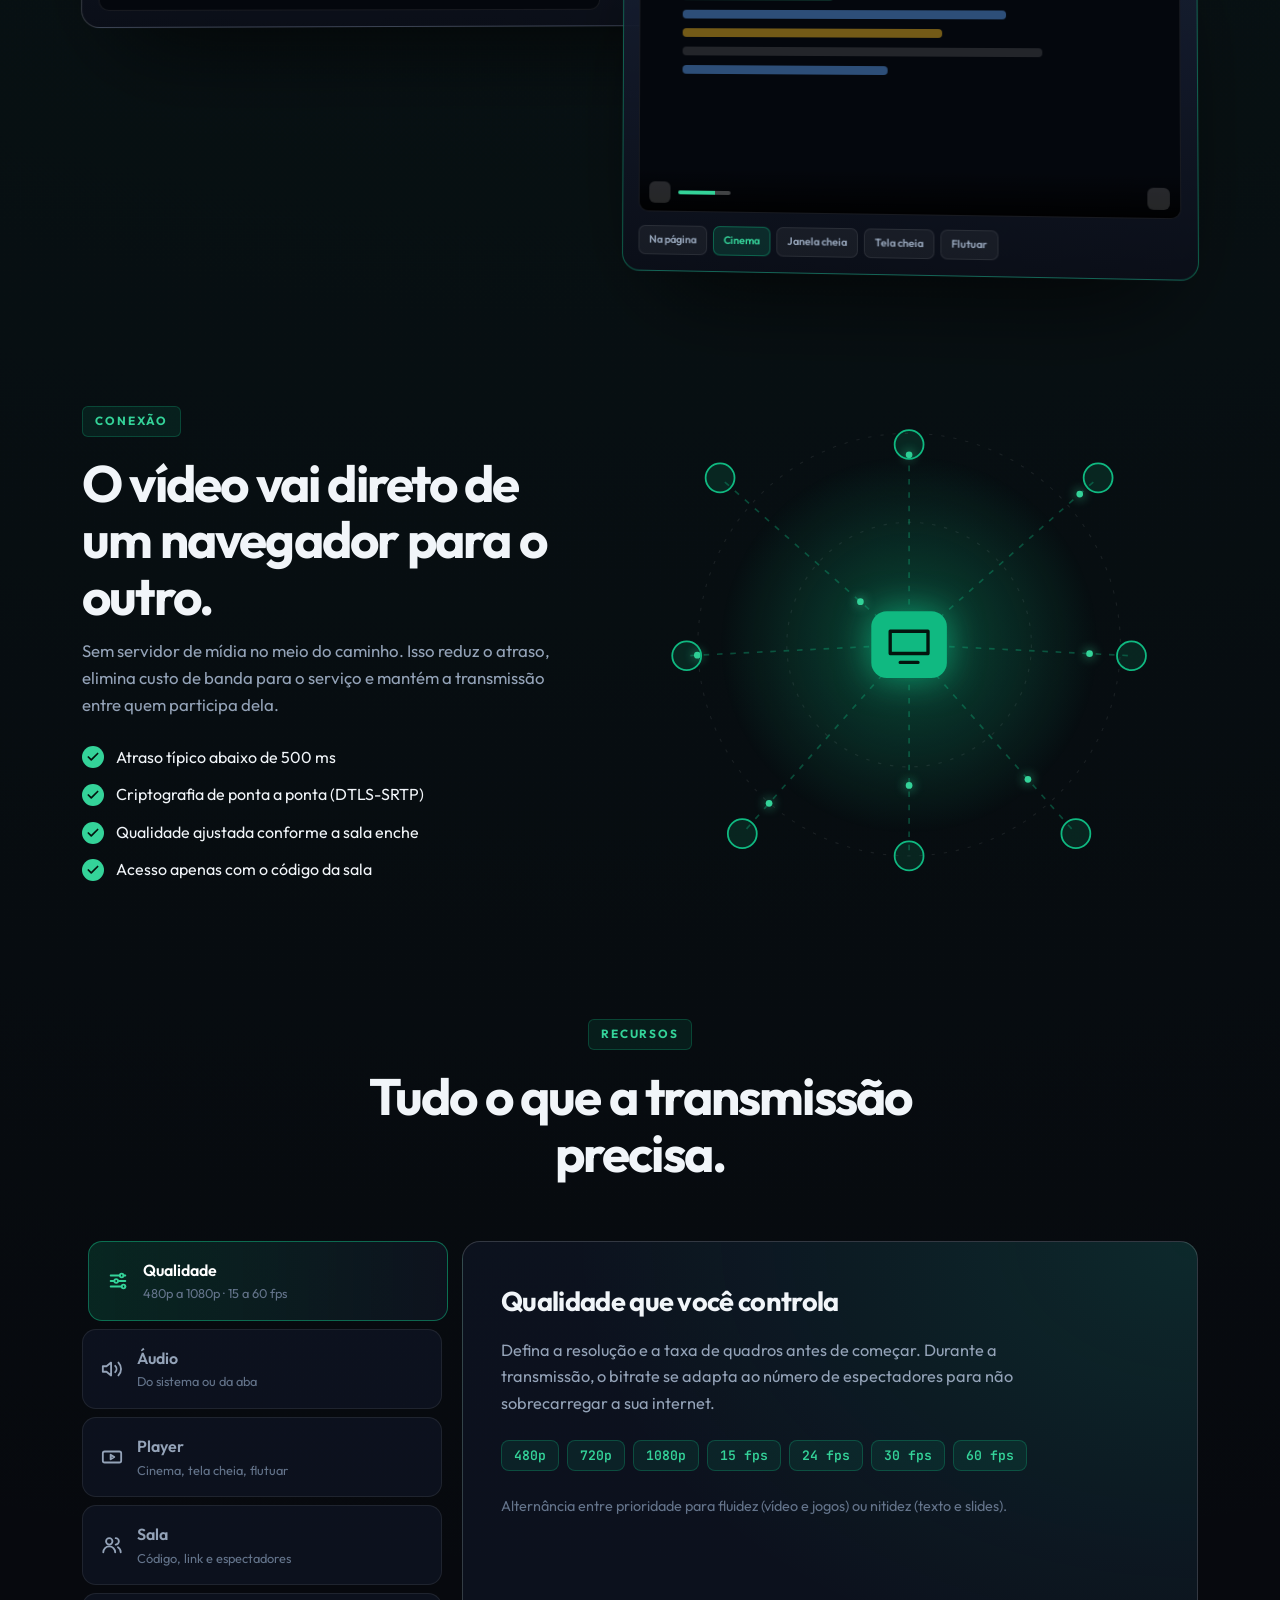
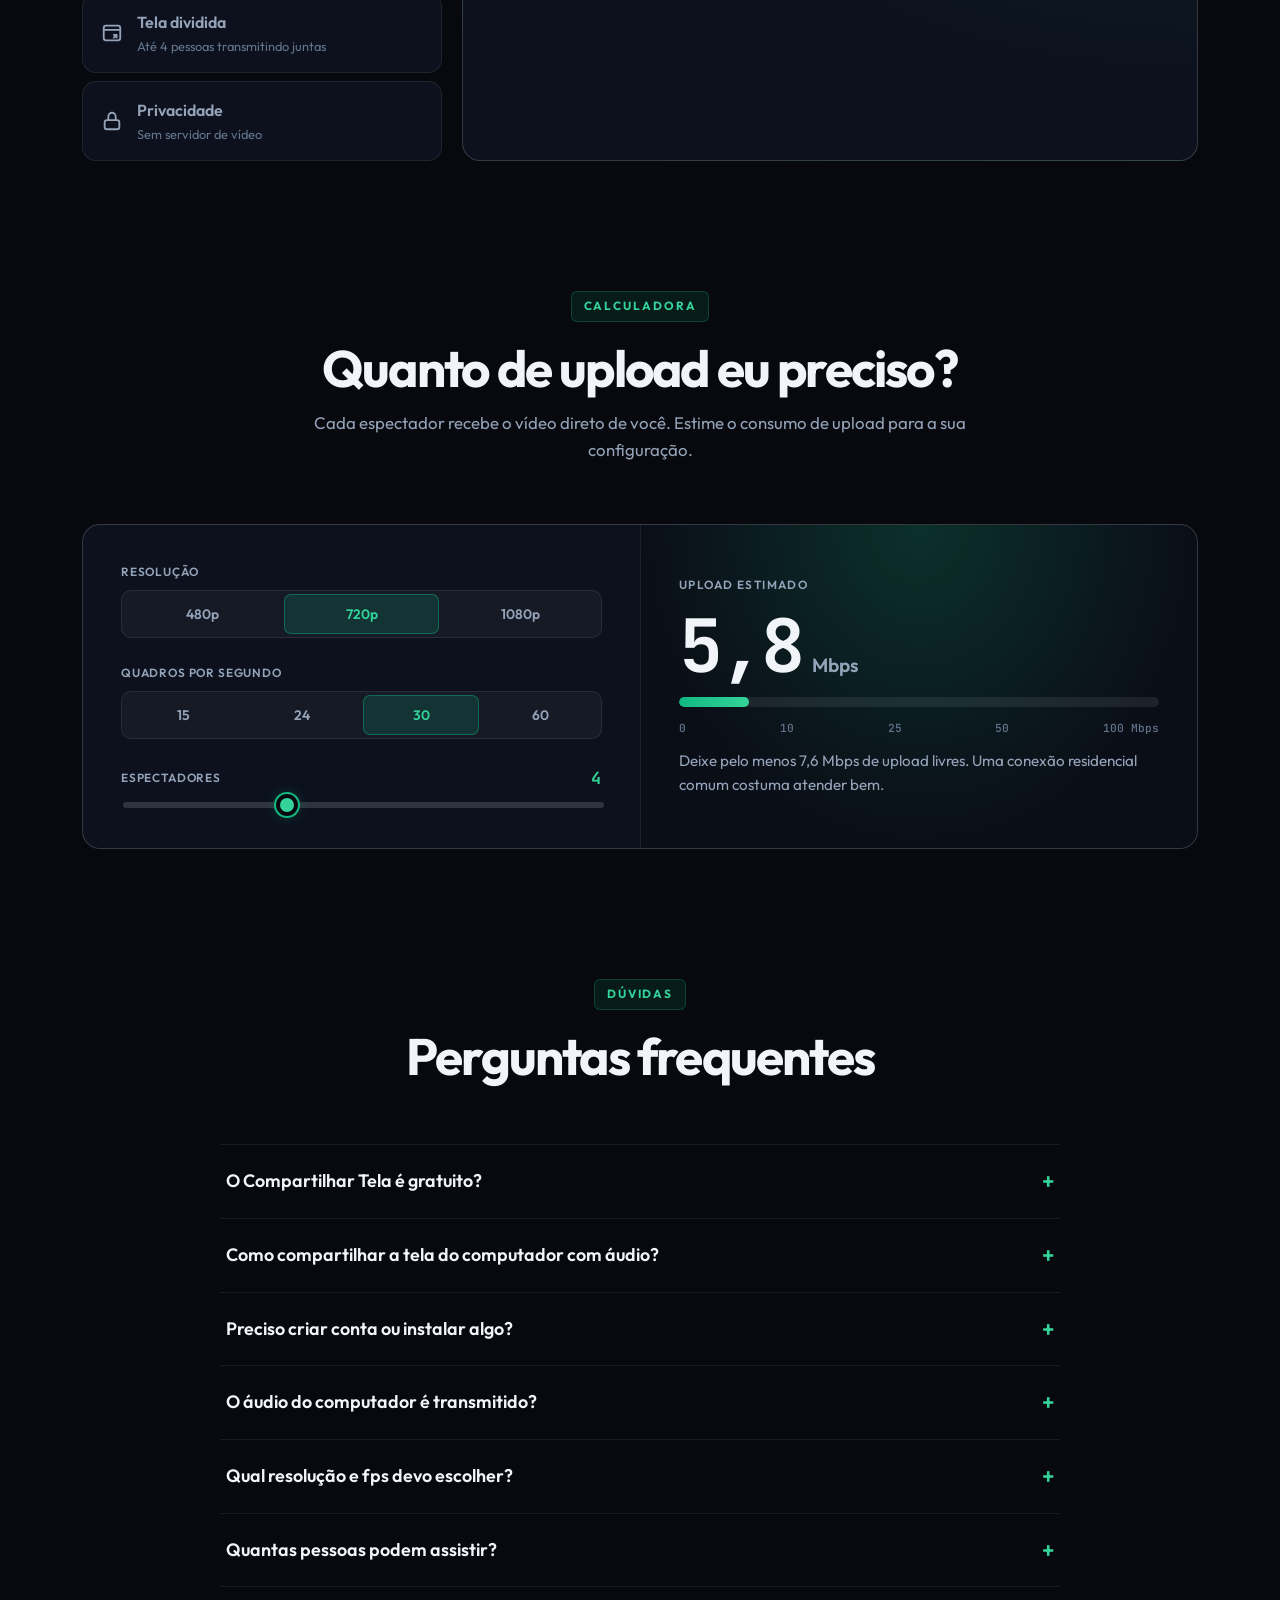
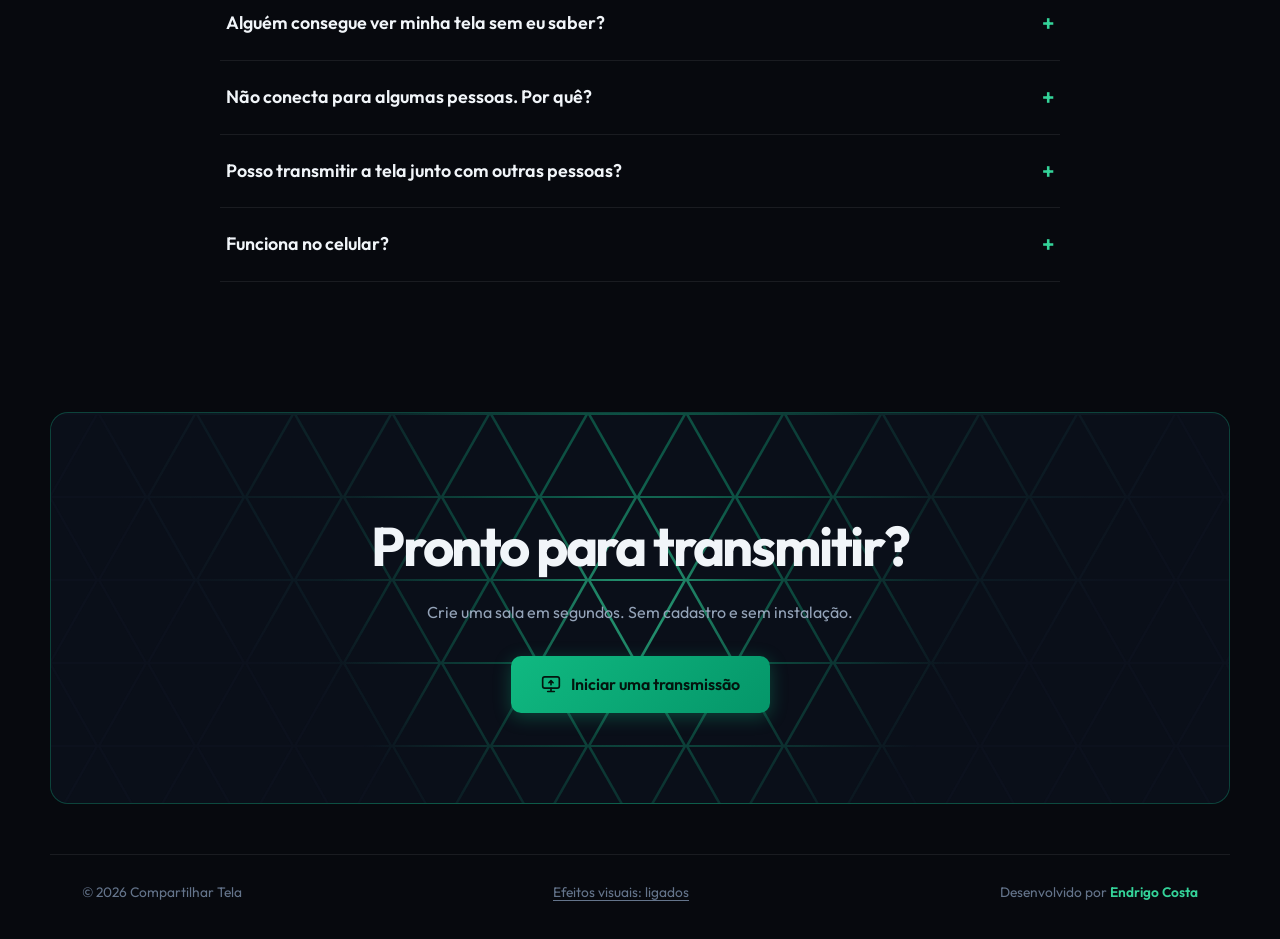
==== commit 917d0712: "Padroes 720p/60fps/audio ligado/ajuste automatico desligado e melhorias - Padroes ao abrir: 720p, 60" ====
--- a/index.html
+++ b/index.html
@@ -329,8 +329,8 @@
                 <div class="seg" id="seg-fps" role="group" aria-label="Taxa de quadros">
                   <button type="button" data-v="15">15</button>
                   <button type="button" data-v="24">24</button>
-                  <button type="button" data-v="30" class="on">30</button>
-                  <button type="button" data-v="60">60</button>
+                  <button type="button" data-v="30">30</button>
+                  <button type="button" data-v="60" class="on">60</button>
                 </div>
               </div>
               <div class="grupo v2-audio-grupo">
@@ -479,7 +479,7 @@
                     </button>
                     <button id="btn-auto" class="btn" type="button">
                       <svg class="ic"><use href="#i-zap"/></svg>
-                      <span>Ajuste automático: ligado</span>
+                      <span>Ajuste automático: desligado</span>
                       <span class="btn-dica" tabindex="0" role="button" aria-label="Ajuda sobre Ajuste automático">
                         <span class="btn-dica-ico">?</span>
                         <span class="btn-dica-balao"><b>Ajuste automático:</b> reduz a qualidade sozinho quando a internet oscilar para não travar a live, e volta ao máximo quando a rede estabilizar.</span>
